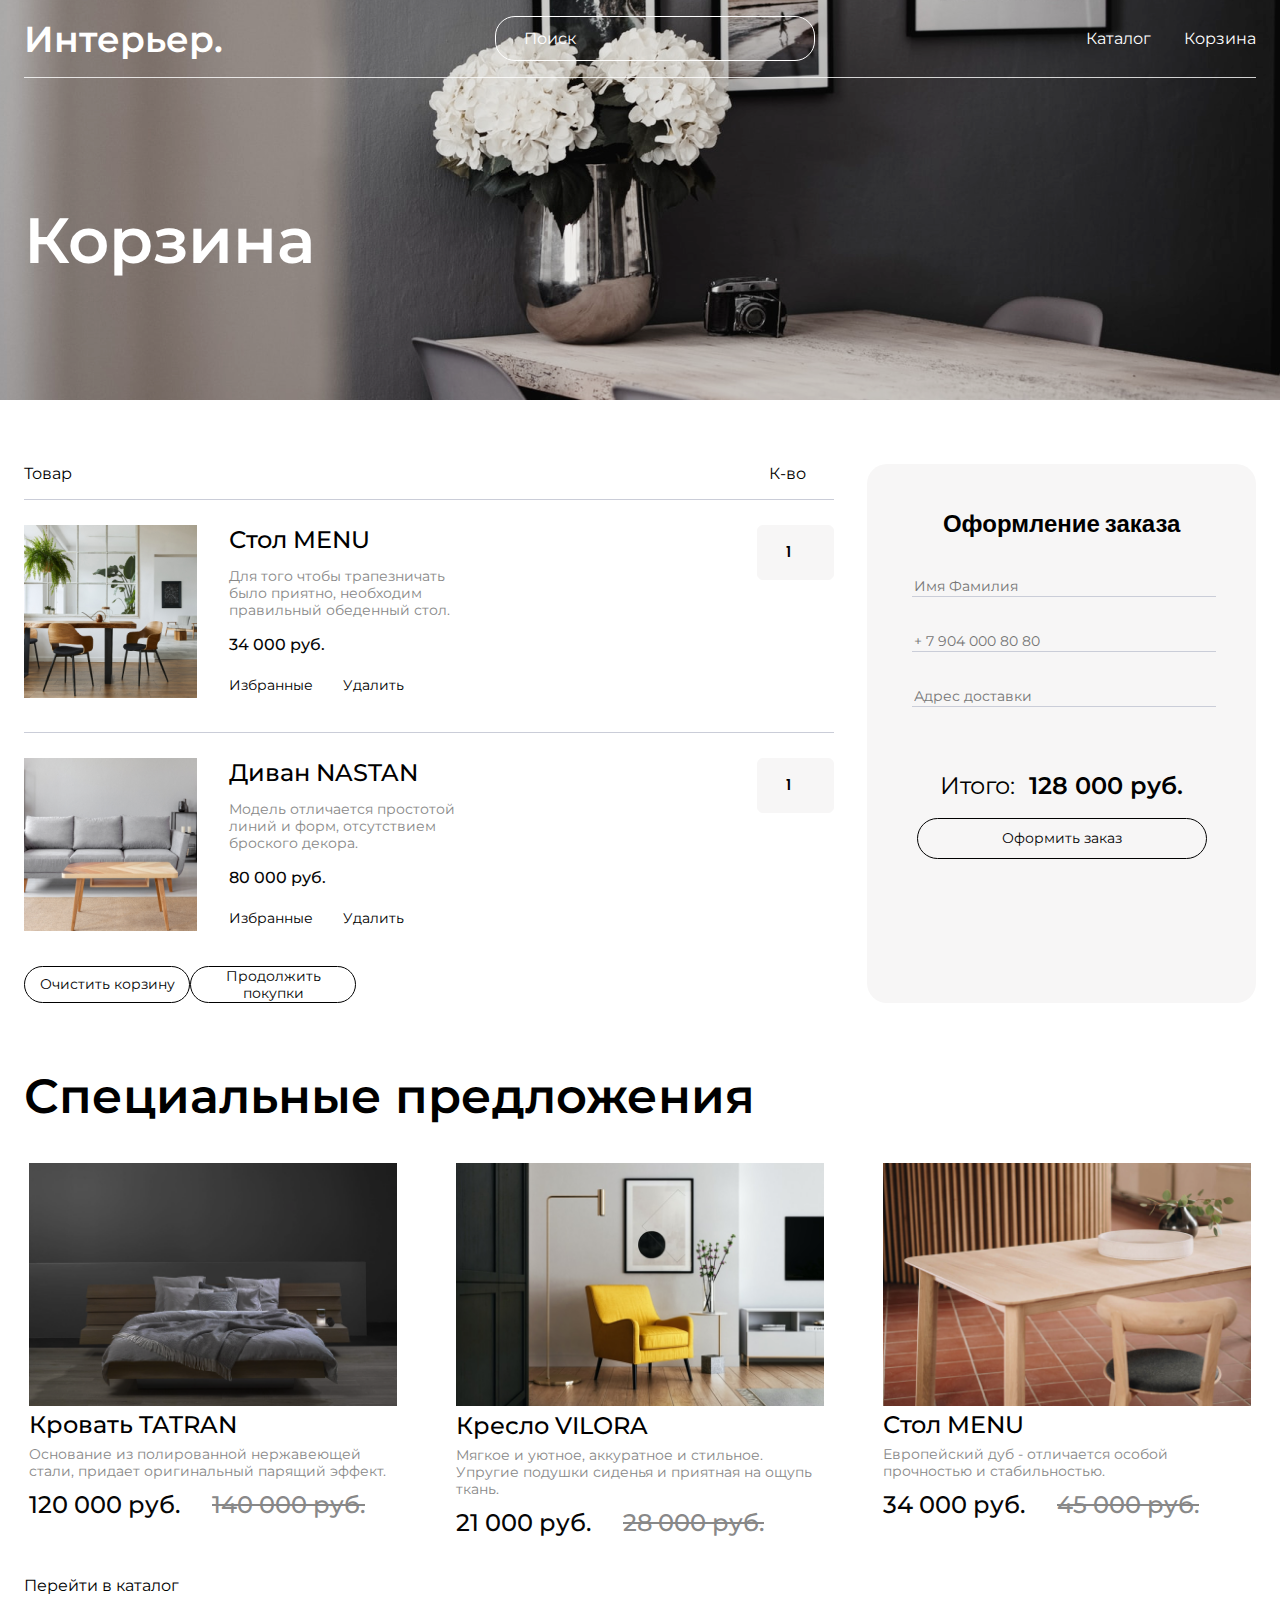
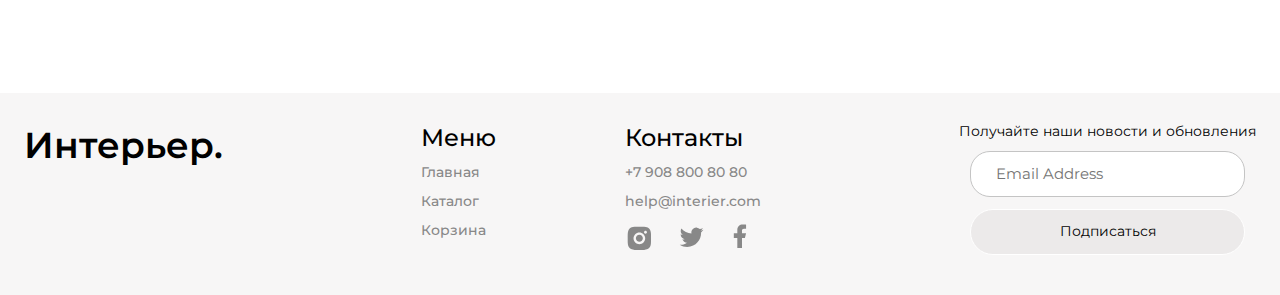
==== basket.html @ f6179c94 "first commit" ====
<!DOCTYPE html>
<html lang="ru">

<head>
    <meta charset="UTF-8">
    <meta http-equiv="X-UA-Compatible" content="IE=edge">
    <meta name="viewport" content="width=device-width, initial-scale=1.0">

    <link rel="preconnect" href="https://fonts.googleapis.com">
    <link rel="preconnect" href="https://fonts.gstatic.com" crossorigin>
    <link rel="preconnect" href="https://fonts.googleapis.com">
    <link rel="preconnect" href="https://fonts.gstatic.com" crossorigin>
    <link
        href="https://fonts.googleapis.com/css2?family=Montserrat:ital,wght@0,100;0,200;0,300;0,500;0,600;0,700;0,800;0,900;1,100;1,200;1,300;1,400;1,500;1,600;1,700;1,800;1,900&family=Poppins:ital,wght@0,100;0,200;0,300;0,400;0,500;0,600;0,700;0,800;0,900;1,100;1,200;1,300;1,400;1,500;1,600;1,700;1,800;1,900&display=swap"
        rel="stylesheet">
    <link href="https://fonts.googleapis.com/css2?family=Poppins:wght@600&display=swap" rel="stylesheet">

    <link rel="stylesheet" href="css/normilize.css">
    <link rel="stylesheet" href="./css/style.min.css">
    <title>Best Pashi site</title>
</head>

<body>
    <div class="wrapp wrapp_header center">
        <header class="header">
            <a href="./index.html" class="logo">Интерьер.</a>
            <input class="header__input" type="text" placeholder="Поиск">
            <nav class="header__menu">
                <a href="./catalog.html" class="header__link">Каталог</a>
                <a href="./catalog.html" class="header__link">Корзина</a>
            </nav>
            <nav class="header__menu-mobile">
                <a href="./catalog.html" class="header__menu-mobile-link"><svg width="20" height="19" viewBox="0 0 20 19"
                        fill="none" xmlns="http://www.w3.org/2000/svg">
                        <g clip-path="url(#clip0_310_614)">
                            <path
                                d="M5.7515 2.99141C4.59282 4.14838 3.91891 5.70363 3.86709 7.34023C3.81528 8.97682 4.38946 10.5716 5.47264 11.7995C6.55581 13.0275 8.06645 13.7962 9.69672 13.9491C11.2973 14.0991 12.8949 13.6444 14.1757 12.6766L17.5069 16.0085L17.5069 16.0085C17.5897 16.0914 17.6881 16.1571 17.7963 16.2019C17.9046 16.2468 18.0206 16.2698 18.1377 16.2698C18.2549 16.2698 18.3709 16.2468 18.4791 16.2019C18.5873 16.1571 18.6857 16.0914 18.7685 16.0085C18.8514 15.9257 18.9171 15.8274 18.9619 15.7191C19.0068 15.6109 19.0298 15.4949 19.0298 15.3777C19.0298 15.2606 19.0068 15.1446 18.9619 15.0363C18.9171 14.9281 18.8514 14.8298 18.7685 14.7469L18.7685 14.7469L15.4368 11.416C16.4021 10.135 16.8547 8.53846 16.7038 6.93943C16.5501 5.31054 15.7816 3.80139 14.5547 2.719C13.3277 1.63662 11.7345 1.06232 10.0992 1.11292C8.46381 1.16352 6.90917 1.83523 5.7515 2.99141ZM5.7515 2.99141L5.82216 3.06217L5.7515 2.99141ZM13.5895 4.25366C14.0271 4.68416 14.3751 5.19703 14.6135 5.76269C14.8518 6.32835 14.9758 6.93561 14.9783 7.54944C14.9808 8.16327 14.8618 8.77152 14.628 9.3391C14.3943 9.90669 14.0505 10.4224 13.6164 10.8564C13.1824 11.2905 12.6667 11.6343 12.0991 11.868C11.5315 12.1018 10.9233 12.2208 10.3094 12.2183C9.6956 12.2158 9.08834 12.0918 8.52268 11.8535C7.95702 11.6151 7.44415 11.2671 7.01365 10.8295C6.15334 9.95509 5.67341 8.77613 5.6784 7.54944C5.6834 6.32275 6.17291 5.14773 7.04032 4.28033C7.90772 3.41292 9.08274 2.92341 10.3094 2.91841C11.5361 2.91342 12.7151 3.39335 13.5895 4.25366Z"
                                fill="white" stroke="white" stroke-width="0.2" />
                        </g>
                        <defs>
                            <clipPath id="clip0_310_614">
                                <rect width="19" height="19" fill="white" transform="translate(0.800537)" />
                            </clipPath>
                        </defs>
                    </svg>
                </a>
                <a href="./catalog.html" class="header__menu-mobile-link"><svg width="20" height="21" viewBox="0 0 20 21"
                        fill="none" xmlns="http://www.w3.org/2000/svg">
                        <rect x="0.800537" y="0.900024" width="4.57143" height="4.57143" fill="white" />
                        <rect x="0.800537" y="8.21436" width="4.57143" height="4.57143" fill="white" />
                        <rect x="0.800537" y="15.5286" width="4.57143" height="4.57143" fill="white" />
                        <rect x="8.11401" y="8.21436" width="4.57143" height="4.57143" fill="white" />
                        <rect x="8.11401" y="15.5286" width="4.57143" height="4.57143" fill="white" />
                        <rect x="8.11401" y="0.900024" width="4.57143" height="4.57143" fill="white" />
                        <rect x="15.4285" y="8.21436" width="4.57143" height="4.57143" fill="white" />
                        <rect x="15.4285" y="15.5286" width="4.57143" height="4.57143" fill="white" />
                        <rect x="15.4285" y="0.900024" width="4.57143" height="4.57143" fill="white" />
                    </svg>
                </a>
                <a href="./basket.html" class="header__menu-mobile-link"><svg width="25" height="25" viewBox="0 0 25 25" fill="none"
                        xmlns="http://www.w3.org/2000/svg">
                        <path
                            d="M14.5834 20.8333C15.1359 20.8333 15.6658 20.6138 16.0566 20.2231C16.4473 19.8324 16.6667 19.3025 16.6667 18.75C16.6667 18.1974 16.4473 17.6675 16.0566 17.2768C15.6658 16.8861 15.1359 16.6666 14.5834 16.6666C14.0309 16.6666 13.501 16.8861 13.1103 17.2768C12.7196 17.6675 12.5001 18.1974 12.5001 18.75C12.5001 19.3025 12.7196 19.8324 13.1103 20.2231C13.501 20.6138 14.0309 20.8333 14.5834 20.8333ZM7.29174 20.8333C7.84428 20.8333 8.37418 20.6138 8.76488 20.2231C9.15558 19.8324 9.37508 19.3025 9.37508 18.75C9.37508 18.1974 9.15558 17.6675 8.76488 17.2768C8.37418 16.8861 7.84428 16.6666 7.29174 16.6666C6.73921 16.6666 6.20931 16.8861 5.81861 17.2768C5.4279 17.6675 5.20841 18.1974 5.20841 18.75C5.20841 19.3025 5.4279 19.8324 5.81861 20.2231C6.20931 20.6138 6.73921 20.8333 7.29174 20.8333ZM20.873 6.16975C21.133 6.16136 21.3796 6.05217 21.5606 5.86525C21.7416 5.67834 21.8428 5.42836 21.8428 5.16819C21.8428 4.90801 21.7416 4.65804 21.5606 4.47112C21.3796 4.28421 21.133 4.17501 20.873 4.16663H19.674C18.7345 4.16663 17.922 4.81871 17.7178 5.73538L16.4126 11.6125C16.2084 12.5291 15.3959 13.1812 14.4563 13.1812H6.63133L5.12924 7.17079H14.8636C15.1212 7.15904 15.3644 7.04844 15.5425 6.86199C15.7206 6.67555 15.82 6.42761 15.82 6.16975C15.82 5.91189 15.7206 5.66395 15.5425 5.47751C15.3644 5.29106 15.1212 5.18046 14.8636 5.16871H5.12924C4.82473 5.16862 4.5242 5.23796 4.25051 5.37145C3.97682 5.50495 3.73716 5.69909 3.54976 5.93911C3.36236 6.17913 3.23215 6.45872 3.16903 6.75662C3.10591 7.05452 3.11154 7.36289 3.1855 7.65829L4.68758 13.6666C4.79586 14.1002 5.046 14.485 5.39821 14.7601C5.75042 15.0351 6.18447 15.1844 6.63133 15.1843H14.4563C15.368 15.1845 16.2524 14.8736 16.9636 14.3032C17.6748 13.7327 18.1701 12.9368 18.3678 12.0468L19.674 6.16975H20.873Z"
                            fill="white" />
                    </svg>
                </a>
            </nav>
        </header>
        <section class="basket-promo">
            <h1 class="basket-promo__title">Корзина</h1>
        </section>
    </div>

    <article class="sales center ">
        <div class="wrapp wrapp_sales">
            <div class="sales__content">

                <div class="sales__nav">
                    <div class="sales__nav-item">Товар</div>
                    <div class="sales__nav-item">К-во</div>
                </div>

                <div class="sales__card">
                    <img src="./img/sales/card_img.png" alt="picture" class="sales__card-picture">
                    <div class="sales__wr-descr">
                        <div class="sales__info-product">
                            <a href="#" class="sales__card-name">Стол MENU</a>
                            <p class="sales__card-descr">Для того чтобы трапезничать было приятно, необходим правильный
                                обеденный стол.</p>
                            <p class="sales__card-price">34 000 руб.</p>
                            <div class="sales__flex-wr-links">
                                <a href="#" class="sales__card-link">Избранные</a>
                                <a href="#" class="sales__card-link">Удалить</a>
                            </div>
                        </div>
                        <input type="number" min="1" value="1" class="sales__card-input">
                    </div>

                </div>
                <div class="sales__card">
                    <img src="./img/sales/image_51.png" alt="picture" class="sales__card-picture">
                    <div class="sales__wr-descr">
                        <div class="sales__info-product">
                            <a href="#" class="sales__card-name">Диван NASTAN</a>
                            <p class="sales__card-descr">Модель отличается простотой линий и форм, отсутствием броского
                                декора.</p>
                            <p class="sales__card-price">80 000 руб.</p>
                            <div class="sales__flex-wr-links">
                                <a href="#" class="sales__card-link">Избранные</a>
                                <a href="#" class="sales__card-link">Удалить</a>
                            </div>
                        </div>
                        <input type="number" min="1" value="1" class="sales__card-input">
                    </div>

                </div>



                <div class="sales__wr-btn">
                    <button class="btn btn_catalog">Очистить корзину</button>
                    <button class="btn btn_catalog">Продолжить покупки</button>
                </div>
            </div>
            <form action="#" class="sales__form">
                <h2 class="sales__form-title">Оформление заказа</h2>
                <div class="sales__form-bar">
                    <input type="text" class="sales__text-input" placeholder="Имя Фамилия">
                    <input type="tel" class="sales__text-input" placeholder="+ 7 904 000 80 80">
                    <input type="text" class="sales__text-input" placeholder="Адрес доставки">
                </div>
                <p class="sales__sum-wrap">

                    <span class="sales__sum-count">Итого:</span>
                    <span class="sales__sum-count sales__sum-count_medium">128 000 руб.</span>

                </p>
                <button class="btn btn_bigger">Оформить заказ</button>
            </form>
        </div>
    </article>

    <section class="spec-content center">
        <h2 class="products-title">Специальные предложения</h2>


        <div class="wrapp wrapp_spec">
            <div class="product-card">
                <div class="product-card__wrap-img">
                    <img src="./img/catalog_ind/Rectangle_22.png" alt="picture" class="product-card__picture">
                    <img src="./img/cart_icons/heart.png" alt="picture" class="product-card__choice-one">
                    <img src="./img/cart_icons/cart.png" alt="picture" class="product-card__choice-two">
                </div>
                <a href="#" class="product-card__name">Кровать TATRAN</a>
                <p class="product-card__descr">Основание из полированной нержавеющей стали, придает оригинальный парящий
                    эффект.</p>
                <div class="product-card__flex-wrap">
                    <p class="product-card__price">120 000 руб.</p>
                    <p class="product-card__price product-card__price_line">140 000 руб.</p>
                </div>
            </div>
            <div class="product-card">
                <div class="product-card__wrap-img">
                    <img src="./img/catalog_ind/Rectangle_23.png" alt="picture" class="product-card__picture">
                    <img src="./img/cart_icons/heart.png" alt="picture" class="product-card__choice-one">
                    <img src="./img/cart_icons/cart.png" alt="picture" class="product-card__choice-two">
                </div>
                <a href="#" class="product-card__name">Кресло VILORA</a>
                <p class="product-card__descr">Мягкое и уютное, аккуратное и стильное. Упругие подушки сиденья и
                    приятная на ощупь ткань.</p>
                <div class="product-card__flex-wrap">
                    <p class="product-card__price">21 000 руб.</p>
                    <p class="product-card__price product-card__price_line">28 000 руб.</p>
                </div>
            </div>
            <div class="product-card">
                <div class="product-card__wrap-img">
                    <img src="./img/catalog_ind/Rectangle_24.png" alt="picture" class="product-card__picture">
                    <img src="./img/cart_icons/heart.png" alt="picture" class="product-card__choice-one">
                    <img src="./img/cart_icons/cart.png" alt="picture" class="product-card__choice-two">
                </div>
                <a href="#" class="product-card__name">Стол MENU</a>
                <p class="product-card__descr">Европейский дуб - отличается особой прочностью и стабильностью.</p>
                <div class="product-card__flex-wrap">
                    <p class="product-card__price">34 000 руб.</p>
                    <p class="product-card__price product-card__price_line">45 000 руб.</p>
                </div>
            </div>
        </div>
        <a href="./catalog.html" class="spec-content__link">Перейти в каталог</a>
    </section>

    <footer class="footer center">
        <div class="wrapp wrapp_footer">
            <div class="footer__wr-logo">
                <a href="./catalog.html" class="logo logo_black">Интерьер.</a>
            </div>
            <div class="footer__wrapdiv">
                <nav class="footer__men">
                    <h3 class="footer__menu-title">Меню</h3>
                    <a href="./index.html" class="footer__menu-link">Главная</a>
                    <a href="./catalog.html" class="footer__menu-link">Каталог</a>
                    <a href="./basket.html" class="footer__menu-link">Корзина</a>
                </nav>
                <div class="footer__cont">
                    <h3 class="footer__cont-title">Контакты</h3>
                    <a href="#" class="footer__cont-link">+7 908 800 80 80</a>
                    <a href="#" class="footer__cont-link">help@interier.com</a>
                    <div class="footer__cont-ico">
                        <link rel="stylesheet" href="#" class="footer__cont-ico-img footer__cont-ico-img-inst">
                        <link rel="stylesheet" href="#" class="footer__cont-ico-img footer__cont-ico-img-twit">
                        <link rel="stylesheet" href="#" class="footer__cont-ico-img footer__cont-ico-img-face">
                    </div>
                </div>
            </div>
            <form action="#" class="footer__forms">
                <p class="footer__forms-news">Получайте наши новости и обновления</p>
                <input type="email" class="footer__forms-mail" placeholder="Email Address">
                <button class="btn btn_gray">Подписаться</button>
            </form>
        </div>
    </footer>
</body>

</html>
---- css/normilize.css ----
/*! normalize.css v8.0.1 | MIT License | github.com/necolas/normalize.css */

/* Document
   ========================================================================== */

/**
 * 1. Correct the line height in all browsers.
 * 2. Prevent adjustments of font size after orientation changes in iOS.
 */

h1, h2, h3, h4, p {
    margin: 0;
}

html {
    line-height: 1.15;
    /* 1 */
    -webkit-text-size-adjust: 100%;
    /* 2 */
}

/* Sections
   ========================================================================== */

/**
 * Remove the margin in all browsers.
 */

body {
    margin: 0;
}

/**
 * Render the `main` element consistently in IE.
 */

main {
    display: block;
}

/**
 * Correct the font size and margin on `h1` elements within `section` and
 * `article` contexts in Chrome, Firefox, and Safari.
 */

/* h1 {
    font-size: 2em;
    margin: 0.67em 0;
} */

/* Grouping content
   ========================================================================== */

/**
 * 1. Add the correct box sizing in Firefox.
 * 2. Show the overflow in Edge and IE.
 */

hr {
    box-sizing: content-box;
    /* 1 */
    height: 0;
    /* 1 */
    overflow: visible;
    /* 2 */
}

/**
 * 1. Correct the inheritance and scaling of font size in all browsers.
 * 2. Correct the odd `em` font sizing in all browsers.
 */

pre {
    font-family: monospace, monospace;
    /* 1 */
    font-size: 1em;
    /* 2 */
}

/* Text-level semantics
   ========================================================================== */

/**
 * Remove the gray background on active links in IE 10.
 */

a {
    background-color: transparent;
    color: black;
    text-decoration: none;
}

/**
 * 1. Remove the bottom border in Chrome 57-
 * 2. Add the correct text decoration in Chrome, Edge, IE, Opera, and Safari.
 */

abbr[title] {
    border-bottom: none;
    /* 1 */
    text-decoration: underline;
    /* 2 */
    text-decoration: underline dotted;
    /* 2 */
}

/**
 * Add the correct font weight in Chrome, Edge, and Safari.
 */

b,
strong {
    font-weight: bolder;
}

/**
 * 1. Correct the inheritance and scaling of font size in all browsers.
 * 2. Correct the odd `em` font sizing in all browsers.
 */

code,
kbd,
samp {
    font-family: monospace, monospace;
    /* 1 */
    font-size: 1em;
    /* 2 */
}

/**
 * Add the correct font size in all browsers.
 */

small {
    font-size: 80%;
}

/**
 * Prevent `sub` and `sup` elements from affecting the line height in
 * all browsers.
 */

sub,
sup {
    font-size: 75%;
    line-height: 0;
    position: relative;
    vertical-align: baseline;
}

sub {
    bottom: -0.25em;
}

sup {
    top: -0.5em;
}

/* Embedded content
   ========================================================================== */

/**
 * Remove the border on images inside links in IE 10.
 */

img {
    border-style: none;
}

/* Forms
   ========================================================================== */

/**
 * 1. Change the font styles in all browsers.
 * 2. Remove the margin in Firefox and Safari.
 */

button,
input,
optgroup,
select,
textarea {
    font-family: inherit;
    /* 1 */
    font-size: 100%;
    /* 1 */
    line-height: 1.15;
    /* 1 */
    margin: 0;
    /* 2 */
}

/**
 * Show the overflow in IE.
 * 1. Show the overflow in Edge.
 */

button,
input {
    /* 1 */
    overflow: visible;
}

/**
 * Remove the inheritance of text transform in Edge, Firefox, and IE.
 * 1. Remove the inheritance of text transform in Firefox.
 */

button,
select {
    /* 1 */
    text-transform: none;
}

/**
 * Correct the inability to style clickable types in iOS and Safari.
 */

button,
[type="button"],
[type="reset"],
[type="submit"] {
    -webkit-appearance: button;
}

/**
 * Remove the inner border and padding in Firefox.
 */

button::-moz-focus-inner,
[type="button"]::-moz-focus-inner,
[type="reset"]::-moz-focus-inner,
[type="submit"]::-moz-focus-inner {
    border-style: none;
    padding: 0;
}

/**
 * Restore the focus styles unset by the previous rule.
 */

button:-moz-focusring,
[type="button"]:-moz-focusring,
[type="reset"]:-moz-focusring,
[type="submit"]:-moz-focusring {
    outline: 1px dotted ButtonText;
}

/**
 * Correct the padding in Firefox.
 */

fieldset {
    padding: 0.35em 0.75em 0.625em;
}

/**
 * 1. Correct the text wrapping in Edge and IE.
 * 2. Correct the color inheritance from `fieldset` elements in IE.
 * 3. Remove the padding so developers are not caught out when they zero out
 *    `fieldset` elements in all browsers.
 */

legend {
    box-sizing: border-box;
    /* 1 */
    color: inherit;
    /* 2 */
    display: table;
    /* 1 */
    max-width: 100%;
    /* 1 */
    padding: 0;
    /* 3 */
    white-space: normal;
    /* 1 */
}

/**
 * Add the correct vertical alignment in Chrome, Firefox, and Opera.
 */

progress {
    vertical-align: baseline;
}

/**
 * Remove the default vertical scrollbar in IE 10+.
 */

textarea {
    overflow: auto;
}

/**
 * 1. Add the correct box sizing in IE 10.
 * 2. Remove the padding in IE 10.
 */

[type="checkbox"],
[type="radio"] {
    box-sizing: border-box;
    /* 1 */
    padding: 0;
    /* 2 */
}

/**
 * Correct the cursor style of increment and decrement buttons in Chrome.
 */

[type="number"]::-webkit-inner-spin-button,
[type="number"]::-webkit-outer-spin-button {
    height: auto;
}

/**
 * 1. Correct the odd appearance in Chrome and Safari.
 * 2. Correct the outline style in Safari.
 */

[type="search"] {
    -webkit-appearance: textfield;
    /* 1 */
    outline-offset: -2px;
    /* 2 */
}

/**
 * Remove the inner padding in Chrome and Safari on macOS.
 */

[type="search"]::-webkit-search-decoration {
    -webkit-appearance: none;
}

/**
 * 1. Correct the inability to style clickable types in iOS and Safari.
 * 2. Change font properties to `inherit` in Safari.
 */

::-webkit-file-upload-button {
    -webkit-appearance: button;
    /* 1 */
    font: inherit;
    /* 2 */
}

/* Interactive
   ========================================================================== */

/*
 * Add the correct display in Edge, IE 10+, and Firefox.
 */

details {
    display: block;
}

/*
 * Add the correct display in all browsers.
 */

summary {
    display: list-item;
}

/* Misc
   ========================================================================== */

/**
 * Add the correct display in IE 10+.
 */

template {
    display: none;
}

/**
 * Add the correct display in IE 10.
 */

[hidden] {
    display: none;
}

input:focus, textarea:focus, select:focus {
    outline: none !important;
}
---- css/style.min.css ----
.center{padding-left:calc(50% - 600px);padding-right:calc(50% - 600px)}.btn{width:200px;height:37px;border:1px solid #000;border-radius:50px;background-color:#fff;font-family:"Montserrat";font-style:normal;font-weight:400;font-size:14px;line-height:17px;color:#020202;cursor:pointer;-webkit-transition:.3s;transition:.3s}.btn:hover{background-color:#000;cursor:pointer;color:#fff;-webkit-transition:.3s;transition:.3s}.btn_bigger{width:290px;height:41px;background-color:rgba(0,0,0,0)}.btn_gray{background:rgba(222,215,215,.41);border:1px solid #fff;width:275px;height:46px}.btn_catalog{width:166px}.logo{font-family:"Montserrat";font-style:normal;font-weight:600;font-size:36px;line-height:44px;color:#fff;text-decoration:none}.logo_black{color:#000}.wrapp_header{background-image:url(../img/bg/basket_bg.png);min-height:400px;background-size:cover;background-repeat:no-repeat;margin-top:0px;background-position:center}.wrapp_sales{display:grid;grid-template-columns:repeat(12, 1fr);-webkit-column-gap:33px;-moz-column-gap:33px;column-gap:33px}.wrapp_spec{display:-webkit-box;display:-ms-flexbox;display:flex;-webkit-box-pack:justify;-ms-flex-pack:justify;justify-content:space-between;margin-top:32px;-ms-flex-wrap:wrap;flex-wrap:wrap}.wrapp_footer{display:-webkit-box;display:-ms-flexbox;display:flex;-webkit-box-pack:justify;-ms-flex-pack:justify;justify-content:space-between}.header{display:-webkit-box;display:-ms-flexbox;display:flex;-webkit-box-pack:justify;-ms-flex-pack:justify;justify-content:space-between;min-height:77px;-webkit-box-align:center;-ms-flex-align:center;align-items:center;border-bottom:.5px solid rgba(255,255,255,.8)}.header__input{border:1px solid #fff;border-radius:20px;width:288px;height:41px;background:rgba(0,0,0,0);padding-left:28px;outline:none;font-family:"Montserrat";color:#fff;-webkit-transition:.5s;transition:.5s}.header__input::-webkit-input-placeholder{color:#fff}.header__input::-moz-placeholder{color:#fff}.header__input:-ms-input-placeholder{color:#fff}.header__input::-ms-input-placeholder{color:#fff}.header__input::placeholder{color:#fff}.header__input:focus{background-color:rgba(255,255,255,.8);border-color:#272727;color:#000;-webkit-transition:.5s;transition:.5s}.header__input:focus::-webkit-input-placeholder{color:#000}.header__input:focus::-moz-placeholder{color:#000}.header__input:focus:-ms-input-placeholder{color:#000}.header__input:focus::-ms-input-placeholder{color:#000}.header__input:focus::placeholder{color:#000}.header__menu{width:170px;display:-webkit-box;display:-ms-flexbox;display:flex;-webkit-box-pack:justify;-ms-flex-pack:justify;justify-content:space-between}.header__link{font-family:"Montserrat";font-style:normal;font-weight:400;font-size:16px;line-height:20px;text-decoration:none;color:#fff}.header__link:hover{text-decoration:underline}.header__menu-mobile{display:none}.product-card{width:378px;-webkit-box-sizing:border-box;box-sizing:border-box;-webkit-transition:.3s;transition:.3s;padding:5px}.product-card:hover{-webkit-box-shadow:0px 0px 10px 1px gray;box-shadow:0px 0px 10px 1px gray;-webkit-transform:scale(1.005);transform:scale(1.005)}.product-card__choice-one{display:none}.product-card__choice-two{display:none}.product-card__wrap-img{position:relative;cursor:-webkit-zoom-in;cursor:zoom-in}.product-card__wrap-img:hover .product-card__choice-one{display:block;position:absolute;right:4%;top:4%;cursor:pointer}.product-card__wrap-img:hover .product-card__choice-two{display:block;position:absolute;right:12.15%;top:3.3%;cursor:pointer}.product-card__picture{width:100%}.product-card__name{font-family:"Montserrat";font-style:normal;font-weight:500;font-size:24px;line-height:29px;color:#000;margin-top:10px}.product-card__descr{font-family:"Montserrat";font-style:normal;font-weight:400;font-size:14px;line-height:17px;color:#888;margin-top:7px}.product-card__flex-wrap{display:-webkit-box;display:-ms-flexbox;display:flex;gap:32px;margin-top:10px;margin-bottom:0px}.product-card__price{font-family:"Montserrat";font-style:normal;font-weight:500;font-size:24px;line-height:29px;color:#050505}.product-card__price_line{text-decoration-line:line-through;color:#888}.footer{margin-top:95px;background-color:#f7f6f6;padding-top:30px;padding-bottom:40px}.footer_home{margin-top:63px}.footer__men{display:-webkit-box;display:-ms-flexbox;display:flex;-webkit-box-orient:vertical;-webkit-box-direction:normal;-ms-flex-direction:column;flex-direction:column;gap:12px}.footer__cont{display:-webkit-box;display:-ms-flexbox;display:flex;-webkit-box-orient:vertical;-webkit-box-direction:normal;-ms-flex-direction:column;flex-direction:column;gap:12px}.footer__forms{display:-webkit-box;display:-ms-flexbox;display:flex;-webkit-box-orient:vertical;-webkit-box-direction:normal;-ms-flex-direction:column;flex-direction:column;-webkit-box-align:center;-ms-flex-align:center;align-items:center;gap:12px}.footer__menu-title{font-family:"Montserrat";font-style:normal;font-weight:500;font-size:24px;line-height:29px;color:#000}.footer__menu-link{display:block;font-family:"Montserrat";font-style:normal;font-weight:500;font-size:14px;line-height:17px;color:#888}.footer__cont-title{font-family:"Montserrat";font-style:normal;font-weight:500;font-size:24px;line-height:29px;color:#000}.footer__cont-link{display:block;font-family:"Montserrat";font-style:normal;font-weight:500;font-size:14px;line-height:17px;color:#888}.footer__cont-ico{display:-webkit-box;display:-ms-flexbox;display:flex;-webkit-box-pack:justify;-ms-flex-pack:justify;justify-content:space-between;-webkit-box-align:center;-ms-flex-align:center;align-items:center;width:100%}.footer__cont-ico-img{display:block;width:28px;min-height:28px;cursor:pointer}.footer__cont-ico-img-inst{background-image:url(../img/social_links/inst.svg);background-repeat:no-repeat}.footer__cont-ico-img-twit{background-image:url(../img/social_links/twitter.svg);background-repeat:no-repeat;margin-top:5px}.footer__wrapdiv{display:-webkit-box;display:-ms-flexbox;display:flex;-webkit-box-pack:justify;-ms-flex-pack:justify;justify-content:space-between;min-width:340px}.footer__cont-ico-img-face{background-image:url(../img/social_links/facebook.svg);background-repeat:no-repeat}.footer__forms-news{font-family:"Montserrat";font-style:normal;font-weight:400;font-size:14px;line-height:16px;color:#000}.footer__forms-mail{background:#fff;border:1px solid #c4c4c4;-webkit-box-sizing:border-box;box-sizing:border-box;border-radius:20px;font-style:normal;font-weight:normal;font-size:15px;line-height:18px;color:#000;height:46px;width:275px;padding-left:25px;font-family:"Montserrat"}.sales{padding-top:64px}.sales__content{grid-column:span 8}.sales__nav{display:-webkit-box;display:-ms-flexbox;display:flex;-webkit-box-pack:justify;-ms-flex-pack:justify;justify-content:space-between;-webkit-box-align:center;-ms-flex-align:center;align-items:center;grid-column:span 4;padding-bottom:15px;padding-right:28px}.sales__nav-item{font-family:"Montserrat";font-style:normal;font-weight:400;font-size:16px;line-height:20px;color:#000}.sales__card{display:-webkit-box;display:-ms-flexbox;display:flex;padding:25px 0 32px 0;-webkit-column-gap:32px;-moz-column-gap:32px;column-gap:32px;border-top:1px solid #cacdd8}.sales__wr-btn{display:-webkit-box;display:-ms-flexbox;display:flex;-ms-flex-line-pack:center;align-content:center}.sales__card-picture{grid-column:span 2;width:173px;height:173px}.sales__wr-descr{display:-webkit-box;display:-ms-flexbox;display:flex;-webkit-box-pack:justify;-ms-flex-pack:justify;justify-content:space-between;width:100%}.sales__info-product{display:-webkit-box;display:-ms-flexbox;display:flex;-webkit-box-orient:vertical;-webkit-box-direction:normal;-ms-flex-direction:column;flex-direction:column;width:235px}.sales__card-name{margin-bottom:14px;font-family:"Montserrat";font-style:normal;font-weight:500;font-size:24px;line-height:29px;color:#000}.sales__card-descr{margin-bottom:16px;font-family:"Montserrat";font-style:normal;font-weight:400;font-size:14px;line-height:17px;color:#888}.sales__card-price{font-family:"Montserrat";font-style:normal;font-weight:500;font-size:16px;line-height:20px;color:#050505;margin-bottom:16px}.sales__flex-wr-links{display:-webkit-box;display:-ms-flexbox;display:flex;-webkit-column-gap:30px;-moz-column-gap:30px;column-gap:30px}.sales__card-link{font-family:"Montserrat";font-style:normal;font-weight:400;font-size:14px;line-height:210%;color:#000}.sales__card-link:hover{text-decoration:underline}.sales__card-input{width:71px;height:51px;background-color:#f7f6f6;border:1px solid #f7f6f6;border-radius:6px;text-align:center;font-family:"Poppins";font-style:normal;font-weight:600;font-size:14px;line-height:210%;display:-webkit-box;display:-ms-flexbox;display:flex;-webkit-box-align:center;-ms-flex-align:center;align-items:center;text-align:center;color:#000}.sales__form{grid-column:span 4;display:-webkit-box;display:-ms-flexbox;display:flex;-webkit-box-orient:vertical;-webkit-box-direction:normal;-ms-flex-direction:column;flex-direction:column;-webkit-box-align:center;-ms-flex-align:center;align-items:center;background:#f7f6f6;border-radius:20px}.sales__form-bar{margin-top:35px;width:300px;text-align:center}.sales__form-title{margin-top:42px;font-family:"Poppins",sans-serif;font-style:normal;font-weight:700;font-size:24px;line-height:36px;color:#000}.sales__text-input{border:0;border-bottom:1px solid #cacdd8;background-color:rgba(0,0,0,0);font-family:"Montserrat";font-style:normal;font-weight:400;font-size:14px;line-height:17px;color:#000;width:100%}.sales__text-input:not(:first-child){margin-top:35px}.sales__text-input::-webkit-input-placeholder{background:rgba(0,0,0,0)}.sales__text-input::-moz-placeholder{background:rgba(0,0,0,0)}.sales__text-input:-ms-input-placeholder{background:rgba(0,0,0,0)}.sales__text-input::-ms-input-placeholder{background:rgba(0,0,0,0)}.sales__text-input::placeholder{background:rgba(0,0,0,0)}.sales__sum-wrap{margin:64px 0 18px 0}.sales__sum-count{font-family:"Montserrat";font-weight:400px;font-size:24px;line-height:29px;color:#000}.sales__sum-count_medium{font-weight:600;padding-left:10px}.spec-content__title{font-family:"Montserrat";font-style:normal;font-weight:600;font-size:48px;line-height:59px;color:#000;margin-top:64px}.spec-content__link{display:block;margin-top:32px;font-family:"Montserrat";font-style:normal;font-weight:400;font-size:16px;line-height:24px;text-decoration-line:none;color:#000;text-decoration:none}.basket-promo__title{font-family:"Montserrat";font-style:normal;font-weight:600;font-size:64px;line-height:70px;color:#fff;margin-top:127px;display:block}.top{background-image:url(../img/bg/header_bg.png);min-height:735px;background-size:cover;background-repeat:no-repeat;margin-top:0px;background-position:center}.special__wrap-product{display:-webkit-box;display:-ms-flexbox;display:flex;-ms-flex-wrap:wrap;flex-wrap:wrap;gap:32px}.catalog__wrap-product{display:-webkit-box;display:-ms-flexbox;display:flex;-ms-flex-wrap:wrap;flex-wrap:wrap;-webkit-column-gap:32px;-moz-column-gap:32px;column-gap:32px;row-gap:32px}.home__title{font-family:"Montserrat";font-style:normal;font-weight:600;font-size:64px;line-height:70px;color:#fff;margin-bottom:16px;margin-top:64px}.home__descr{font-family:"Montserrat";font-style:normal;font-weight:400;font-size:24px;line-height:32px;color:#fff;margin-bottom:16px}.content-link{font-family:"Montserrat";font-style:normal;font-weight:400;font-size:16px;line-height:24px;text-decoration:none;color:#fff;text-decoration:none}.content-link_black{color:#000}.furniture__grid-wrap{display:grid;grid-template-columns:repeat(12, 1fr);gap:32px}.furniture__item{display:grid;height:415px;grid-column:span 4;-webkit-transition:1s;transition:1s}.furniture__item:hover{-webkit-transform:scale(1.03);transform:scale(1.03);-webkit-transition:all .8s ease-out;transition:all .8s ease-out;-webkit-box-shadow:#000 1px 0 10px;box-shadow:#000 1px 0 10px}.furniture__item--6-colums{grid-column:span 6}.furniture__item--background-1{background-image:url(../img/furninure/Rectangle\ 17.png);background-position:center}.furniture__item--background-2{background-image:url(../img/furninure/Rectangle\ 18.png);background-position:center}.furniture__item--background-3{background-image:url(../img/furninure/Rectangle\ 19.png);background-position:center}.furniture__item--background-4{background-image:url(../img/furninure/Rectangle\ 20.png);background-position:center}.furniture__item--background-5{background-image:url(../img/furninure/Rectangle\ 21.png);background-position:center}.furniture__card-name{font-family:"Montserrat";font-weight:600;font-size:34px;line-height:41px;text-transform:uppercase;color:#fff;text-decoration:none;display:grid;-webkit-box-pack:center;-ms-flex-pack:center;justify-content:center;-webkit-box-align:center;-ms-flex-align:center;align-items:center}.header{margin-bottom:127px}.top--catalog{background-image:url(../img/bg/Rectangle\ 29\ \(1\).png);min-height:400px}.catalog-promo__title{font-family:"Montserrat";font-weight:600;font-size:64px;line-height:70px;color:#fff;margin-top:127px}.catalog-items__grid-wrap{display:-webkit-box;display:-ms-flexbox;display:flex;-ms-flex-wrap:wrap;flex-wrap:wrap;-webkit-column-gap:32px;-moz-column-gap:32px;column-gap:32px;row-gap:48px}.catalog-items__link{padding-top:32px}.catalog-items__link-to{font-family:"Montserrat";font-style:normal;font-weight:400;font-size:16px;line-height:24px;text-decoration:none;color:#000;text-decoration:underline}.catalog-items__menu-bar{padding-top:64px;padding-bottom:41px;display:-webkit-box;display:-ms-flexbox;display:flex;-webkit-box-pack:justify;-ms-flex-pack:justify;justify-content:space-between;-webkit-box-align:center;-ms-flex-align:center;align-items:center}.catalog-items__menu{display:-webkit-box;display:-ms-flexbox;display:flex;min-width:240px}.catalog-items__menu-link{display:block;margin-right:25px;position:relative;font-family:"Montserrat";font-style:normal;font-weight:400;font-size:16px;line-height:20px;text-decoration:none;color:#000}.catalog-items__menu-link::before{content:"";bottom:0;left:0;position:absolute;width:0%;height:2px;background-color:#888;-webkit-transition:all .5s ease-out;transition:all .5s ease-out}.catalog-items__menu-link:not(:last-child)::after{content:"/";position:absolute;display:block;font-weight:400;font-size:16px;right:-16px;top:2px;pointer-events:none}.catalog-items__menu-link:hover:before{width:100%}.standart-select{border:1px solid #c4c4c4;border-radius:20px;padding:11px 20px 10px 14px;outline:none;cursor:pointer;font-family:"Montserrat";font-style:normal;font-weight:400;font-size:16px;line-height:20px;color:#000;width:100%;height:41px}.select-wrapp{position:relative;width:288px}.select-wrapp::after{content:"";position:absolute;top:50%;left:87%;-webkit-transform:translateY(-50%);transform:translateY(-50%);display:block;width:20px;height:11px;background-image:url(../img/Polygon\ 1.svg);pointer-events:none;background-repeat:no-repeat;background-size:contain}select{-moz-appearance:none;-webkit-appearance:none;appearance:none}.catalog__link{margin-top:30px}.products-title{font-weight:600;font-size:48px;line-height:59px;color:#000;margin-bottom:8px;font-family:"Montserrat";margin-bottom:20px;margin:64px 0 32px 0}@media(max-width: 1280px){.center{padding-left:24px;padding-right:24px}}@media(min-width: 1024px)and (max-width: 1245px){.center{padding-left:calc(50% - 500px);padding-right:calc(50% - 500px)}.special__wrap-product{-webkit-column-gap:50px;-moz-column-gap:50px;column-gap:50px;-webkit-box-pack:center;-ms-flex-pack:center;justify-content:center}.products-title{text-align:center}.catalog__wrap-product{-webkit-column-gap:50px;-moz-column-gap:50px;column-gap:50px;-webkit-box-pack:center;-ms-flex-pack:center;justify-content:center;row-gap:32px}.furniture__item{height:300px}.product-card{width:400px}}@media(max-width: 1024px){.center{padding-left:calc(50% - 393px);padding-right:calc(50% - 393px)}.furniture__item{height:268px}.special__wrap-product{-webkit-column-gap:29px;-moz-column-gap:29px;column-gap:29px;-webkit-box-pack:left;-ms-flex-pack:left;justify-content:left}.catalog__wrap-product{-webkit-column-gap:29px;-moz-column-gap:29px;column-gap:29px;row-gap:29px}.footer__wr-logo{display:none}.footer__forms-news{font-size:12px}.footer__forms{width:268px}}@media(min-width: 768px)and (max-width: 833px){.center{padding-left:calc(50% - 360px);padding-right:calc(50% - 360px)}.product-card{width:345px}.catalog__wrap-product{-webkit-column-gap:29px;-moz-column-gap:29px;column-gap:29px}}@media(min-width: 1024px)and (max-width: 1245px){.catalog-items__grid-wrap{-webkit-column-gap:50px;-moz-column-gap:50px;column-gap:50px;-webkit-box-pack:center;-ms-flex-pack:center;justify-content:center;row-gap:29px}}@media(max-width: 1024px){.catalog-items__grid-wrap{-webkit-column-gap:29px;-moz-column-gap:29px;column-gap:29px;row-gap:29px}}@media(max-width: 1024px){.wrapp_sales{grid-template-columns:repeat(auto-fit, minmax(250px, 1fr));row-gap:64px}.wrapp_spec{gap:29px}.sales__form{width:376px;min-height:556px}.spec-content__title{font-size:47px}}@media(min-width: 1024px)and (max-width: 1245px){.wrapp_spec{-webkit-column-gap:50px;-moz-column-gap:50px;column-gap:50px;-webkit-box-pack:center;-ms-flex-pack:center;justify-content:center;row-gap:50px}.spec-content__title{text-align:center}.spec-content__link{display:block;text-align:center}}@media(min-width: 768px)and (max-width: 833px){.wrapp_spec{gap:29px}}@media(max-width: 767px){.center{padding-left:calc(50% - 172.5px);padding-right:calc(50% - 172.5px)}.header{margin-bottom:29px;padding-top:32px;min-height:57px;border-bottom:none}.header__input{display:none}.header__menu{display:none}.header__menu-mobile{display:-webkit-box;display:-ms-flexbox;display:flex;gap:32px;-ms-flex-line-pack:center;align-content:center}.header__menu-mobile-link{display:-webkit-box;display:-ms-flexbox;display:flex;-ms-flex-line-pack:center;align-content:center}.logo{font-size:18px;line-height:22px}.home__title{font-family:"Montserrat";font-style:normal;font-weight:600;font-size:48px;line-height:59px;text-align:center;margin-top:0;color:#fff}.home__descr{font-family:"Montserrat";font-style:normal;font-weight:400;font-size:16px;line-height:32px;text-align:center;color:#fff}.home__link{display:block;text-align:center}.content-link_right{text-align:left}.furniture__grid-wrap{grid-template-columns:repeat(auto-fit, minmax(250px, 343px))}.furniture__item{height:374px}.furniture__item--6-colums{grid-column:span 4;height:243px}.furniture__card-name{font-size:28px;line-height:34px}.products-title{font-size:24px;line-height:29px;margin-top:32px;margin-bottom:32px}.footer{margin-top:32px}.footer__wrapdiv{display:-webkit-box;display:-ms-flexbox;display:flex;-webkit-box-pack:justify;-ms-flex-pack:justify;justify-content:space-between;min-width:100%}.footer__forms{margin-top:32px}.product-card__name{font-size:18px;line-height:22px}.product-card__descr{font-size:14px;line-height:17px}.product-card__price{font-size:18px;line-height:22px}.wrapp_footer{-ms-flex-wrap:wrap;flex-wrap:wrap;-webkit-box-pack:center;-ms-flex-pack:center;justify-content:center}.catalog-promo__title{text-align:center;font-size:48px;line-height:59px}.catalog-items__menu-bar{-ms-flex-wrap:wrap;flex-wrap:wrap;gap:16px}.sales__card-picture{display:none}.sales__wr-descr{-webkit-box-pack:justify;-ms-flex-pack:justify;justify-content:space-between}.sales__content{grid-column:span 4}.sales__wr-btn{-webkit-box-pack:center;-ms-flex-pack:center;justify-content:center}.sales__form{width:342px}.spec-content__title{font-size:24px;line-height:29px;margin-top:42px}.basket-promo__title{font-size:48px;line-height:59px;text-align:center}}
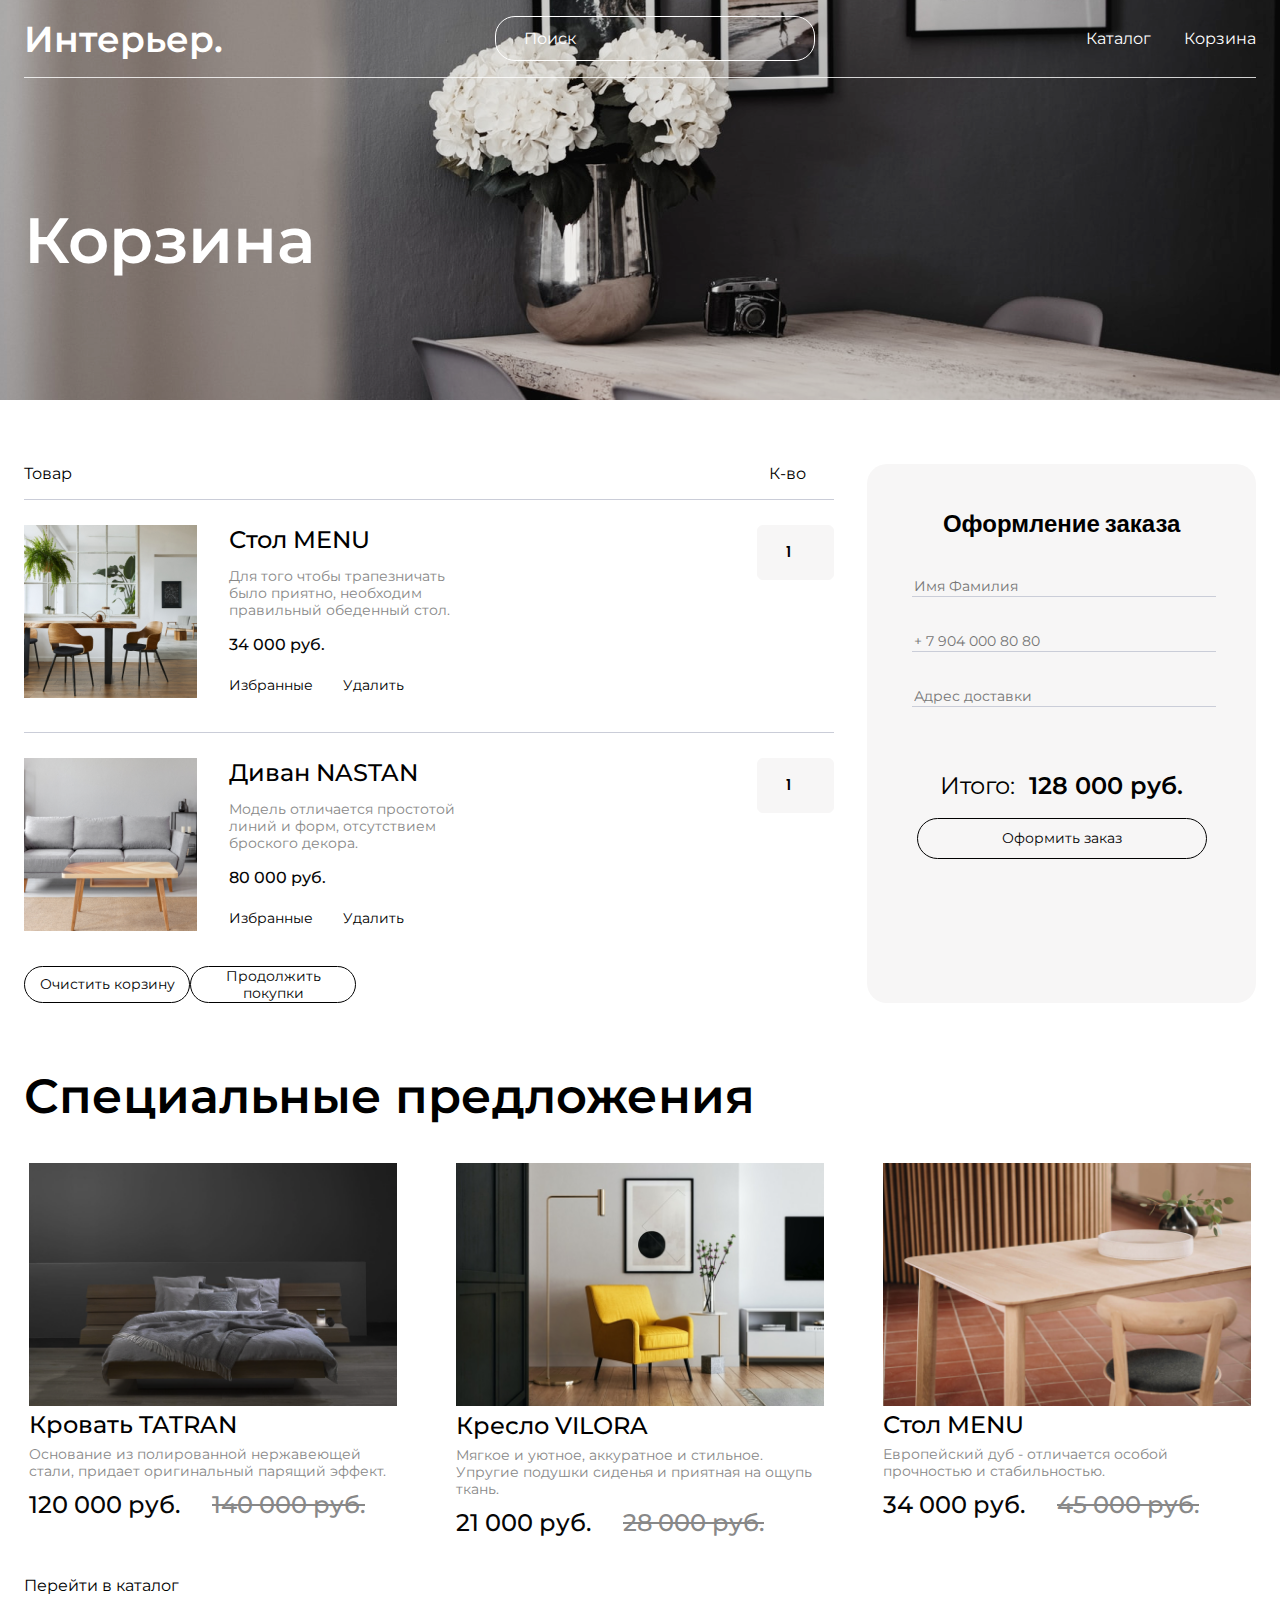
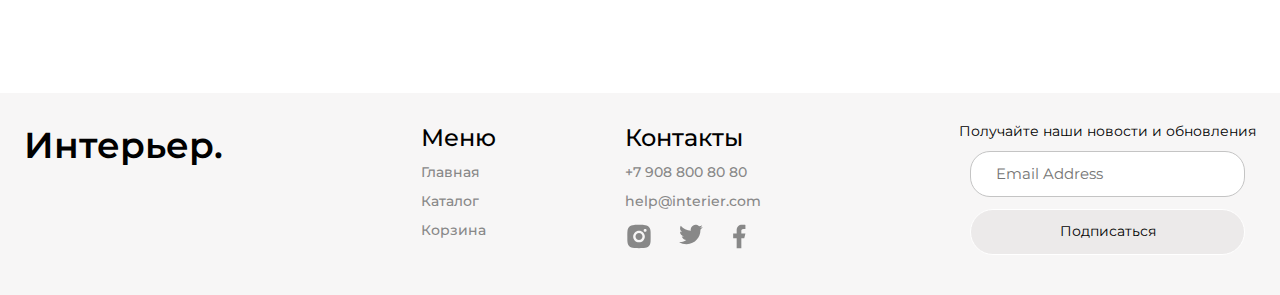
==== commit 31dce5f0: "added hover effects on links in header and footer:) Thanks Stas:)" ====
--- a/basket.html
+++ b/basket.html
@@ -30,38 +30,37 @@
                 <a href="./catalog.html" class="header__link">Корзина</a>
             </nav>
             <nav class="header__menu-mobile">
-                <a href="./catalog.html" class="header__menu-mobile-link"><svg width="20" height="19" viewBox="0 0 20 19"
-                        fill="none" xmlns="http://www.w3.org/2000/svg">
+                <a href="./catalog.html" class="header__menu-mobile-link"><svg class="header__menu-mobile-link-svg" width="20"
+                        height="19" viewBox="0 0 20 19" xmlns="http://www.w3.org/2000/svg">
                         <g clip-path="url(#clip0_310_614)">
                             <path
                                 d="M5.7515 2.99141C4.59282 4.14838 3.91891 5.70363 3.86709 7.34023C3.81528 8.97682 4.38946 10.5716 5.47264 11.7995C6.55581 13.0275 8.06645 13.7962 9.69672 13.9491C11.2973 14.0991 12.8949 13.6444 14.1757 12.6766L17.5069 16.0085L17.5069 16.0085C17.5897 16.0914 17.6881 16.1571 17.7963 16.2019C17.9046 16.2468 18.0206 16.2698 18.1377 16.2698C18.2549 16.2698 18.3709 16.2468 18.4791 16.2019C18.5873 16.1571 18.6857 16.0914 18.7685 16.0085C18.8514 15.9257 18.9171 15.8274 18.9619 15.7191C19.0068 15.6109 19.0298 15.4949 19.0298 15.3777C19.0298 15.2606 19.0068 15.1446 18.9619 15.0363C18.9171 14.9281 18.8514 14.8298 18.7685 14.7469L18.7685 14.7469L15.4368 11.416C16.4021 10.135 16.8547 8.53846 16.7038 6.93943C16.5501 5.31054 15.7816 3.80139 14.5547 2.719C13.3277 1.63662 11.7345 1.06232 10.0992 1.11292C8.46381 1.16352 6.90917 1.83523 5.7515 2.99141ZM5.7515 2.99141L5.82216 3.06217L5.7515 2.99141ZM13.5895 4.25366C14.0271 4.68416 14.3751 5.19703 14.6135 5.76269C14.8518 6.32835 14.9758 6.93561 14.9783 7.54944C14.9808 8.16327 14.8618 8.77152 14.628 9.3391C14.3943 9.90669 14.0505 10.4224 13.6164 10.8564C13.1824 11.2905 12.6667 11.6343 12.0991 11.868C11.5315 12.1018 10.9233 12.2208 10.3094 12.2183C9.6956 12.2158 9.08834 12.0918 8.52268 11.8535C7.95702 11.6151 7.44415 11.2671 7.01365 10.8295C6.15334 9.95509 5.67341 8.77613 5.6784 7.54944C5.6834 6.32275 6.17291 5.14773 7.04032 4.28033C7.90772 3.41292 9.08274 2.92341 10.3094 2.91841C11.5361 2.91342 12.7151 3.39335 13.5895 4.25366Z"
-                                fill="white" stroke="white" stroke-width="0.2" />
+                                stroke="white" stroke-width="0.1" />
                         </g>
                         <defs>
                             <clipPath id="clip0_310_614">
-                                <rect width="19" height="19" fill="white" transform="translate(0.800537)" />
+                                <rect width="19" height="19" transform="translate(0.800537)" />
                             </clipPath>
                         </defs>
                     </svg>
                 </a>
-                <a href="./catalog.html" class="header__menu-mobile-link"><svg width="20" height="21" viewBox="0 0 20 21"
-                        fill="none" xmlns="http://www.w3.org/2000/svg">
-                        <rect x="0.800537" y="0.900024" width="4.57143" height="4.57143" fill="white" />
-                        <rect x="0.800537" y="8.21436" width="4.57143" height="4.57143" fill="white" />
-                        <rect x="0.800537" y="15.5286" width="4.57143" height="4.57143" fill="white" />
-                        <rect x="8.11401" y="8.21436" width="4.57143" height="4.57143" fill="white" />
-                        <rect x="8.11401" y="15.5286" width="4.57143" height="4.57143" fill="white" />
-                        <rect x="8.11401" y="0.900024" width="4.57143" height="4.57143" fill="white" />
-                        <rect x="15.4285" y="8.21436" width="4.57143" height="4.57143" fill="white" />
-                        <rect x="15.4285" y="15.5286" width="4.57143" height="4.57143" fill="white" />
-                        <rect x="15.4285" y="0.900024" width="4.57143" height="4.57143" fill="white" />
+                <a href="./catalog.html" class="header__menu-mobile-link"><svg class="header__menu-mobile-link-svg" width="20"
+                        height="21" viewBox="0 0 20 21" xmlns="http://www.w3.org/2000/svg">
+                        <rect x="0.800537" y="0.900024" width="4.57143" height="4.57143" />
+                        <rect x="0.800537" y="8.21436" width="4.57143" height="4.57143" />
+                        <rect x="0.800537" y="15.5286" width="4.57143" height="4.57143" />
+                        <rect x="8.11401" y="8.21436" width="4.57143" height="4.57143" />
+                        <rect x="8.11401" y="15.5286" width="4.57143" height="4.57143" />
+                        <rect x="8.11401" y="0.900024" width="4.57143" height="4.57143" />
+                        <rect x="15.4285" y="8.21436" width="4.57143" height="4.57143" />
+                        <rect x="15.4285" y="15.5286" width="4.57143" height="4.57143" />
+                        <rect x="15.4285" y="0.900024" width="4.57143" height="4.57143" />
                     </svg>
                 </a>
-                <a href="./basket.html" class="header__menu-mobile-link"><svg width="25" height="25" viewBox="0 0 25 25" fill="none"
-                        xmlns="http://www.w3.org/2000/svg">
+                <a href="./basket.html" class="header__menu-mobile-link"><svg class="header__menu-mobile-link-svg" width="25"
+                        height="25" viewBox="0 0 25 25" xmlns="http://www.w3.org/2000/svg">
                         <path
-                            d="M14.5834 20.8333C15.1359 20.8333 15.6658 20.6138 16.0566 20.2231C16.4473 19.8324 16.6667 19.3025 16.6667 18.75C16.6667 18.1974 16.4473 17.6675 16.0566 17.2768C15.6658 16.8861 15.1359 16.6666 14.5834 16.6666C14.0309 16.6666 13.501 16.8861 13.1103 17.2768C12.7196 17.6675 12.5001 18.1974 12.5001 18.75C12.5001 19.3025 12.7196 19.8324 13.1103 20.2231C13.501 20.6138 14.0309 20.8333 14.5834 20.8333ZM7.29174 20.8333C7.84428 20.8333 8.37418 20.6138 8.76488 20.2231C9.15558 19.8324 9.37508 19.3025 9.37508 18.75C9.37508 18.1974 9.15558 17.6675 8.76488 17.2768C8.37418 16.8861 7.84428 16.6666 7.29174 16.6666C6.73921 16.6666 6.20931 16.8861 5.81861 17.2768C5.4279 17.6675 5.20841 18.1974 5.20841 18.75C5.20841 19.3025 5.4279 19.8324 5.81861 20.2231C6.20931 20.6138 6.73921 20.8333 7.29174 20.8333ZM20.873 6.16975C21.133 6.16136 21.3796 6.05217 21.5606 5.86525C21.7416 5.67834 21.8428 5.42836 21.8428 5.16819C21.8428 4.90801 21.7416 4.65804 21.5606 4.47112C21.3796 4.28421 21.133 4.17501 20.873 4.16663H19.674C18.7345 4.16663 17.922 4.81871 17.7178 5.73538L16.4126 11.6125C16.2084 12.5291 15.3959 13.1812 14.4563 13.1812H6.63133L5.12924 7.17079H14.8636C15.1212 7.15904 15.3644 7.04844 15.5425 6.86199C15.7206 6.67555 15.82 6.42761 15.82 6.16975C15.82 5.91189 15.7206 5.66395 15.5425 5.47751C15.3644 5.29106 15.1212 5.18046 14.8636 5.16871H5.12924C4.82473 5.16862 4.5242 5.23796 4.25051 5.37145C3.97682 5.50495 3.73716 5.69909 3.54976 5.93911C3.36236 6.17913 3.23215 6.45872 3.16903 6.75662C3.10591 7.05452 3.11154 7.36289 3.1855 7.65829L4.68758 13.6666C4.79586 14.1002 5.046 14.485 5.39821 14.7601C5.75042 15.0351 6.18447 15.1844 6.63133 15.1843H14.4563C15.368 15.1845 16.2524 14.8736 16.9636 14.3032C17.6748 13.7327 18.1701 12.9368 18.3678 12.0468L19.674 6.16975H20.873Z"
-                            fill="white" />
+                            d="M14.5834 20.8333C15.1359 20.8333 15.6658 20.6138 16.0566 20.2231C16.4473 19.8324 16.6667 19.3025 16.6667 18.75C16.6667 18.1974 16.4473 17.6675 16.0566 17.2768C15.6658 16.8861 15.1359 16.6666 14.5834 16.6666C14.0309 16.6666 13.501 16.8861 13.1103 17.2768C12.7196 17.6675 12.5001 18.1974 12.5001 18.75C12.5001 19.3025 12.7196 19.8324 13.1103 20.2231C13.501 20.6138 14.0309 20.8333 14.5834 20.8333ZM7.29174 20.8333C7.84428 20.8333 8.37418 20.6138 8.76488 20.2231C9.15558 19.8324 9.37508 19.3025 9.37508 18.75C9.37508 18.1974 9.15558 17.6675 8.76488 17.2768C8.37418 16.8861 7.84428 16.6666 7.29174 16.6666C6.73921 16.6666 6.20931 16.8861 5.81861 17.2768C5.4279 17.6675 5.20841 18.1974 5.20841 18.75C5.20841 19.3025 5.4279 19.8324 5.81861 20.2231C6.20931 20.6138 6.73921 20.8333 7.29174 20.8333ZM20.873 6.16975C21.133 6.16136 21.3796 6.05217 21.5606 5.86525C21.7416 5.67834 21.8428 5.42836 21.8428 5.16819C21.8428 4.90801 21.7416 4.65804 21.5606 4.47112C21.3796 4.28421 21.133 4.17501 20.873 4.16663H19.674C18.7345 4.16663 17.922 4.81871 17.7178 5.73538L16.4126 11.6125C16.2084 12.5291 15.3959 13.1812 14.4563 13.1812H6.63133L5.12924 7.17079H14.8636C15.1212 7.15904 15.3644 7.04844 15.5425 6.86199C15.7206 6.67555 15.82 6.42761 15.82 6.16975C15.82 5.91189 15.7206 5.66395 15.5425 5.47751C15.3644 5.29106 15.1212 5.18046 14.8636 5.16871H5.12924C4.82473 5.16862 4.5242 5.23796 4.25051 5.37145C3.97682 5.50495 3.73716 5.69909 3.54976 5.93911C3.36236 6.17913 3.23215 6.45872 3.16903 6.75662C3.10591 7.05452 3.11154 7.36289 3.1855 7.65829L4.68758 13.6666C4.79586 14.1002 5.046 14.485 5.39821 14.7601C5.75042 15.0351 6.18447 15.1844 6.63133 15.1843H14.4563C15.368 15.1845 16.2524 14.8736 16.9636 14.3032C17.6748 13.7327 18.1701 12.9368 18.3678 12.0468L19.674 6.16975H20.873Z" />
                     </svg>
                 </a>
             </nav>
@@ -207,9 +206,31 @@
                     <a href="#" class="footer__cont-link">+7 908 800 80 80</a>
                     <a href="#" class="footer__cont-link">help@interier.com</a>
                     <div class="footer__cont-ico">
-                        <link rel="stylesheet" href="#" class="footer__cont-ico-img footer__cont-ico-img-inst">
-                        <link rel="stylesheet" href="#" class="footer__cont-ico-img footer__cont-ico-img-twit">
-                        <link rel="stylesheet" href="#" class="footer__cont-ico-img footer__cont-ico-img-face">
+                        <a rel="stylesheet" href="#" class="footer__cont-ico-img"><svg class="footer__cont-ico-img-inst" width="28" height="29"
+                                viewBox="0 0 28 29" xmlns="http://www.w3.org/2000/svg">
+                                <g clip-path="url(#clip0_5139_60)">
+                                    <path
+                                        d="M14 2.83398C17.1698 2.83398 17.5653 2.84565 18.809 2.90398C20.0515 2.96232 20.8973 3.15715 21.6417 3.44648C22.4117 3.74282 23.0603 4.14415 23.709 4.79165C24.3022 5.37486 24.7613 6.08034 25.0542 6.85898C25.3423 7.60215 25.5383 8.44915 25.5967 9.69165C25.6515 10.9353 25.6667 11.3308 25.6667 14.5007C25.6667 17.6705 25.655 18.066 25.5967 19.3097C25.5383 20.5522 25.3423 21.398 25.0542 22.1423C24.7621 22.9214 24.303 23.627 23.709 24.2097C23.1256 24.8027 22.4202 25.2617 21.6417 25.5548C20.8985 25.843 20.0515 26.039 18.809 26.0973C17.5653 26.1522 17.1698 26.1673 14 26.1673C10.8302 26.1673 10.4347 26.1557 9.191 26.0973C7.9485 26.039 7.10267 25.843 6.35834 25.5548C5.57938 25.2625 4.87378 24.8034 4.291 24.2097C3.69764 23.6265 3.23859 22.921 2.94584 22.1423C2.6565 21.3992 2.46167 20.5522 2.40334 19.3097C2.3485 18.066 2.33334 17.6705 2.33334 14.5007C2.33334 11.3308 2.345 10.9353 2.40334 9.69165C2.46167 8.44798 2.6565 7.60332 2.94584 6.85898C3.23778 6.07986 3.69694 5.37419 4.291 4.79165C4.87395 4.19809 5.5795 3.739 6.35834 3.44648C7.10267 3.15715 7.94734 2.96232 9.191 2.90398C10.4347 2.84915 10.8302 2.83398 14 2.83398ZM14 8.66732C12.4529 8.66732 10.9692 9.2819 9.87521 10.3759C8.78125 11.4698 8.16667 12.9536 8.16667 14.5007C8.16667 16.0477 8.78125 17.5315 9.87521 18.6254C10.9692 19.7194 12.4529 20.334 14 20.334C15.5471 20.334 17.0308 19.7194 18.1248 18.6254C19.2188 17.5315 19.8333 16.0477 19.8333 14.5007C19.8333 12.9536 19.2188 11.4698 18.1248 10.3759C17.0308 9.2819 15.5471 8.66732 14 8.66732ZM21.5833 8.37565C21.5833 7.98888 21.4297 7.61794 21.1562 7.34445C20.8827 7.07096 20.5118 6.91732 20.125 6.91732C19.7382 6.91732 19.3673 7.07096 19.0938 7.34445C18.8203 7.61794 18.6667 7.98888 18.6667 8.37565C18.6667 8.76243 18.8203 9.13336 19.0938 9.40685C19.3673 9.68034 19.7382 9.83398 20.125 9.83398C20.5118 9.83398 20.8827 9.68034 21.1562 9.40685C21.4297 9.13336 21.5833 8.76243 21.5833 8.37565ZM14 11.0007C14.9283 11.0007 15.8185 11.3694 16.4749 12.0258C17.1313 12.6822 17.5 13.5724 17.5 14.5007C17.5 15.4289 17.1313 16.3191 16.4749 16.9755C15.8185 17.6319 14.9283 18.0007 14 18.0007C13.0717 18.0007 12.1815 17.6319 11.5251 16.9755C10.8688 16.3191 10.5 15.4289 10.5 14.5007C10.5 13.5724 10.8688 12.6822 11.5251 12.0258C12.1815 11.3694 13.0717 11.0007 14 11.0007Z" />
+                                </g>
+                                <defs>
+                                    <clipPath id="clip0_5139_60">
+                                        <rect width="28" height="28" transform="translate(0 0.50061)" />
+                                    </clipPath>
+                                </defs>
+                            </svg>
+                        </a>
+                        <a rel="stylesheet" href="#" class="footer__cont-ico-img"><svg class="footer__cont-ico-img-inst" width="24" height="21"
+                                viewBox="0 0 24 21" xmlns="http://www.w3.org/2000/svg">
+                                <path
+                                    d="M23.8557 3.09919C22.965 3.49317 22.0205 3.75191 21.0533 3.86686C22.0727 3.2572 22.8357 2.29771 23.2 1.16719C22.2433 1.73652 21.1945 2.13552 20.1013 2.35136C19.3671 1.5657 18.3938 1.04465 17.3328 0.869207C16.2718 0.693765 15.1826 0.873764 14.2345 1.38122C13.2864 1.88868 12.5325 2.69516 12.09 3.67528C11.6475 4.65541 11.5412 5.75427 11.7877 6.80103C9.84763 6.70379 7.94973 6.19964 6.21718 5.3213C4.48462 4.44296 2.95616 3.21008 1.73101 1.70269C1.29735 2.44755 1.06946 3.29429 1.07067 4.15619C1.07067 5.84786 1.93167 7.34236 3.24067 8.21736C2.46602 8.19297 1.70841 7.98377 1.03101 7.60719V7.66786C1.03124 8.79451 1.42111 9.88641 2.1345 10.7584C2.84789 11.6304 3.8409 12.2289 4.94517 12.4524C4.22606 12.6472 3.47203 12.676 2.74017 12.5364C3.05152 13.5061 3.65835 14.3543 4.4757 14.962C5.29305 15.5697 6.27999 15.9066 7.29834 15.9255C6.28624 16.7204 5.12738 17.308 3.88804 17.6547C2.64869 18.0014 1.35316 18.1005 0.0755081 17.9462C2.30582 19.3805 4.90212 20.142 7.55384 20.1395C16.529 20.1395 21.4372 12.7044 21.4372 6.25619C21.4372 6.04619 21.4313 5.83386 21.422 5.62619C22.3773 4.93572 23.2019 4.08038 23.8568 3.10036L23.8557 3.09919Z" />
+                            </svg>
+                        </a>
+                        <a rel="stylesheet" href="#" class="footer__cont-ico-img"><svg class="footer__cont-ico-img-inst" width="13" height="25"
+                                viewBox="0 0 13 25" xmlns="http://www.w3.org/2000/svg">
+                                <path
+                                    d="M8.33332 14.2218H11.25L12.4167 9.55518H8.33332V7.22184C8.33332 6.02018 8.33332 4.88851 10.6667 4.88851H12.4167V0.968509C12.0363 0.918343 10.6002 0.805176 9.08349 0.805176C5.91599 0.805176 3.66666 2.73834 3.66666 6.28851V9.55518H0.166656V14.2218H3.66666V24.1385H8.33332V14.2218Z" />
+                            </svg>
+                        </a>
                     </div>
                 </div>
             </div>
--- a/css/style.min.css
+++ b/css/style.min.css
@@ -1 +1 @@
-.center{padding-left:calc(50% - 600px);padding-right:calc(50% - 600px)}.btn{width:200px;height:37px;border:1px solid #000;border-radius:50px;background-color:#fff;font-family:"Montserrat";font-style:normal;font-weight:400;font-size:14px;line-height:17px;color:#020202;cursor:pointer;-webkit-transition:.3s;transition:.3s}.btn:hover{background-color:#000;cursor:pointer;color:#fff;-webkit-transition:.3s;transition:.3s}.btn_bigger{width:290px;height:41px;background-color:rgba(0,0,0,0)}.btn_gray{background:rgba(222,215,215,.41);border:1px solid #fff;width:275px;height:46px}.btn_catalog{width:166px}.logo{font-family:"Montserrat";font-style:normal;font-weight:600;font-size:36px;line-height:44px;color:#fff;text-decoration:none}.logo_black{color:#000}.wrapp_header{background-image:url(../img/bg/basket_bg.png);min-height:400px;background-size:cover;background-repeat:no-repeat;margin-top:0px;background-position:center}.wrapp_sales{display:grid;grid-template-columns:repeat(12, 1fr);-webkit-column-gap:33px;-moz-column-gap:33px;column-gap:33px}.wrapp_spec{display:-webkit-box;display:-ms-flexbox;display:flex;-webkit-box-pack:justify;-ms-flex-pack:justify;justify-content:space-between;margin-top:32px;-ms-flex-wrap:wrap;flex-wrap:wrap}.wrapp_footer{display:-webkit-box;display:-ms-flexbox;display:flex;-webkit-box-pack:justify;-ms-flex-pack:justify;justify-content:space-between}.header{display:-webkit-box;display:-ms-flexbox;display:flex;-webkit-box-pack:justify;-ms-flex-pack:justify;justify-content:space-between;min-height:77px;-webkit-box-align:center;-ms-flex-align:center;align-items:center;border-bottom:.5px solid rgba(255,255,255,.8)}.header__input{border:1px solid #fff;border-radius:20px;width:288px;height:41px;background:rgba(0,0,0,0);padding-left:28px;outline:none;font-family:"Montserrat";color:#fff;-webkit-transition:.5s;transition:.5s}.header__input::-webkit-input-placeholder{color:#fff}.header__input::-moz-placeholder{color:#fff}.header__input:-ms-input-placeholder{color:#fff}.header__input::-ms-input-placeholder{color:#fff}.header__input::placeholder{color:#fff}.header__input:focus{background-color:rgba(255,255,255,.8);border-color:#272727;color:#000;-webkit-transition:.5s;transition:.5s}.header__input:focus::-webkit-input-placeholder{color:#000}.header__input:focus::-moz-placeholder{color:#000}.header__input:focus:-ms-input-placeholder{color:#000}.header__input:focus::-ms-input-placeholder{color:#000}.header__input:focus::placeholder{color:#000}.header__menu{width:170px;display:-webkit-box;display:-ms-flexbox;display:flex;-webkit-box-pack:justify;-ms-flex-pack:justify;justify-content:space-between}.header__link{font-family:"Montserrat";font-style:normal;font-weight:400;font-size:16px;line-height:20px;text-decoration:none;color:#fff}.header__link:hover{text-decoration:underline}.header__menu-mobile{display:none}.product-card{width:378px;-webkit-box-sizing:border-box;box-sizing:border-box;-webkit-transition:.3s;transition:.3s;padding:5px}.product-card:hover{-webkit-box-shadow:0px 0px 10px 1px gray;box-shadow:0px 0px 10px 1px gray;-webkit-transform:scale(1.005);transform:scale(1.005)}.product-card__choice-one{display:none}.product-card__choice-two{display:none}.product-card__wrap-img{position:relative;cursor:-webkit-zoom-in;cursor:zoom-in}.product-card__wrap-img:hover .product-card__choice-one{display:block;position:absolute;right:4%;top:4%;cursor:pointer}.product-card__wrap-img:hover .product-card__choice-two{display:block;position:absolute;right:12.15%;top:3.3%;cursor:pointer}.product-card__picture{width:100%}.product-card__name{font-family:"Montserrat";font-style:normal;font-weight:500;font-size:24px;line-height:29px;color:#000;margin-top:10px}.product-card__descr{font-family:"Montserrat";font-style:normal;font-weight:400;font-size:14px;line-height:17px;color:#888;margin-top:7px}.product-card__flex-wrap{display:-webkit-box;display:-ms-flexbox;display:flex;gap:32px;margin-top:10px;margin-bottom:0px}.product-card__price{font-family:"Montserrat";font-style:normal;font-weight:500;font-size:24px;line-height:29px;color:#050505}.product-card__price_line{text-decoration-line:line-through;color:#888}.footer{margin-top:95px;background-color:#f7f6f6;padding-top:30px;padding-bottom:40px}.footer_home{margin-top:63px}.footer__men{display:-webkit-box;display:-ms-flexbox;display:flex;-webkit-box-orient:vertical;-webkit-box-direction:normal;-ms-flex-direction:column;flex-direction:column;gap:12px}.footer__cont{display:-webkit-box;display:-ms-flexbox;display:flex;-webkit-box-orient:vertical;-webkit-box-direction:normal;-ms-flex-direction:column;flex-direction:column;gap:12px}.footer__forms{display:-webkit-box;display:-ms-flexbox;display:flex;-webkit-box-orient:vertical;-webkit-box-direction:normal;-ms-flex-direction:column;flex-direction:column;-webkit-box-align:center;-ms-flex-align:center;align-items:center;gap:12px}.footer__menu-title{font-family:"Montserrat";font-style:normal;font-weight:500;font-size:24px;line-height:29px;color:#000}.footer__menu-link{display:block;font-family:"Montserrat";font-style:normal;font-weight:500;font-size:14px;line-height:17px;color:#888}.footer__cont-title{font-family:"Montserrat";font-style:normal;font-weight:500;font-size:24px;line-height:29px;color:#000}.footer__cont-link{display:block;font-family:"Montserrat";font-style:normal;font-weight:500;font-size:14px;line-height:17px;color:#888}.footer__cont-ico{display:-webkit-box;display:-ms-flexbox;display:flex;-webkit-box-pack:justify;-ms-flex-pack:justify;justify-content:space-between;-webkit-box-align:center;-ms-flex-align:center;align-items:center;width:100%}.footer__cont-ico-img{display:block;width:28px;min-height:28px;cursor:pointer}.footer__cont-ico-img-inst{background-image:url(../img/social_links/inst.svg);background-repeat:no-repeat}.footer__cont-ico-img-twit{background-image:url(../img/social_links/twitter.svg);background-repeat:no-repeat;margin-top:5px}.footer__wrapdiv{display:-webkit-box;display:-ms-flexbox;display:flex;-webkit-box-pack:justify;-ms-flex-pack:justify;justify-content:space-between;min-width:340px}.footer__cont-ico-img-face{background-image:url(../img/social_links/facebook.svg);background-repeat:no-repeat}.footer__forms-news{font-family:"Montserrat";font-style:normal;font-weight:400;font-size:14px;line-height:16px;color:#000}.footer__forms-mail{background:#fff;border:1px solid #c4c4c4;-webkit-box-sizing:border-box;box-sizing:border-box;border-radius:20px;font-style:normal;font-weight:normal;font-size:15px;line-height:18px;color:#000;height:46px;width:275px;padding-left:25px;font-family:"Montserrat"}.sales{padding-top:64px}.sales__content{grid-column:span 8}.sales__nav{display:-webkit-box;display:-ms-flexbox;display:flex;-webkit-box-pack:justify;-ms-flex-pack:justify;justify-content:space-between;-webkit-box-align:center;-ms-flex-align:center;align-items:center;grid-column:span 4;padding-bottom:15px;padding-right:28px}.sales__nav-item{font-family:"Montserrat";font-style:normal;font-weight:400;font-size:16px;line-height:20px;color:#000}.sales__card{display:-webkit-box;display:-ms-flexbox;display:flex;padding:25px 0 32px 0;-webkit-column-gap:32px;-moz-column-gap:32px;column-gap:32px;border-top:1px solid #cacdd8}.sales__wr-btn{display:-webkit-box;display:-ms-flexbox;display:flex;-ms-flex-line-pack:center;align-content:center}.sales__card-picture{grid-column:span 2;width:173px;height:173px}.sales__wr-descr{display:-webkit-box;display:-ms-flexbox;display:flex;-webkit-box-pack:justify;-ms-flex-pack:justify;justify-content:space-between;width:100%}.sales__info-product{display:-webkit-box;display:-ms-flexbox;display:flex;-webkit-box-orient:vertical;-webkit-box-direction:normal;-ms-flex-direction:column;flex-direction:column;width:235px}.sales__card-name{margin-bottom:14px;font-family:"Montserrat";font-style:normal;font-weight:500;font-size:24px;line-height:29px;color:#000}.sales__card-descr{margin-bottom:16px;font-family:"Montserrat";font-style:normal;font-weight:400;font-size:14px;line-height:17px;color:#888}.sales__card-price{font-family:"Montserrat";font-style:normal;font-weight:500;font-size:16px;line-height:20px;color:#050505;margin-bottom:16px}.sales__flex-wr-links{display:-webkit-box;display:-ms-flexbox;display:flex;-webkit-column-gap:30px;-moz-column-gap:30px;column-gap:30px}.sales__card-link{font-family:"Montserrat";font-style:normal;font-weight:400;font-size:14px;line-height:210%;color:#000}.sales__card-link:hover{text-decoration:underline}.sales__card-input{width:71px;height:51px;background-color:#f7f6f6;border:1px solid #f7f6f6;border-radius:6px;text-align:center;font-family:"Poppins";font-style:normal;font-weight:600;font-size:14px;line-height:210%;display:-webkit-box;display:-ms-flexbox;display:flex;-webkit-box-align:center;-ms-flex-align:center;align-items:center;text-align:center;color:#000}.sales__form{grid-column:span 4;display:-webkit-box;display:-ms-flexbox;display:flex;-webkit-box-orient:vertical;-webkit-box-direction:normal;-ms-flex-direction:column;flex-direction:column;-webkit-box-align:center;-ms-flex-align:center;align-items:center;background:#f7f6f6;border-radius:20px}.sales__form-bar{margin-top:35px;width:300px;text-align:center}.sales__form-title{margin-top:42px;font-family:"Poppins",sans-serif;font-style:normal;font-weight:700;font-size:24px;line-height:36px;color:#000}.sales__text-input{border:0;border-bottom:1px solid #cacdd8;background-color:rgba(0,0,0,0);font-family:"Montserrat";font-style:normal;font-weight:400;font-size:14px;line-height:17px;color:#000;width:100%}.sales__text-input:not(:first-child){margin-top:35px}.sales__text-input::-webkit-input-placeholder{background:rgba(0,0,0,0)}.sales__text-input::-moz-placeholder{background:rgba(0,0,0,0)}.sales__text-input:-ms-input-placeholder{background:rgba(0,0,0,0)}.sales__text-input::-ms-input-placeholder{background:rgba(0,0,0,0)}.sales__text-input::placeholder{background:rgba(0,0,0,0)}.sales__sum-wrap{margin:64px 0 18px 0}.sales__sum-count{font-family:"Montserrat";font-weight:400px;font-size:24px;line-height:29px;color:#000}.sales__sum-count_medium{font-weight:600;padding-left:10px}.spec-content__title{font-family:"Montserrat";font-style:normal;font-weight:600;font-size:48px;line-height:59px;color:#000;margin-top:64px}.spec-content__link{display:block;margin-top:32px;font-family:"Montserrat";font-style:normal;font-weight:400;font-size:16px;line-height:24px;text-decoration-line:none;color:#000;text-decoration:none}.basket-promo__title{font-family:"Montserrat";font-style:normal;font-weight:600;font-size:64px;line-height:70px;color:#fff;margin-top:127px;display:block}.top{background-image:url(../img/bg/header_bg.png);min-height:735px;background-size:cover;background-repeat:no-repeat;margin-top:0px;background-position:center}.special__wrap-product{display:-webkit-box;display:-ms-flexbox;display:flex;-ms-flex-wrap:wrap;flex-wrap:wrap;gap:32px}.catalog__wrap-product{display:-webkit-box;display:-ms-flexbox;display:flex;-ms-flex-wrap:wrap;flex-wrap:wrap;-webkit-column-gap:32px;-moz-column-gap:32px;column-gap:32px;row-gap:32px}.home__title{font-family:"Montserrat";font-style:normal;font-weight:600;font-size:64px;line-height:70px;color:#fff;margin-bottom:16px;margin-top:64px}.home__descr{font-family:"Montserrat";font-style:normal;font-weight:400;font-size:24px;line-height:32px;color:#fff;margin-bottom:16px}.content-link{font-family:"Montserrat";font-style:normal;font-weight:400;font-size:16px;line-height:24px;text-decoration:none;color:#fff;text-decoration:none}.content-link_black{color:#000}.furniture__grid-wrap{display:grid;grid-template-columns:repeat(12, 1fr);gap:32px}.furniture__item{display:grid;height:415px;grid-column:span 4;-webkit-transition:1s;transition:1s}.furniture__item:hover{-webkit-transform:scale(1.03);transform:scale(1.03);-webkit-transition:all .8s ease-out;transition:all .8s ease-out;-webkit-box-shadow:#000 1px 0 10px;box-shadow:#000 1px 0 10px}.furniture__item--6-colums{grid-column:span 6}.furniture__item--background-1{background-image:url(../img/furninure/Rectangle\ 17.png);background-position:center}.furniture__item--background-2{background-image:url(../img/furninure/Rectangle\ 18.png);background-position:center}.furniture__item--background-3{background-image:url(../img/furninure/Rectangle\ 19.png);background-position:center}.furniture__item--background-4{background-image:url(../img/furninure/Rectangle\ 20.png);background-position:center}.furniture__item--background-5{background-image:url(../img/furninure/Rectangle\ 21.png);background-position:center}.furniture__card-name{font-family:"Montserrat";font-weight:600;font-size:34px;line-height:41px;text-transform:uppercase;color:#fff;text-decoration:none;display:grid;-webkit-box-pack:center;-ms-flex-pack:center;justify-content:center;-webkit-box-align:center;-ms-flex-align:center;align-items:center}.header{margin-bottom:127px}.top--catalog{background-image:url(../img/bg/Rectangle\ 29\ \(1\).png);min-height:400px}.catalog-promo__title{font-family:"Montserrat";font-weight:600;font-size:64px;line-height:70px;color:#fff;margin-top:127px}.catalog-items__grid-wrap{display:-webkit-box;display:-ms-flexbox;display:flex;-ms-flex-wrap:wrap;flex-wrap:wrap;-webkit-column-gap:32px;-moz-column-gap:32px;column-gap:32px;row-gap:48px}.catalog-items__link{padding-top:32px}.catalog-items__link-to{font-family:"Montserrat";font-style:normal;font-weight:400;font-size:16px;line-height:24px;text-decoration:none;color:#000;text-decoration:underline}.catalog-items__menu-bar{padding-top:64px;padding-bottom:41px;display:-webkit-box;display:-ms-flexbox;display:flex;-webkit-box-pack:justify;-ms-flex-pack:justify;justify-content:space-between;-webkit-box-align:center;-ms-flex-align:center;align-items:center}.catalog-items__menu{display:-webkit-box;display:-ms-flexbox;display:flex;min-width:240px}.catalog-items__menu-link{display:block;margin-right:25px;position:relative;font-family:"Montserrat";font-style:normal;font-weight:400;font-size:16px;line-height:20px;text-decoration:none;color:#000}.catalog-items__menu-link::before{content:"";bottom:0;left:0;position:absolute;width:0%;height:2px;background-color:#888;-webkit-transition:all .5s ease-out;transition:all .5s ease-out}.catalog-items__menu-link:not(:last-child)::after{content:"/";position:absolute;display:block;font-weight:400;font-size:16px;right:-16px;top:2px;pointer-events:none}.catalog-items__menu-link:hover:before{width:100%}.standart-select{border:1px solid #c4c4c4;border-radius:20px;padding:11px 20px 10px 14px;outline:none;cursor:pointer;font-family:"Montserrat";font-style:normal;font-weight:400;font-size:16px;line-height:20px;color:#000;width:100%;height:41px}.select-wrapp{position:relative;width:288px}.select-wrapp::after{content:"";position:absolute;top:50%;left:87%;-webkit-transform:translateY(-50%);transform:translateY(-50%);display:block;width:20px;height:11px;background-image:url(../img/Polygon\ 1.svg);pointer-events:none;background-repeat:no-repeat;background-size:contain}select{-moz-appearance:none;-webkit-appearance:none;appearance:none}.catalog__link{margin-top:30px}.products-title{font-weight:600;font-size:48px;line-height:59px;color:#000;margin-bottom:8px;font-family:"Montserrat";margin-bottom:20px;margin:64px 0 32px 0}@media(max-width: 1280px){.center{padding-left:24px;padding-right:24px}}@media(min-width: 1024px)and (max-width: 1245px){.center{padding-left:calc(50% - 500px);padding-right:calc(50% - 500px)}.special__wrap-product{-webkit-column-gap:50px;-moz-column-gap:50px;column-gap:50px;-webkit-box-pack:center;-ms-flex-pack:center;justify-content:center}.products-title{text-align:center}.catalog__wrap-product{-webkit-column-gap:50px;-moz-column-gap:50px;column-gap:50px;-webkit-box-pack:center;-ms-flex-pack:center;justify-content:center;row-gap:32px}.furniture__item{height:300px}.product-card{width:400px}}@media(max-width: 1024px){.center{padding-left:calc(50% - 393px);padding-right:calc(50% - 393px)}.furniture__item{height:268px}.special__wrap-product{-webkit-column-gap:29px;-moz-column-gap:29px;column-gap:29px;-webkit-box-pack:left;-ms-flex-pack:left;justify-content:left}.catalog__wrap-product{-webkit-column-gap:29px;-moz-column-gap:29px;column-gap:29px;row-gap:29px}.footer__wr-logo{display:none}.footer__forms-news{font-size:12px}.footer__forms{width:268px}}@media(min-width: 768px)and (max-width: 833px){.center{padding-left:calc(50% - 360px);padding-right:calc(50% - 360px)}.product-card{width:345px}.catalog__wrap-product{-webkit-column-gap:29px;-moz-column-gap:29px;column-gap:29px}}@media(min-width: 1024px)and (max-width: 1245px){.catalog-items__grid-wrap{-webkit-column-gap:50px;-moz-column-gap:50px;column-gap:50px;-webkit-box-pack:center;-ms-flex-pack:center;justify-content:center;row-gap:29px}}@media(max-width: 1024px){.catalog-items__grid-wrap{-webkit-column-gap:29px;-moz-column-gap:29px;column-gap:29px;row-gap:29px}}@media(max-width: 1024px){.wrapp_sales{grid-template-columns:repeat(auto-fit, minmax(250px, 1fr));row-gap:64px}.wrapp_spec{gap:29px}.sales__form{width:376px;min-height:556px}.spec-content__title{font-size:47px}}@media(min-width: 1024px)and (max-width: 1245px){.wrapp_spec{-webkit-column-gap:50px;-moz-column-gap:50px;column-gap:50px;-webkit-box-pack:center;-ms-flex-pack:center;justify-content:center;row-gap:50px}.spec-content__title{text-align:center}.spec-content__link{display:block;text-align:center}}@media(min-width: 768px)and (max-width: 833px){.wrapp_spec{gap:29px}}@media(max-width: 767px){.center{padding-left:calc(50% - 172.5px);padding-right:calc(50% - 172.5px)}.header{margin-bottom:29px;padding-top:32px;min-height:57px;border-bottom:none}.header__input{display:none}.header__menu{display:none}.header__menu-mobile{display:-webkit-box;display:-ms-flexbox;display:flex;gap:32px;-ms-flex-line-pack:center;align-content:center}.header__menu-mobile-link{display:-webkit-box;display:-ms-flexbox;display:flex;-ms-flex-line-pack:center;align-content:center}.logo{font-size:18px;line-height:22px}.home__title{font-family:"Montserrat";font-style:normal;font-weight:600;font-size:48px;line-height:59px;text-align:center;margin-top:0;color:#fff}.home__descr{font-family:"Montserrat";font-style:normal;font-weight:400;font-size:16px;line-height:32px;text-align:center;color:#fff}.home__link{display:block;text-align:center}.content-link_right{text-align:left}.furniture__grid-wrap{grid-template-columns:repeat(auto-fit, minmax(250px, 343px))}.furniture__item{height:374px}.furniture__item--6-colums{grid-column:span 4;height:243px}.furniture__card-name{font-size:28px;line-height:34px}.products-title{font-size:24px;line-height:29px;margin-top:32px;margin-bottom:32px}.footer{margin-top:32px}.footer__wrapdiv{display:-webkit-box;display:-ms-flexbox;display:flex;-webkit-box-pack:justify;-ms-flex-pack:justify;justify-content:space-between;min-width:100%}.footer__forms{margin-top:32px}.product-card__name{font-size:18px;line-height:22px}.product-card__descr{font-size:14px;line-height:17px}.product-card__price{font-size:18px;line-height:22px}.wrapp_footer{-ms-flex-wrap:wrap;flex-wrap:wrap;-webkit-box-pack:center;-ms-flex-pack:center;justify-content:center}.catalog-promo__title{text-align:center;font-size:48px;line-height:59px}.catalog-items__menu-bar{-ms-flex-wrap:wrap;flex-wrap:wrap;gap:16px}.sales__card-picture{display:none}.sales__wr-descr{-webkit-box-pack:justify;-ms-flex-pack:justify;justify-content:space-between}.sales__content{grid-column:span 4}.sales__wr-btn{-webkit-box-pack:center;-ms-flex-pack:center;justify-content:center}.sales__form{width:342px}.spec-content__title{font-size:24px;line-height:29px;margin-top:42px}.basket-promo__title{font-size:48px;line-height:59px;text-align:center}}+.center{padding-left:calc(50% - 600px);padding-right:calc(50% - 600px)}.btn{width:200px;height:37px;border:1px solid #000;border-radius:50px;background-color:#fff;font-family:"Montserrat";font-style:normal;font-weight:400;font-size:14px;line-height:17px;color:#020202;cursor:pointer;-webkit-transition:.3s;transition:.3s}.btn:hover{background-color:#000;cursor:pointer;color:#fff;-webkit-transition:.3s;transition:.3s}.btn_bigger{width:290px;height:41px;background-color:rgba(0,0,0,0)}.btn_gray{background:rgba(222,215,215,.41);border:1px solid #fff;width:275px;height:46px}.btn_catalog{width:166px}.logo{font-family:"Montserrat";font-style:normal;font-weight:600;font-size:36px;line-height:44px;color:#fff;text-decoration:none}.logo_black{color:#000}.wrapp_header{background-image:url(../img/bg/basket_bg.png);min-height:400px;background-size:cover;background-repeat:no-repeat;margin-top:0px;background-position:center}.wrapp_sales{display:grid;grid-template-columns:repeat(12, 1fr);-webkit-column-gap:33px;-moz-column-gap:33px;column-gap:33px}.wrapp_spec{display:-webkit-box;display:-ms-flexbox;display:flex;-webkit-box-pack:justify;-ms-flex-pack:justify;justify-content:space-between;margin-top:32px;-ms-flex-wrap:wrap;flex-wrap:wrap}.wrapp_footer{display:-webkit-box;display:-ms-flexbox;display:flex;-webkit-box-pack:justify;-ms-flex-pack:justify;justify-content:space-between}.header{display:-webkit-box;display:-ms-flexbox;display:flex;-webkit-box-pack:justify;-ms-flex-pack:justify;justify-content:space-between;min-height:77px;-webkit-box-align:center;-ms-flex-align:center;align-items:center;border-bottom:.5px solid rgba(255,255,255,.8)}.header__input{border:1px solid #fff;border-radius:20px;width:288px;height:41px;background:rgba(0,0,0,0);padding-left:28px;outline:none;font-family:"Montserrat";color:#fff;-webkit-transition:.5s;transition:.5s}.header__input::-webkit-input-placeholder{color:#fff}.header__input::-moz-placeholder{color:#fff}.header__input:-ms-input-placeholder{color:#fff}.header__input::-ms-input-placeholder{color:#fff}.header__input::placeholder{color:#fff}.header__input:focus{background-color:rgba(255,255,255,.8);border-color:#272727;color:#000;-webkit-transition:.5s;transition:.5s}.header__input:focus::-webkit-input-placeholder{color:#000}.header__input:focus::-moz-placeholder{color:#000}.header__input:focus:-ms-input-placeholder{color:#000}.header__input:focus::-ms-input-placeholder{color:#000}.header__input:focus::placeholder{color:#000}.header__menu{width:170px;display:-webkit-box;display:-ms-flexbox;display:flex;-webkit-box-pack:justify;-ms-flex-pack:justify;justify-content:space-between}.header__link{font-family:"Montserrat";font-style:normal;font-weight:400;font-size:16px;line-height:20px;text-decoration:none;color:#fff}.header__link:hover{text-decoration:underline}.header__menu-mobile{display:none}.header__menu-mobile-link-svg{-webkit-transition:.4s;transition:.4s;fill:#fff}.header__menu-mobile-link-svg:hover{fill:#000}.product-card{width:378px;-webkit-box-sizing:border-box;box-sizing:border-box;-webkit-transition:.3s;transition:.3s;padding:5px}.product-card:hover{-webkit-box-shadow:0px 0px 10px 1px gray;box-shadow:0px 0px 10px 1px gray;-webkit-transform:scale(1.005);transform:scale(1.005)}.product-card__choice-one{display:none}.product-card__choice-two{display:none}.product-card__wrap-img{position:relative;cursor:-webkit-zoom-in;cursor:zoom-in}.product-card__wrap-img:hover .product-card__choice-one{display:block;position:absolute;right:4%;top:4%;cursor:pointer}.product-card__wrap-img:hover .product-card__choice-two{display:block;position:absolute;right:12.15%;top:3.3%;cursor:pointer}.product-card__picture{width:100%}.product-card__name{font-family:"Montserrat";font-style:normal;font-weight:500;font-size:24px;line-height:29px;color:#000;margin-top:10px}.product-card__descr{font-family:"Montserrat";font-style:normal;font-weight:400;font-size:14px;line-height:17px;color:#888;margin-top:7px}.product-card__flex-wrap{display:-webkit-box;display:-ms-flexbox;display:flex;gap:32px;margin-top:10px;margin-bottom:0px}.product-card__price{font-family:"Montserrat";font-style:normal;font-weight:500;font-size:24px;line-height:29px;color:#050505}.product-card__price_line{text-decoration-line:line-through;color:#888}.footer{margin-top:95px;background-color:#f7f6f6;padding-top:30px;padding-bottom:40px}.footer_home{margin-top:63px}.footer__men{display:-webkit-box;display:-ms-flexbox;display:flex;-webkit-box-orient:vertical;-webkit-box-direction:normal;-ms-flex-direction:column;flex-direction:column;gap:12px}.footer__cont{display:-webkit-box;display:-ms-flexbox;display:flex;-webkit-box-orient:vertical;-webkit-box-direction:normal;-ms-flex-direction:column;flex-direction:column;gap:12px}.footer__forms{display:-webkit-box;display:-ms-flexbox;display:flex;-webkit-box-orient:vertical;-webkit-box-direction:normal;-ms-flex-direction:column;flex-direction:column;-webkit-box-align:center;-ms-flex-align:center;align-items:center;gap:12px}.footer__menu-title{font-family:"Montserrat";font-style:normal;font-weight:500;font-size:24px;line-height:29px;color:#000}.footer__menu-link{display:block;font-family:"Montserrat";font-style:normal;font-weight:500;font-size:14px;line-height:17px;color:#888}.footer__cont-title{font-family:"Montserrat";font-style:normal;font-weight:500;font-size:24px;line-height:29px;color:#000}.footer__cont-link{display:block;font-family:"Montserrat";font-style:normal;font-weight:500;font-size:14px;line-height:17px;color:#888}.footer__cont-ico{display:-webkit-box;display:-ms-flexbox;display:flex;-webkit-box-pack:justify;-ms-flex-pack:justify;justify-content:space-between;-webkit-box-align:center;-ms-flex-align:center;align-items:center;width:100%}.footer__cont-ico-img{display:block;width:28px;min-height:28px;cursor:pointer}.footer__cont-ico-img-inst{fill:#888}.footer__cont-ico-img-inst:hover{-webkit-transition:.4s;transition:.4s;fill:#000}.footer__cont-ico-img-twit{fill:#888}.footer__cont-ico-img-twit:hover{-webkit-transition:.4s;transition:.4s;fill:#000}.footer__wrapdiv{display:-webkit-box;display:-ms-flexbox;display:flex;-webkit-box-pack:justify;-ms-flex-pack:justify;justify-content:space-between;min-width:340px}.footer__cont-ico-img-face{fill:#888}.footer__cont-ico-img-face:hover{-webkit-transition:.4s;transition:.4s;fill:#000}.footer__forms-news{font-family:"Montserrat";font-style:normal;font-weight:400;font-size:14px;line-height:16px;color:#000}.footer__forms-mail{background:#fff;border:1px solid #c4c4c4;-webkit-box-sizing:border-box;box-sizing:border-box;border-radius:20px;font-style:normal;font-weight:normal;font-size:15px;line-height:18px;color:#000;height:46px;width:275px;padding-left:25px;font-family:"Montserrat"}.sales{padding-top:64px}.sales__content{grid-column:span 8}.sales__nav{display:-webkit-box;display:-ms-flexbox;display:flex;-webkit-box-pack:justify;-ms-flex-pack:justify;justify-content:space-between;-webkit-box-align:center;-ms-flex-align:center;align-items:center;grid-column:span 4;padding-bottom:15px;padding-right:28px}.sales__nav-item{font-family:"Montserrat";font-style:normal;font-weight:400;font-size:16px;line-height:20px;color:#000}.sales__card{display:-webkit-box;display:-ms-flexbox;display:flex;padding:25px 0 32px 0;-webkit-column-gap:32px;-moz-column-gap:32px;column-gap:32px;border-top:1px solid #cacdd8}.sales__wr-btn{display:-webkit-box;display:-ms-flexbox;display:flex;-ms-flex-line-pack:center;align-content:center}.sales__card-picture{grid-column:span 2;width:173px;height:173px}.sales__wr-descr{display:-webkit-box;display:-ms-flexbox;display:flex;-webkit-box-pack:justify;-ms-flex-pack:justify;justify-content:space-between;width:100%}.sales__info-product{display:-webkit-box;display:-ms-flexbox;display:flex;-webkit-box-orient:vertical;-webkit-box-direction:normal;-ms-flex-direction:column;flex-direction:column;width:235px}.sales__card-name{margin-bottom:14px;font-family:"Montserrat";font-style:normal;font-weight:500;font-size:24px;line-height:29px;color:#000}.sales__card-descr{margin-bottom:16px;font-family:"Montserrat";font-style:normal;font-weight:400;font-size:14px;line-height:17px;color:#888}.sales__card-price{font-family:"Montserrat";font-style:normal;font-weight:500;font-size:16px;line-height:20px;color:#050505;margin-bottom:16px}.sales__flex-wr-links{display:-webkit-box;display:-ms-flexbox;display:flex;-webkit-column-gap:30px;-moz-column-gap:30px;column-gap:30px}.sales__card-link{font-family:"Montserrat";font-style:normal;font-weight:400;font-size:14px;line-height:210%;color:#000}.sales__card-link:hover{text-decoration:underline}.sales__card-input{width:71px;height:51px;background-color:#f7f6f6;border:1px solid #f7f6f6;border-radius:6px;text-align:center;font-family:"Poppins";font-style:normal;font-weight:600;font-size:14px;line-height:210%;display:-webkit-box;display:-ms-flexbox;display:flex;-webkit-box-align:center;-ms-flex-align:center;align-items:center;text-align:center;color:#000}.sales__form{grid-column:span 4;display:-webkit-box;display:-ms-flexbox;display:flex;-webkit-box-orient:vertical;-webkit-box-direction:normal;-ms-flex-direction:column;flex-direction:column;-webkit-box-align:center;-ms-flex-align:center;align-items:center;background:#f7f6f6;border-radius:20px}.sales__form-bar{margin-top:35px;width:300px;text-align:center}.sales__form-title{margin-top:42px;font-family:"Poppins",sans-serif;font-style:normal;font-weight:700;font-size:24px;line-height:36px;color:#000}.sales__text-input{border:0;border-bottom:1px solid #cacdd8;background-color:rgba(0,0,0,0);font-family:"Montserrat";font-style:normal;font-weight:400;font-size:14px;line-height:17px;color:#000;width:100%}.sales__text-input:not(:first-child){margin-top:35px}.sales__text-input::-webkit-input-placeholder{background:rgba(0,0,0,0)}.sales__text-input::-moz-placeholder{background:rgba(0,0,0,0)}.sales__text-input:-ms-input-placeholder{background:rgba(0,0,0,0)}.sales__text-input::-ms-input-placeholder{background:rgba(0,0,0,0)}.sales__text-input::placeholder{background:rgba(0,0,0,0)}.sales__sum-wrap{margin:64px 0 18px 0}.sales__sum-count{font-family:"Montserrat";font-weight:400px;font-size:24px;line-height:29px;color:#000}.sales__sum-count_medium{font-weight:600;padding-left:10px}.spec-content__title{font-family:"Montserrat";font-style:normal;font-weight:600;font-size:48px;line-height:59px;color:#000;margin-top:64px}.spec-content__link{display:block;margin-top:32px;font-family:"Montserrat";font-style:normal;font-weight:400;font-size:16px;line-height:24px;text-decoration-line:none;color:#000;text-decoration:none}.basket-promo__title{font-family:"Montserrat";font-style:normal;font-weight:600;font-size:64px;line-height:70px;color:#fff;margin-top:127px;display:block}.top{background-image:url(../img/bg/header_bg.png);min-height:735px;background-size:cover;background-repeat:no-repeat;margin-top:0px;background-position:center}.special__wrap-product{display:-webkit-box;display:-ms-flexbox;display:flex;-ms-flex-wrap:wrap;flex-wrap:wrap;gap:32px}.catalog__wrap-product{display:-webkit-box;display:-ms-flexbox;display:flex;-ms-flex-wrap:wrap;flex-wrap:wrap;-webkit-column-gap:32px;-moz-column-gap:32px;column-gap:32px;row-gap:32px}.home__title{font-family:"Montserrat";font-style:normal;font-weight:600;font-size:64px;line-height:70px;color:#fff;margin-bottom:16px;margin-top:64px}.home__descr{font-family:"Montserrat";font-style:normal;font-weight:400;font-size:24px;line-height:32px;color:#fff;margin-bottom:16px}.content-link{font-family:"Montserrat";font-style:normal;font-weight:400;font-size:16px;line-height:24px;text-decoration:none;color:#fff;text-decoration:none}.content-link_black{color:#000}.furniture__grid-wrap{display:grid;grid-template-columns:repeat(12, 1fr);gap:32px}.furniture__item{display:grid;height:415px;grid-column:span 4;-webkit-transition:1s;transition:1s}.furniture__item:hover{-webkit-transform:scale(1.03);transform:scale(1.03);-webkit-transition:all .8s ease-out;transition:all .8s ease-out;-webkit-box-shadow:#000 1px 0 10px;box-shadow:#000 1px 0 10px}.furniture__item--6-colums{grid-column:span 6}.furniture__item--background-1{background-image:url(../img/furninure/Rectangle\ 17.png);background-position:center}.furniture__item--background-2{background-image:url(../img/furninure/Rectangle\ 18.png);background-position:center}.furniture__item--background-3{background-image:url(../img/furninure/Rectangle\ 19.png);background-position:center}.furniture__item--background-4{background-image:url(../img/furninure/Rectangle\ 20.png);background-position:center}.furniture__item--background-5{background-image:url(../img/furninure/Rectangle\ 21.png);background-position:center}.furniture__card-name{font-family:"Montserrat";font-weight:600;font-size:34px;line-height:41px;text-transform:uppercase;color:#fff;text-decoration:none;display:grid;-webkit-box-pack:center;-ms-flex-pack:center;justify-content:center;-webkit-box-align:center;-ms-flex-align:center;align-items:center}.header{margin-bottom:127px}.top--catalog{background-image:url(../img/bg/Rectangle\ 29\ \(1\).png);min-height:400px}.catalog-promo__title{font-family:"Montserrat";font-weight:600;font-size:64px;line-height:70px;color:#fff;margin-top:127px}.catalog-items__grid-wrap{display:-webkit-box;display:-ms-flexbox;display:flex;-ms-flex-wrap:wrap;flex-wrap:wrap;-webkit-column-gap:32px;-moz-column-gap:32px;column-gap:32px;row-gap:48px}.catalog-items__link{padding-top:32px}.catalog-items__link-to{font-family:"Montserrat";font-style:normal;font-weight:400;font-size:16px;line-height:24px;text-decoration:none;color:#000;text-decoration:underline}.catalog-items__menu-bar{padding-top:64px;padding-bottom:41px;display:-webkit-box;display:-ms-flexbox;display:flex;-webkit-box-pack:justify;-ms-flex-pack:justify;justify-content:space-between;-webkit-box-align:center;-ms-flex-align:center;align-items:center}.catalog-items__menu{display:-webkit-box;display:-ms-flexbox;display:flex;min-width:240px}.catalog-items__menu-link{display:block;margin-right:25px;position:relative;font-family:"Montserrat";font-style:normal;font-weight:400;font-size:16px;line-height:20px;text-decoration:none;color:#000}.catalog-items__menu-link::before{content:"";bottom:0;left:0;position:absolute;width:0%;height:2px;background-color:#888;-webkit-transition:all .5s ease-out;transition:all .5s ease-out}.catalog-items__menu-link:not(:last-child)::after{content:"/";position:absolute;display:block;font-weight:400;font-size:16px;right:-16px;top:2px;pointer-events:none}.catalog-items__menu-link:hover:before{width:100%}.standart-select{border:1px solid #c4c4c4;border-radius:20px;padding:11px 20px 10px 14px;outline:none;cursor:pointer;font-family:"Montserrat";font-style:normal;font-weight:400;font-size:16px;line-height:20px;color:#000;width:100%;height:41px}.select-wrapp{position:relative;width:288px}.select-wrapp::after{content:"";position:absolute;top:50%;left:87%;-webkit-transform:translateY(-50%);transform:translateY(-50%);display:block;width:20px;height:11px;background-image:url(../img/Polygon\ 1.svg);pointer-events:none;background-repeat:no-repeat;background-size:contain}select{-moz-appearance:none;-webkit-appearance:none;appearance:none}.catalog__link{margin-top:30px}.products-title{font-weight:600;font-size:48px;line-height:59px;color:#000;margin-bottom:8px;font-family:"Montserrat";margin-bottom:20px;margin:64px 0 32px 0}@media(max-width: 1280px){.center{padding-left:24px;padding-right:24px}}@media(min-width: 1024px)and (max-width: 1245px){.center{padding-left:calc(50% - 500px);padding-right:calc(50% - 500px)}.special__wrap-product{-webkit-column-gap:50px;-moz-column-gap:50px;column-gap:50px;-webkit-box-pack:center;-ms-flex-pack:center;justify-content:center}.products-title{text-align:center}.catalog__wrap-product{-webkit-column-gap:50px;-moz-column-gap:50px;column-gap:50px;-webkit-box-pack:center;-ms-flex-pack:center;justify-content:center;row-gap:32px}.furniture__item{height:300px}.product-card{width:400px}}@media(max-width: 1024px){.center{padding-left:calc(50% - 393px);padding-right:calc(50% - 393px)}.furniture__item{height:268px}.special__wrap-product{-webkit-column-gap:29px;-moz-column-gap:29px;column-gap:29px;-webkit-box-pack:left;-ms-flex-pack:left;justify-content:left}.catalog__wrap-product{-webkit-column-gap:29px;-moz-column-gap:29px;column-gap:29px;row-gap:29px}.footer__wr-logo{display:none}.footer__forms-news{font-size:12px}.footer__forms{width:268px}}@media(min-width: 768px)and (max-width: 833px){.center{padding-left:calc(50% - 360px);padding-right:calc(50% - 360px)}.product-card{width:345px}.catalog__wrap-product{-webkit-column-gap:29px;-moz-column-gap:29px;column-gap:29px}}@media(min-width: 1024px)and (max-width: 1245px){.catalog-items__grid-wrap{-webkit-column-gap:50px;-moz-column-gap:50px;column-gap:50px;-webkit-box-pack:center;-ms-flex-pack:center;justify-content:center;row-gap:29px}}@media(max-width: 1024px){.catalog-items__grid-wrap{-webkit-column-gap:29px;-moz-column-gap:29px;column-gap:29px;row-gap:29px}}@media(max-width: 1024px){.wrapp_sales{grid-template-columns:repeat(auto-fit, minmax(250px, 1fr));row-gap:64px}.wrapp_spec{gap:29px}.sales__form{width:376px;min-height:556px}.spec-content__title{font-size:47px}}@media(min-width: 1024px)and (max-width: 1245px){.wrapp_spec{-webkit-column-gap:50px;-moz-column-gap:50px;column-gap:50px;-webkit-box-pack:center;-ms-flex-pack:center;justify-content:center;row-gap:50px}.spec-content__title{text-align:center}.spec-content__link{display:block;text-align:center}}@media(min-width: 768px)and (max-width: 833px){.wrapp_spec{gap:29px}}@media(max-width: 767px){.center{padding-left:calc(50% - 172.5px);padding-right:calc(50% - 172.5px)}.header{margin-bottom:29px;padding-top:32px;min-height:57px;border-bottom:none}.header__input{display:none}.header__menu{display:none}.header__menu-mobile{display:-webkit-box;display:-ms-flexbox;display:flex;gap:32px;-ms-flex-line-pack:center;align-content:center}.header__menu-mobile-link{display:-webkit-box;display:-ms-flexbox;display:flex;-ms-flex-line-pack:center;align-content:center}.logo{font-size:18px;line-height:22px}.home__title{font-family:"Montserrat";font-style:normal;font-weight:600;font-size:48px;line-height:59px;text-align:center;margin-top:0;color:#fff}.home__descr{font-family:"Montserrat";font-style:normal;font-weight:400;font-size:16px;line-height:32px;text-align:center;color:#fff}.home__link{display:block;text-align:center}.content-link{display:block}.content-link_right{text-align:left}.content-link_center{text-align:center}.furniture__grid-wrap{grid-template-columns:repeat(auto-fit, minmax(250px, 343px))}.furniture__item{height:374px}.furniture__item--6-colums{grid-column:span 4;height:243px}.furniture__card-name{font-size:28px;line-height:34px}.products-title{font-size:24px;line-height:29px;margin-top:32px;margin-bottom:32px}.footer{margin-top:32px}.footer__wrapdiv{display:-webkit-box;display:-ms-flexbox;display:flex;-webkit-box-pack:justify;-ms-flex-pack:justify;justify-content:space-between;min-width:100%}.footer__forms{margin-top:32px}.product-card__name{font-size:18px;line-height:22px}.product-card__descr{font-size:14px;line-height:17px}.product-card__price{font-size:18px;line-height:22px}.wrapp_footer{-ms-flex-wrap:wrap;flex-wrap:wrap;-webkit-box-pack:center;-ms-flex-pack:center;justify-content:center}.catalog-promo__title{text-align:center;font-size:48px;line-height:59px}.catalog-items__menu-bar{-ms-flex-wrap:wrap;flex-wrap:wrap;gap:16px}.sales__card-picture{display:none}.sales__wr-descr{-webkit-box-pack:justify;-ms-flex-pack:justify;justify-content:space-between}.sales__content{grid-column:span 4}.sales__wr-btn{-webkit-box-pack:center;-ms-flex-pack:center;justify-content:center}.sales__form{width:342px}.spec-content__title{font-size:24px;line-height:29px;margin-top:42px}.basket-promo__title{font-size:48px;line-height:59px;text-align:center}}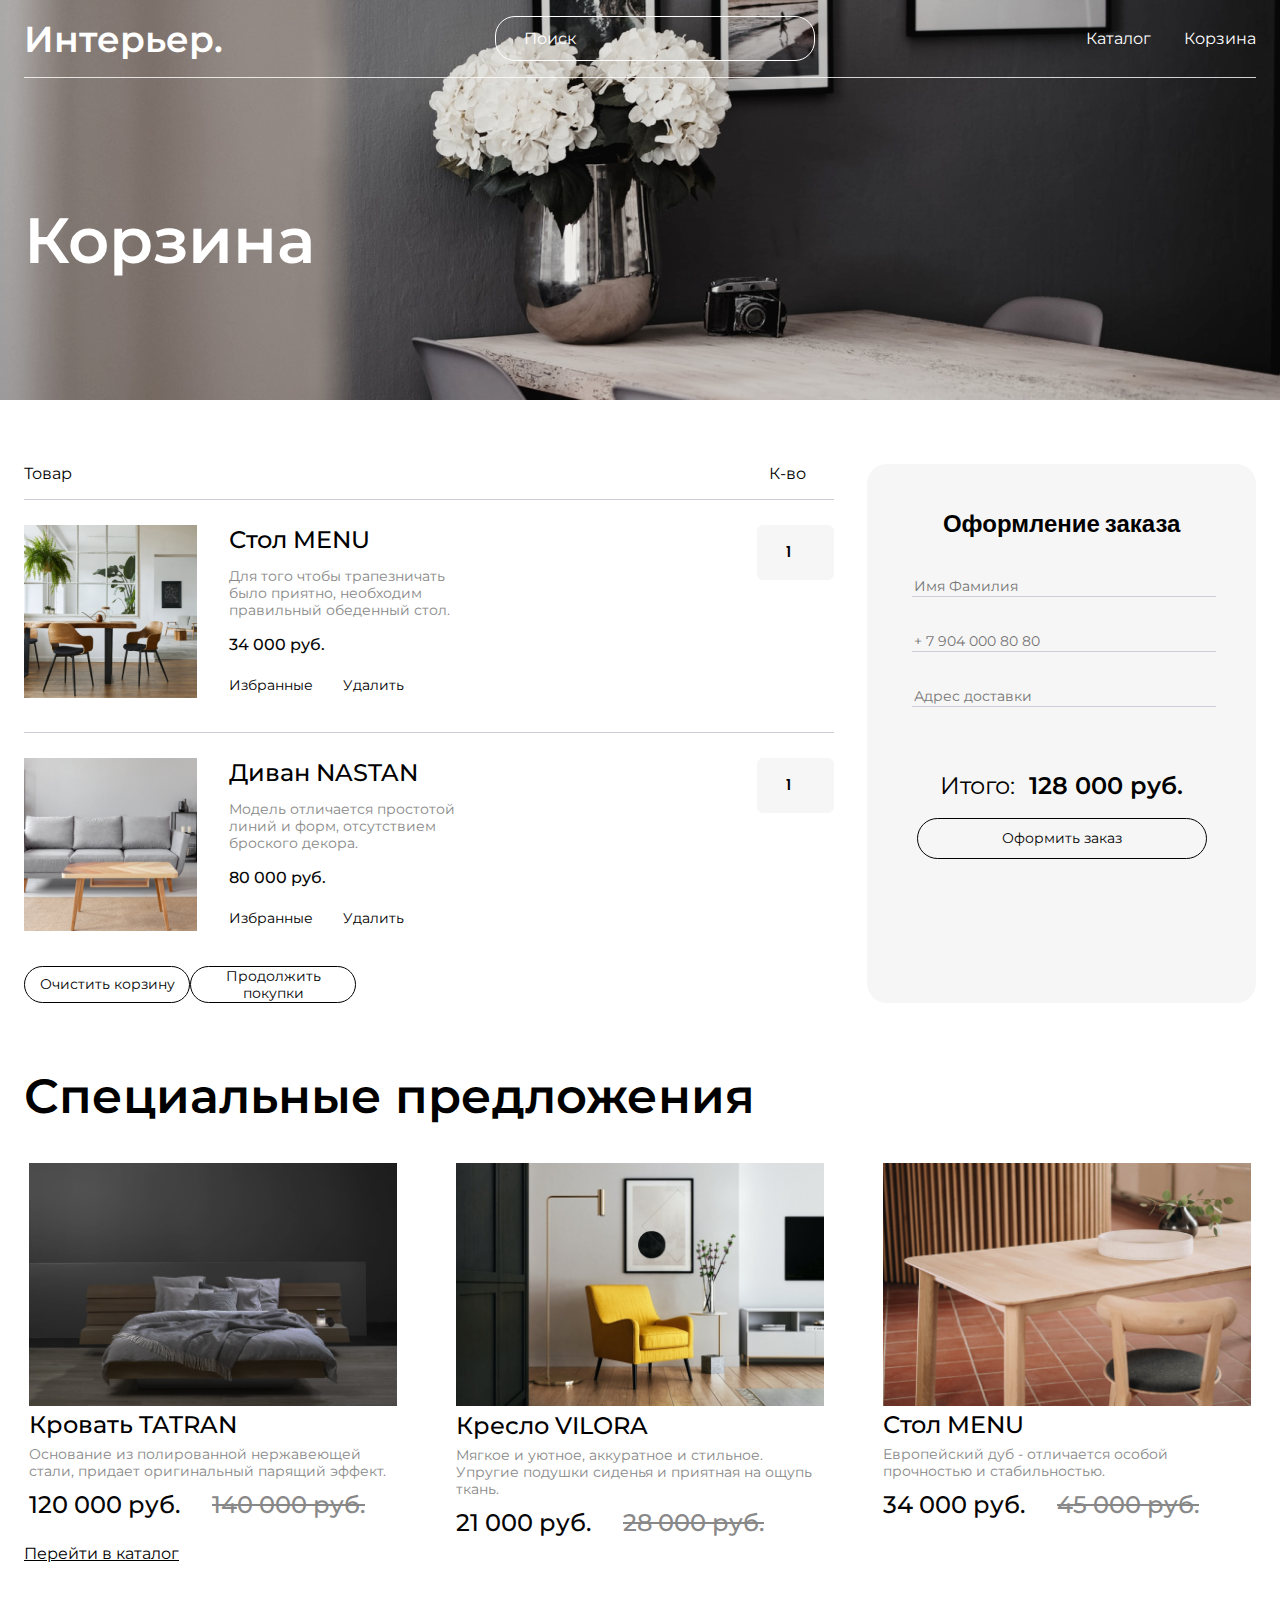
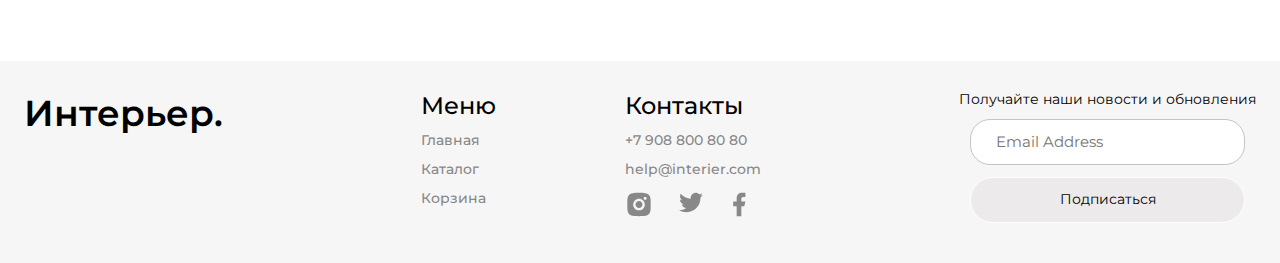
==== commit 4b2edb27: "added underline style for links and fix header in all pages" ====
--- a/basket.html
+++ b/basket.html
@@ -186,7 +186,7 @@
                 </div>
             </div>
         </div>
-        <a href="./catalog.html" class="spec-content__link">Перейти в каталог</a>
+        <a href="./catalog.html" class="content-link content-link_black ">Перейти в каталог</a>
     </section>
 
     <footer class="footer center">
--- a/css/style.min.css
+++ b/css/style.min.css
@@ -1 +1 @@
-.center{padding-left:calc(50% - 600px);padding-right:calc(50% - 600px)}.btn{width:200px;height:37px;border:1px solid #000;border-radius:50px;background-color:#fff;font-family:"Montserrat";font-style:normal;font-weight:400;font-size:14px;line-height:17px;color:#020202;cursor:pointer;-webkit-transition:.3s;transition:.3s}.btn:hover{background-color:#000;cursor:pointer;color:#fff;-webkit-transition:.3s;transition:.3s}.btn_bigger{width:290px;height:41px;background-color:rgba(0,0,0,0)}.btn_gray{background:rgba(222,215,215,.41);border:1px solid #fff;width:275px;height:46px}.btn_catalog{width:166px}.logo{font-family:"Montserrat";font-style:normal;font-weight:600;font-size:36px;line-height:44px;color:#fff;text-decoration:none}.logo_black{color:#000}.wrapp_header{background-image:url(../img/bg/basket_bg.png);min-height:400px;background-size:cover;background-repeat:no-repeat;margin-top:0px;background-position:center}.wrapp_sales{display:grid;grid-template-columns:repeat(12, 1fr);-webkit-column-gap:33px;-moz-column-gap:33px;column-gap:33px}.wrapp_spec{display:-webkit-box;display:-ms-flexbox;display:flex;-webkit-box-pack:justify;-ms-flex-pack:justify;justify-content:space-between;margin-top:32px;-ms-flex-wrap:wrap;flex-wrap:wrap}.wrapp_footer{display:-webkit-box;display:-ms-flexbox;display:flex;-webkit-box-pack:justify;-ms-flex-pack:justify;justify-content:space-between}.header{display:-webkit-box;display:-ms-flexbox;display:flex;-webkit-box-pack:justify;-ms-flex-pack:justify;justify-content:space-between;min-height:77px;-webkit-box-align:center;-ms-flex-align:center;align-items:center;border-bottom:.5px solid rgba(255,255,255,.8)}.header__input{border:1px solid #fff;border-radius:20px;width:288px;height:41px;background:rgba(0,0,0,0);padding-left:28px;outline:none;font-family:"Montserrat";color:#fff;-webkit-transition:.5s;transition:.5s}.header__input::-webkit-input-placeholder{color:#fff}.header__input::-moz-placeholder{color:#fff}.header__input:-ms-input-placeholder{color:#fff}.header__input::-ms-input-placeholder{color:#fff}.header__input::placeholder{color:#fff}.header__input:focus{background-color:rgba(255,255,255,.8);border-color:#272727;color:#000;-webkit-transition:.5s;transition:.5s}.header__input:focus::-webkit-input-placeholder{color:#000}.header__input:focus::-moz-placeholder{color:#000}.header__input:focus:-ms-input-placeholder{color:#000}.header__input:focus::-ms-input-placeholder{color:#000}.header__input:focus::placeholder{color:#000}.header__menu{width:170px;display:-webkit-box;display:-ms-flexbox;display:flex;-webkit-box-pack:justify;-ms-flex-pack:justify;justify-content:space-between}.header__link{font-family:"Montserrat";font-style:normal;font-weight:400;font-size:16px;line-height:20px;text-decoration:none;color:#fff}.header__link:hover{text-decoration:underline}.header__menu-mobile{display:none}.header__menu-mobile-link-svg{-webkit-transition:.4s;transition:.4s;fill:#fff}.header__menu-mobile-link-svg:hover{fill:#000}.product-card{width:378px;-webkit-box-sizing:border-box;box-sizing:border-box;-webkit-transition:.3s;transition:.3s;padding:5px}.product-card:hover{-webkit-box-shadow:0px 0px 10px 1px gray;box-shadow:0px 0px 10px 1px gray;-webkit-transform:scale(1.005);transform:scale(1.005)}.product-card__choice-one{display:none}.product-card__choice-two{display:none}.product-card__wrap-img{position:relative;cursor:-webkit-zoom-in;cursor:zoom-in}.product-card__wrap-img:hover .product-card__choice-one{display:block;position:absolute;right:4%;top:4%;cursor:pointer}.product-card__wrap-img:hover .product-card__choice-two{display:block;position:absolute;right:12.15%;top:3.3%;cursor:pointer}.product-card__picture{width:100%}.product-card__name{font-family:"Montserrat";font-style:normal;font-weight:500;font-size:24px;line-height:29px;color:#000;margin-top:10px}.product-card__descr{font-family:"Montserrat";font-style:normal;font-weight:400;font-size:14px;line-height:17px;color:#888;margin-top:7px}.product-card__flex-wrap{display:-webkit-box;display:-ms-flexbox;display:flex;gap:32px;margin-top:10px;margin-bottom:0px}.product-card__price{font-family:"Montserrat";font-style:normal;font-weight:500;font-size:24px;line-height:29px;color:#050505}.product-card__price_line{text-decoration-line:line-through;color:#888}.footer{margin-top:95px;background-color:#f7f6f6;padding-top:30px;padding-bottom:40px}.footer_home{margin-top:63px}.footer__men{display:-webkit-box;display:-ms-flexbox;display:flex;-webkit-box-orient:vertical;-webkit-box-direction:normal;-ms-flex-direction:column;flex-direction:column;gap:12px}.footer__cont{display:-webkit-box;display:-ms-flexbox;display:flex;-webkit-box-orient:vertical;-webkit-box-direction:normal;-ms-flex-direction:column;flex-direction:column;gap:12px}.footer__forms{display:-webkit-box;display:-ms-flexbox;display:flex;-webkit-box-orient:vertical;-webkit-box-direction:normal;-ms-flex-direction:column;flex-direction:column;-webkit-box-align:center;-ms-flex-align:center;align-items:center;gap:12px}.footer__menu-title{font-family:"Montserrat";font-style:normal;font-weight:500;font-size:24px;line-height:29px;color:#000}.footer__menu-link{display:block;font-family:"Montserrat";font-style:normal;font-weight:500;font-size:14px;line-height:17px;color:#888}.footer__cont-title{font-family:"Montserrat";font-style:normal;font-weight:500;font-size:24px;line-height:29px;color:#000}.footer__cont-link{display:block;font-family:"Montserrat";font-style:normal;font-weight:500;font-size:14px;line-height:17px;color:#888}.footer__cont-ico{display:-webkit-box;display:-ms-flexbox;display:flex;-webkit-box-pack:justify;-ms-flex-pack:justify;justify-content:space-between;-webkit-box-align:center;-ms-flex-align:center;align-items:center;width:100%}.footer__cont-ico-img{display:block;width:28px;min-height:28px;cursor:pointer}.footer__cont-ico-img-inst{fill:#888}.footer__cont-ico-img-inst:hover{-webkit-transition:.4s;transition:.4s;fill:#000}.footer__cont-ico-img-twit{fill:#888}.footer__cont-ico-img-twit:hover{-webkit-transition:.4s;transition:.4s;fill:#000}.footer__wrapdiv{display:-webkit-box;display:-ms-flexbox;display:flex;-webkit-box-pack:justify;-ms-flex-pack:justify;justify-content:space-between;min-width:340px}.footer__cont-ico-img-face{fill:#888}.footer__cont-ico-img-face:hover{-webkit-transition:.4s;transition:.4s;fill:#000}.footer__forms-news{font-family:"Montserrat";font-style:normal;font-weight:400;font-size:14px;line-height:16px;color:#000}.footer__forms-mail{background:#fff;border:1px solid #c4c4c4;-webkit-box-sizing:border-box;box-sizing:border-box;border-radius:20px;font-style:normal;font-weight:normal;font-size:15px;line-height:18px;color:#000;height:46px;width:275px;padding-left:25px;font-family:"Montserrat"}.sales{padding-top:64px}.sales__content{grid-column:span 8}.sales__nav{display:-webkit-box;display:-ms-flexbox;display:flex;-webkit-box-pack:justify;-ms-flex-pack:justify;justify-content:space-between;-webkit-box-align:center;-ms-flex-align:center;align-items:center;grid-column:span 4;padding-bottom:15px;padding-right:28px}.sales__nav-item{font-family:"Montserrat";font-style:normal;font-weight:400;font-size:16px;line-height:20px;color:#000}.sales__card{display:-webkit-box;display:-ms-flexbox;display:flex;padding:25px 0 32px 0;-webkit-column-gap:32px;-moz-column-gap:32px;column-gap:32px;border-top:1px solid #cacdd8}.sales__wr-btn{display:-webkit-box;display:-ms-flexbox;display:flex;-ms-flex-line-pack:center;align-content:center}.sales__card-picture{grid-column:span 2;width:173px;height:173px}.sales__wr-descr{display:-webkit-box;display:-ms-flexbox;display:flex;-webkit-box-pack:justify;-ms-flex-pack:justify;justify-content:space-between;width:100%}.sales__info-product{display:-webkit-box;display:-ms-flexbox;display:flex;-webkit-box-orient:vertical;-webkit-box-direction:normal;-ms-flex-direction:column;flex-direction:column;width:235px}.sales__card-name{margin-bottom:14px;font-family:"Montserrat";font-style:normal;font-weight:500;font-size:24px;line-height:29px;color:#000}.sales__card-descr{margin-bottom:16px;font-family:"Montserrat";font-style:normal;font-weight:400;font-size:14px;line-height:17px;color:#888}.sales__card-price{font-family:"Montserrat";font-style:normal;font-weight:500;font-size:16px;line-height:20px;color:#050505;margin-bottom:16px}.sales__flex-wr-links{display:-webkit-box;display:-ms-flexbox;display:flex;-webkit-column-gap:30px;-moz-column-gap:30px;column-gap:30px}.sales__card-link{font-family:"Montserrat";font-style:normal;font-weight:400;font-size:14px;line-height:210%;color:#000}.sales__card-link:hover{text-decoration:underline}.sales__card-input{width:71px;height:51px;background-color:#f7f6f6;border:1px solid #f7f6f6;border-radius:6px;text-align:center;font-family:"Poppins";font-style:normal;font-weight:600;font-size:14px;line-height:210%;display:-webkit-box;display:-ms-flexbox;display:flex;-webkit-box-align:center;-ms-flex-align:center;align-items:center;text-align:center;color:#000}.sales__form{grid-column:span 4;display:-webkit-box;display:-ms-flexbox;display:flex;-webkit-box-orient:vertical;-webkit-box-direction:normal;-ms-flex-direction:column;flex-direction:column;-webkit-box-align:center;-ms-flex-align:center;align-items:center;background:#f7f6f6;border-radius:20px}.sales__form-bar{margin-top:35px;width:300px;text-align:center}.sales__form-title{margin-top:42px;font-family:"Poppins",sans-serif;font-style:normal;font-weight:700;font-size:24px;line-height:36px;color:#000}.sales__text-input{border:0;border-bottom:1px solid #cacdd8;background-color:rgba(0,0,0,0);font-family:"Montserrat";font-style:normal;font-weight:400;font-size:14px;line-height:17px;color:#000;width:100%}.sales__text-input:not(:first-child){margin-top:35px}.sales__text-input::-webkit-input-placeholder{background:rgba(0,0,0,0)}.sales__text-input::-moz-placeholder{background:rgba(0,0,0,0)}.sales__text-input:-ms-input-placeholder{background:rgba(0,0,0,0)}.sales__text-input::-ms-input-placeholder{background:rgba(0,0,0,0)}.sales__text-input::placeholder{background:rgba(0,0,0,0)}.sales__sum-wrap{margin:64px 0 18px 0}.sales__sum-count{font-family:"Montserrat";font-weight:400px;font-size:24px;line-height:29px;color:#000}.sales__sum-count_medium{font-weight:600;padding-left:10px}.spec-content__title{font-family:"Montserrat";font-style:normal;font-weight:600;font-size:48px;line-height:59px;color:#000;margin-top:64px}.spec-content__link{display:block;margin-top:32px;font-family:"Montserrat";font-style:normal;font-weight:400;font-size:16px;line-height:24px;text-decoration-line:none;color:#000;text-decoration:none}.basket-promo__title{font-family:"Montserrat";font-style:normal;font-weight:600;font-size:64px;line-height:70px;color:#fff;margin-top:127px;display:block}.top{background-image:url(../img/bg/header_bg.png);min-height:735px;background-size:cover;background-repeat:no-repeat;margin-top:0px;background-position:center}.special__wrap-product{display:-webkit-box;display:-ms-flexbox;display:flex;-ms-flex-wrap:wrap;flex-wrap:wrap;gap:32px}.catalog__wrap-product{display:-webkit-box;display:-ms-flexbox;display:flex;-ms-flex-wrap:wrap;flex-wrap:wrap;-webkit-column-gap:32px;-moz-column-gap:32px;column-gap:32px;row-gap:32px}.home__title{font-family:"Montserrat";font-style:normal;font-weight:600;font-size:64px;line-height:70px;color:#fff;margin-bottom:16px;margin-top:64px}.home__descr{font-family:"Montserrat";font-style:normal;font-weight:400;font-size:24px;line-height:32px;color:#fff;margin-bottom:16px}.content-link{font-family:"Montserrat";font-style:normal;font-weight:400;font-size:16px;line-height:24px;text-decoration:none;color:#fff;text-decoration:none}.content-link_black{color:#000}.furniture__grid-wrap{display:grid;grid-template-columns:repeat(12, 1fr);gap:32px}.furniture__item{display:grid;height:415px;grid-column:span 4;-webkit-transition:1s;transition:1s}.furniture__item:hover{-webkit-transform:scale(1.03);transform:scale(1.03);-webkit-transition:all .8s ease-out;transition:all .8s ease-out;-webkit-box-shadow:#000 1px 0 10px;box-shadow:#000 1px 0 10px}.furniture__item--6-colums{grid-column:span 6}.furniture__item--background-1{background-image:url(../img/furninure/Rectangle\ 17.png);background-position:center}.furniture__item--background-2{background-image:url(../img/furninure/Rectangle\ 18.png);background-position:center}.furniture__item--background-3{background-image:url(../img/furninure/Rectangle\ 19.png);background-position:center}.furniture__item--background-4{background-image:url(../img/furninure/Rectangle\ 20.png);background-position:center}.furniture__item--background-5{background-image:url(../img/furninure/Rectangle\ 21.png);background-position:center}.furniture__card-name{font-family:"Montserrat";font-weight:600;font-size:34px;line-height:41px;text-transform:uppercase;color:#fff;text-decoration:none;display:grid;-webkit-box-pack:center;-ms-flex-pack:center;justify-content:center;-webkit-box-align:center;-ms-flex-align:center;align-items:center}.header{margin-bottom:127px}.top--catalog{background-image:url(../img/bg/Rectangle\ 29\ \(1\).png);min-height:400px}.catalog-promo__title{font-family:"Montserrat";font-weight:600;font-size:64px;line-height:70px;color:#fff;margin-top:127px}.catalog-items__grid-wrap{display:-webkit-box;display:-ms-flexbox;display:flex;-ms-flex-wrap:wrap;flex-wrap:wrap;-webkit-column-gap:32px;-moz-column-gap:32px;column-gap:32px;row-gap:48px}.catalog-items__link{padding-top:32px}.catalog-items__link-to{font-family:"Montserrat";font-style:normal;font-weight:400;font-size:16px;line-height:24px;text-decoration:none;color:#000;text-decoration:underline}.catalog-items__menu-bar{padding-top:64px;padding-bottom:41px;display:-webkit-box;display:-ms-flexbox;display:flex;-webkit-box-pack:justify;-ms-flex-pack:justify;justify-content:space-between;-webkit-box-align:center;-ms-flex-align:center;align-items:center}.catalog-items__menu{display:-webkit-box;display:-ms-flexbox;display:flex;min-width:240px}.catalog-items__menu-link{display:block;margin-right:25px;position:relative;font-family:"Montserrat";font-style:normal;font-weight:400;font-size:16px;line-height:20px;text-decoration:none;color:#000}.catalog-items__menu-link::before{content:"";bottom:0;left:0;position:absolute;width:0%;height:2px;background-color:#888;-webkit-transition:all .5s ease-out;transition:all .5s ease-out}.catalog-items__menu-link:not(:last-child)::after{content:"/";position:absolute;display:block;font-weight:400;font-size:16px;right:-16px;top:2px;pointer-events:none}.catalog-items__menu-link:hover:before{width:100%}.standart-select{border:1px solid #c4c4c4;border-radius:20px;padding:11px 20px 10px 14px;outline:none;cursor:pointer;font-family:"Montserrat";font-style:normal;font-weight:400;font-size:16px;line-height:20px;color:#000;width:100%;height:41px}.select-wrapp{position:relative;width:288px}.select-wrapp::after{content:"";position:absolute;top:50%;left:87%;-webkit-transform:translateY(-50%);transform:translateY(-50%);display:block;width:20px;height:11px;background-image:url(../img/Polygon\ 1.svg);pointer-events:none;background-repeat:no-repeat;background-size:contain}select{-moz-appearance:none;-webkit-appearance:none;appearance:none}.catalog__link{margin-top:30px}.products-title{font-weight:600;font-size:48px;line-height:59px;color:#000;margin-bottom:8px;font-family:"Montserrat";margin-bottom:20px;margin:64px 0 32px 0}@media(max-width: 1280px){.center{padding-left:24px;padding-right:24px}}@media(min-width: 1024px)and (max-width: 1245px){.center{padding-left:calc(50% - 500px);padding-right:calc(50% - 500px)}.special__wrap-product{-webkit-column-gap:50px;-moz-column-gap:50px;column-gap:50px;-webkit-box-pack:center;-ms-flex-pack:center;justify-content:center}.products-title{text-align:center}.catalog__wrap-product{-webkit-column-gap:50px;-moz-column-gap:50px;column-gap:50px;-webkit-box-pack:center;-ms-flex-pack:center;justify-content:center;row-gap:32px}.furniture__item{height:300px}.product-card{width:400px}}@media(max-width: 1024px){.center{padding-left:calc(50% - 393px);padding-right:calc(50% - 393px)}.furniture__item{height:268px}.special__wrap-product{-webkit-column-gap:29px;-moz-column-gap:29px;column-gap:29px;-webkit-box-pack:left;-ms-flex-pack:left;justify-content:left}.catalog__wrap-product{-webkit-column-gap:29px;-moz-column-gap:29px;column-gap:29px;row-gap:29px}.footer__wr-logo{display:none}.footer__forms-news{font-size:12px}.footer__forms{width:268px}}@media(min-width: 768px)and (max-width: 833px){.center{padding-left:calc(50% - 360px);padding-right:calc(50% - 360px)}.product-card{width:345px}.catalog__wrap-product{-webkit-column-gap:29px;-moz-column-gap:29px;column-gap:29px}}@media(min-width: 1024px)and (max-width: 1245px){.catalog-items__grid-wrap{-webkit-column-gap:50px;-moz-column-gap:50px;column-gap:50px;-webkit-box-pack:center;-ms-flex-pack:center;justify-content:center;row-gap:29px}}@media(max-width: 1024px){.catalog-items__grid-wrap{-webkit-column-gap:29px;-moz-column-gap:29px;column-gap:29px;row-gap:29px}}@media(max-width: 1024px){.wrapp_sales{grid-template-columns:repeat(auto-fit, minmax(250px, 1fr));row-gap:64px}.wrapp_spec{gap:29px}.sales__form{width:376px;min-height:556px}.spec-content__title{font-size:47px}}@media(min-width: 1024px)and (max-width: 1245px){.wrapp_spec{-webkit-column-gap:50px;-moz-column-gap:50px;column-gap:50px;-webkit-box-pack:center;-ms-flex-pack:center;justify-content:center;row-gap:50px}.spec-content__title{text-align:center}.spec-content__link{display:block;text-align:center}}@media(min-width: 768px)and (max-width: 833px){.wrapp_spec{gap:29px}}@media(max-width: 767px){.center{padding-left:calc(50% - 172.5px);padding-right:calc(50% - 172.5px)}.header{margin-bottom:29px;padding-top:32px;min-height:57px;border-bottom:none}.header__input{display:none}.header__menu{display:none}.header__menu-mobile{display:-webkit-box;display:-ms-flexbox;display:flex;gap:32px;-ms-flex-line-pack:center;align-content:center}.header__menu-mobile-link{display:-webkit-box;display:-ms-flexbox;display:flex;-ms-flex-line-pack:center;align-content:center}.logo{font-size:18px;line-height:22px}.home__title{font-family:"Montserrat";font-style:normal;font-weight:600;font-size:48px;line-height:59px;text-align:center;margin-top:0;color:#fff}.home__descr{font-family:"Montserrat";font-style:normal;font-weight:400;font-size:16px;line-height:32px;text-align:center;color:#fff}.home__link{display:block;text-align:center}.content-link{display:block}.content-link_right{text-align:left}.content-link_center{text-align:center}.furniture__grid-wrap{grid-template-columns:repeat(auto-fit, minmax(250px, 343px))}.furniture__item{height:374px}.furniture__item--6-colums{grid-column:span 4;height:243px}.furniture__card-name{font-size:28px;line-height:34px}.products-title{font-size:24px;line-height:29px;margin-top:32px;margin-bottom:32px}.footer{margin-top:32px}.footer__wrapdiv{display:-webkit-box;display:-ms-flexbox;display:flex;-webkit-box-pack:justify;-ms-flex-pack:justify;justify-content:space-between;min-width:100%}.footer__forms{margin-top:32px}.product-card__name{font-size:18px;line-height:22px}.product-card__descr{font-size:14px;line-height:17px}.product-card__price{font-size:18px;line-height:22px}.wrapp_footer{-ms-flex-wrap:wrap;flex-wrap:wrap;-webkit-box-pack:center;-ms-flex-pack:center;justify-content:center}.catalog-promo__title{text-align:center;font-size:48px;line-height:59px}.catalog-items__menu-bar{-ms-flex-wrap:wrap;flex-wrap:wrap;gap:16px}.sales__card-picture{display:none}.sales__wr-descr{-webkit-box-pack:justify;-ms-flex-pack:justify;justify-content:space-between}.sales__content{grid-column:span 4}.sales__wr-btn{-webkit-box-pack:center;-ms-flex-pack:center;justify-content:center}.sales__form{width:342px}.spec-content__title{font-size:24px;line-height:29px;margin-top:42px}.basket-promo__title{font-size:48px;line-height:59px;text-align:center}}+.center{padding-left:calc(50% - 600px);padding-right:calc(50% - 600px)}@-webkit-keyframes heartbeat{from{-webkit-transform:scale(1);transform:scale(1);-webkit-transform-origin:center center;transform-origin:center center;-webkit-animation-timing-function:ease-out;animation-timing-function:ease-out}10%{-webkit-transform:scale(0.91);transform:scale(0.91);-webkit-animation-timing-function:ease-in;animation-timing-function:ease-in}17%{-webkit-transform:scale(0.98);transform:scale(0.98);-webkit-animation-timing-function:ease-out;animation-timing-function:ease-out}33%{-webkit-transform:scale(0.87);transform:scale(0.87);-webkit-animation-timing-function:ease-in;animation-timing-function:ease-in}45%{-webkit-transform:scale(1);transform:scale(1);-webkit-animation-timing-function:ease-out;animation-timing-function:ease-out}}@keyframes heartbeat{from{-webkit-transform:scale(1);transform:scale(1);-webkit-transform-origin:center center;transform-origin:center center;-webkit-animation-timing-function:ease-out;animation-timing-function:ease-out}10%{-webkit-transform:scale(0.91);transform:scale(0.91);-webkit-animation-timing-function:ease-in;animation-timing-function:ease-in}17%{-webkit-transform:scale(0.98);transform:scale(0.98);-webkit-animation-timing-function:ease-out;animation-timing-function:ease-out}33%{-webkit-transform:scale(0.87);transform:scale(0.87);-webkit-animation-timing-function:ease-in;animation-timing-function:ease-in}45%{-webkit-transform:scale(1);transform:scale(1);-webkit-animation-timing-function:ease-out;animation-timing-function:ease-out}}.btn{width:200px;height:37px;border:1px solid #000;border-radius:50px;background-color:#fff;font-family:"Montserrat";font-style:normal;font-weight:400;font-size:14px;line-height:17px;color:#020202;cursor:pointer;-webkit-transition:.3s;transition:.3s}.btn:hover{background-color:#000;cursor:pointer;color:#fff;-webkit-transition:.3s;transition:.3s}.btn_bigger{width:290px;height:41px;background-color:rgba(0,0,0,0)}.btn_gray{background:rgba(222,215,215,.41);border:1px solid #fff;width:275px;height:46px;-webkit-animation:heartbeat 2000ms ease-in-out 3s infinite both;animation:heartbeat 2000ms ease-in-out 3s infinite both}.btn_catalog{width:166px}.logo{font-family:"Montserrat";font-style:normal;font-weight:600;font-size:36px;line-height:44px;color:#fff;text-decoration:none}.logo_black{color:#000}.wrapp_header{background-image:url(../img/bg/basket_bg.png);min-height:400px;background-size:cover;background-repeat:no-repeat;margin-top:0px;background-position:center}.wrapp_sales{display:grid;grid-template-columns:repeat(12, 1fr);-webkit-column-gap:33px;-moz-column-gap:33px;column-gap:33px}.wrapp_spec{display:-webkit-box;display:-ms-flexbox;display:flex;-webkit-box-pack:justify;-ms-flex-pack:justify;justify-content:space-between;margin-top:32px;-ms-flex-wrap:wrap;flex-wrap:wrap}.wrapp_footer{display:-webkit-box;display:-ms-flexbox;display:flex;-webkit-box-pack:justify;-ms-flex-pack:justify;justify-content:space-between}.header{display:-webkit-box;display:-ms-flexbox;display:flex;-webkit-box-pack:justify;-ms-flex-pack:justify;justify-content:space-between;min-height:77px;-webkit-box-align:center;-ms-flex-align:center;align-items:center;border-bottom:.5px solid rgba(255,255,255,.8)}.header__input{border:1px solid #fff;border-radius:20px;width:288px;height:41px;background:rgba(0,0,0,0);padding-left:28px;outline:none;font-family:"Montserrat";color:#fff;-webkit-transition:.5s;transition:.5s}.header__input::-webkit-input-placeholder{color:#fff}.header__input::-moz-placeholder{color:#fff}.header__input:-ms-input-placeholder{color:#fff}.header__input::-ms-input-placeholder{color:#fff}.header__input::placeholder{color:#fff}.header__input:focus{background-color:rgba(255,255,255,.8);border-color:#272727;color:#000;-webkit-transition:.5s;transition:.5s}.header__input:focus::-webkit-input-placeholder{color:#000}.header__input:focus::-moz-placeholder{color:#000}.header__input:focus:-ms-input-placeholder{color:#000}.header__input:focus::-ms-input-placeholder{color:#000}.header__input:focus::placeholder{color:#000}.header__menu{width:170px;display:-webkit-box;display:-ms-flexbox;display:flex;-webkit-box-pack:justify;-ms-flex-pack:justify;justify-content:space-between}.header__link{font-family:"Montserrat";font-style:normal;font-weight:400;font-size:16px;line-height:20px;text-decoration:none;color:#fff}.header__link:hover{text-decoration:underline}.header__menu-mobile{display:none}.header__menu-mobile-link-svg{-webkit-transition:.4s;transition:.4s;fill:#fff}.header__menu-mobile-link-svg:hover{fill:#000}.product-card{width:378px;-webkit-box-sizing:border-box;box-sizing:border-box;-webkit-transition:.3s;transition:.3s;padding:5px}.product-card:hover{-webkit-box-shadow:0px 0px 10px 1px gray;box-shadow:0px 0px 10px 1px gray;-webkit-transform:scale(1.005);transform:scale(1.005)}.product-card__choice-one{display:none}.product-card__choice-two{display:none}.product-card__wrap-img{position:relative;cursor:-webkit-zoom-in;cursor:zoom-in}.product-card__wrap-img:hover .product-card__choice-one{display:block;position:absolute;right:4%;top:4%;cursor:pointer}.product-card__wrap-img:hover .product-card__choice-two{display:block;position:absolute;right:12.15%;top:3.3%;cursor:pointer}.product-card__picture{width:100%}.product-card__name{font-family:"Montserrat";font-style:normal;font-weight:500;font-size:24px;line-height:29px;color:#000;margin-top:10px}.product-card__descr{font-family:"Montserrat";font-style:normal;font-weight:400;font-size:14px;line-height:17px;color:#888;margin-top:7px}.product-card__flex-wrap{display:-webkit-box;display:-ms-flexbox;display:flex;gap:32px;margin-top:10px;margin-bottom:0px}.product-card__price{font-family:"Montserrat";font-style:normal;font-weight:500;font-size:24px;line-height:29px;color:#050505}.product-card__price_line{text-decoration-line:line-through;color:#888}.footer{margin-top:95px;background-color:#f7f6f6;padding-top:30px;padding-bottom:40px}.footer_home{margin-top:63px}.footer__men{display:-webkit-box;display:-ms-flexbox;display:flex;-webkit-box-orient:vertical;-webkit-box-direction:normal;-ms-flex-direction:column;flex-direction:column;gap:12px}.footer__cont{display:-webkit-box;display:-ms-flexbox;display:flex;-webkit-box-orient:vertical;-webkit-box-direction:normal;-ms-flex-direction:column;flex-direction:column;gap:12px}.footer__forms{display:-webkit-box;display:-ms-flexbox;display:flex;-webkit-box-orient:vertical;-webkit-box-direction:normal;-ms-flex-direction:column;flex-direction:column;-webkit-box-align:center;-ms-flex-align:center;align-items:center;gap:12px}.footer__menu-title{font-family:"Montserrat";font-style:normal;font-weight:500;font-size:24px;line-height:29px;color:#000}.footer__menu-link{display:block;font-family:"Montserrat";font-style:normal;font-weight:500;font-size:14px;line-height:17px;color:#888}.footer__cont-title{font-family:"Montserrat";font-style:normal;font-weight:500;font-size:24px;line-height:29px;color:#000}.footer__cont-link{display:block;font-family:"Montserrat";font-style:normal;font-weight:500;font-size:14px;line-height:17px;color:#888}.footer__cont-ico{display:-webkit-box;display:-ms-flexbox;display:flex;-webkit-box-pack:justify;-ms-flex-pack:justify;justify-content:space-between;-webkit-box-align:center;-ms-flex-align:center;align-items:center;width:100%}.footer__cont-ico-img{display:block;width:28px;min-height:28px;cursor:pointer}.footer__cont-ico-img-inst{fill:#888}.footer__cont-ico-img-inst:hover{-webkit-transition:.4s;transition:.4s;fill:#000}.footer__cont-ico-img-twit{fill:#888}.footer__cont-ico-img-twit:hover{-webkit-transition:.4s;transition:.4s;fill:#000}.footer__wrapdiv{display:-webkit-box;display:-ms-flexbox;display:flex;-webkit-box-pack:justify;-ms-flex-pack:justify;justify-content:space-between;min-width:340px}.footer__cont-ico-img-face{fill:#888}.footer__cont-ico-img-face:hover{-webkit-transition:.4s;transition:.4s;fill:#000}.footer__forms-news{font-family:"Montserrat";font-style:normal;font-weight:400;font-size:14px;line-height:16px;color:#000}.footer__forms-mail{background:#fff;border:1px solid #c4c4c4;-webkit-box-sizing:border-box;box-sizing:border-box;border-radius:20px;font-style:normal;font-weight:normal;font-size:15px;line-height:18px;color:#000;height:46px;width:275px;padding-left:25px;font-family:"Montserrat"}.sales{padding-top:64px}.sales__content{grid-column:span 8}.sales__nav{display:-webkit-box;display:-ms-flexbox;display:flex;-webkit-box-pack:justify;-ms-flex-pack:justify;justify-content:space-between;-webkit-box-align:center;-ms-flex-align:center;align-items:center;grid-column:span 4;padding-bottom:15px;padding-right:28px}.sales__nav-item{font-family:"Montserrat";font-style:normal;font-weight:400;font-size:16px;line-height:20px;color:#000}.sales__card{display:-webkit-box;display:-ms-flexbox;display:flex;padding:25px 0 32px 0;-webkit-column-gap:32px;-moz-column-gap:32px;column-gap:32px;border-top:1px solid #cacdd8}.sales__wr-btn{display:-webkit-box;display:-ms-flexbox;display:flex;-ms-flex-line-pack:center;align-content:center}.sales__card-picture{grid-column:span 2;width:173px;height:173px}.sales__wr-descr{display:-webkit-box;display:-ms-flexbox;display:flex;-webkit-box-pack:justify;-ms-flex-pack:justify;justify-content:space-between;width:100%}.sales__info-product{display:-webkit-box;display:-ms-flexbox;display:flex;-webkit-box-orient:vertical;-webkit-box-direction:normal;-ms-flex-direction:column;flex-direction:column;width:235px}.sales__card-name{margin-bottom:14px;font-family:"Montserrat";font-style:normal;font-weight:500;font-size:24px;line-height:29px;color:#000}.sales__card-descr{margin-bottom:16px;font-family:"Montserrat";font-style:normal;font-weight:400;font-size:14px;line-height:17px;color:#888}.sales__card-price{font-family:"Montserrat";font-style:normal;font-weight:500;font-size:16px;line-height:20px;color:#050505;margin-bottom:16px}.sales__flex-wr-links{display:-webkit-box;display:-ms-flexbox;display:flex;-webkit-column-gap:30px;-moz-column-gap:30px;column-gap:30px}.sales__card-link{font-family:"Montserrat";font-style:normal;font-weight:400;font-size:14px;line-height:210%;color:#000}.sales__card-link:hover{text-decoration:underline}.sales__card-input{width:71px;height:51px;background-color:#f7f6f6;border:1px solid #f7f6f6;border-radius:6px;text-align:center;font-family:"Poppins";font-style:normal;font-weight:600;font-size:14px;line-height:210%;display:-webkit-box;display:-ms-flexbox;display:flex;-webkit-box-align:center;-ms-flex-align:center;align-items:center;text-align:center;color:#000}.sales__form{grid-column:span 4;display:-webkit-box;display:-ms-flexbox;display:flex;-webkit-box-orient:vertical;-webkit-box-direction:normal;-ms-flex-direction:column;flex-direction:column;-webkit-box-align:center;-ms-flex-align:center;align-items:center;background:#f7f6f6;border-radius:20px}.sales__form-bar{margin-top:35px;width:300px;text-align:center}.sales__form-title{margin-top:42px;font-family:"Poppins",sans-serif;font-style:normal;font-weight:700;font-size:24px;line-height:36px;color:#000}.sales__text-input{border:0;border-bottom:1px solid #cacdd8;background-color:rgba(0,0,0,0);font-family:"Montserrat";font-style:normal;font-weight:400;font-size:14px;line-height:17px;color:#000;width:100%}.sales__text-input:not(:first-child){margin-top:35px}.sales__text-input::-webkit-input-placeholder{background:rgba(0,0,0,0)}.sales__text-input::-moz-placeholder{background:rgba(0,0,0,0)}.sales__text-input:-ms-input-placeholder{background:rgba(0,0,0,0)}.sales__text-input::-ms-input-placeholder{background:rgba(0,0,0,0)}.sales__text-input::placeholder{background:rgba(0,0,0,0)}.sales__sum-wrap{margin:64px 0 18px 0}.sales__sum-count{font-family:"Montserrat";font-weight:400px;font-size:24px;line-height:29px;color:#000}.sales__sum-count_medium{font-weight:600;padding-left:10px}.spec-content__title{font-family:"Montserrat";font-style:normal;font-weight:600;font-size:48px;line-height:59px;color:#000;margin-top:64px}.spec-content__link{display:block;margin-top:32px;font-family:"Montserrat";font-style:normal;font-weight:400;font-size:16px;line-height:24px;text-decoration-line:none;color:#000;text-decoration:none}.basket-promo__title{font-family:"Montserrat";font-style:normal;font-weight:600;font-size:64px;line-height:70px;color:#fff;margin-top:127px;display:block}.top{background-image:url(../img/bg/header_bg.png);min-height:735px;background-size:cover;background-repeat:no-repeat;margin-top:0px;background-position:center}.special__wrap-product{display:-webkit-box;display:-ms-flexbox;display:flex;-ms-flex-wrap:wrap;flex-wrap:wrap;gap:32px}.catalog__wrap-product{display:-webkit-box;display:-ms-flexbox;display:flex;-ms-flex-wrap:wrap;flex-wrap:wrap;-webkit-column-gap:32px;-moz-column-gap:32px;column-gap:32px;row-gap:32px}.home__title{font-family:"Montserrat";font-style:normal;font-weight:600;font-size:64px;line-height:70px;color:#fff;margin-bottom:16px;margin-top:64px}.home__descr{font-family:"Montserrat";font-style:normal;font-weight:400;font-size:24px;line-height:32px;color:#fff;margin-bottom:16px}.content-link{font-family:"Montserrat";font-style:normal;font-weight:400;font-size:16px;line-height:24px;text-decoration:none;color:#fff;text-decoration:underline}.content-link_black{color:#000}.furniture__grid-wrap{display:grid;grid-template-columns:repeat(12, 1fr);gap:32px}.furniture__item{display:grid;height:415px;grid-column:span 4;-webkit-transition:1s;transition:1s}.furniture__item:hover{-webkit-transform:scale(1.03);transform:scale(1.03);-webkit-transition:all .8s ease-out;transition:all .8s ease-out;-webkit-box-shadow:#000 1px 0 10px;box-shadow:#000 1px 0 10px}.furniture__item--6-colums{grid-column:span 6}.furniture__item--background-1{background-image:url(../img/furninure/Rectangle\ 17.png);background-position:center}.furniture__item--background-2{background-image:url(../img/furninure/Rectangle\ 18.png);background-position:center}.furniture__item--background-3{background-image:url(../img/furninure/Rectangle\ 19.png);background-position:center}.furniture__item--background-4{background-image:url(../img/furninure/Rectangle\ 20.png);background-position:center}.furniture__item--background-5{background-image:url(../img/furninure/Rectangle\ 21.png);background-position:center}.furniture__card-name{font-family:"Montserrat";font-weight:600;font-size:34px;line-height:41px;text-transform:uppercase;color:#fff;text-decoration:none;display:grid;-webkit-box-pack:center;-ms-flex-pack:center;justify-content:center;-webkit-box-align:center;-ms-flex-align:center;align-items:center}.header{margin-bottom:85px}.top--catalog{background-image:url(../img/bg/Rectangle\ 29\ \(1\).png);min-height:400px}.catalog-promo__title{font-family:"Montserrat";font-weight:600;font-size:64px;line-height:70px;color:#fff;margin-top:127px}.catalog-items__grid-wrap{display:-webkit-box;display:-ms-flexbox;display:flex;-ms-flex-wrap:wrap;flex-wrap:wrap;-webkit-column-gap:32px;-moz-column-gap:32px;column-gap:32px;row-gap:48px}.catalog-items__link{padding-top:32px}.catalog-items__link-to{font-family:"Montserrat";font-style:normal;font-weight:400;font-size:16px;line-height:24px;text-decoration:none;color:#000;text-decoration:underline}.catalog-items__menu-bar{padding-top:64px;padding-bottom:41px;display:-webkit-box;display:-ms-flexbox;display:flex;-webkit-box-pack:justify;-ms-flex-pack:justify;justify-content:space-between;-webkit-box-align:center;-ms-flex-align:center;align-items:center}.catalog-items__menu{display:-webkit-box;display:-ms-flexbox;display:flex;min-width:240px}.catalog-items__menu-link{display:block;margin-right:25px;position:relative;font-family:"Montserrat";font-style:normal;font-weight:400;font-size:16px;line-height:20px;text-decoration:none;color:#000}.catalog-items__menu-link::before{content:"";bottom:0;left:0;position:absolute;width:0%;height:2px;background-color:#888;-webkit-transition:all .5s ease-out;transition:all .5s ease-out}.catalog-items__menu-link:not(:last-child)::after{content:"/";position:absolute;display:block;font-weight:400;font-size:16px;right:-16px;top:2px;pointer-events:none}.catalog-items__menu-link:hover:before{width:100%}.standart-select{border:1px solid #c4c4c4;border-radius:20px;padding:11px 20px 10px 14px;outline:none;cursor:pointer;font-family:"Montserrat";font-style:normal;font-weight:400;font-size:16px;line-height:20px;color:#000;width:100%;height:41px}.select-wrapp{position:relative;width:288px}.select-wrapp::after{content:"";position:absolute;top:50%;left:87%;-webkit-transform:translateY(-50%);transform:translateY(-50%);display:block;width:20px;height:11px;background-image:url(../img/Polygon\ 1.svg);pointer-events:none;background-repeat:no-repeat;background-size:contain}select{-moz-appearance:none;-webkit-appearance:none;appearance:none}.catalog__link{margin-top:30px}.products-title{font-weight:600;font-size:48px;line-height:59px;color:#000;margin-bottom:8px;font-family:"Montserrat";margin-bottom:20px;margin:64px 0 32px 0}@media(max-width: 1280px){.center{padding-left:24px;padding-right:24px}}@media(min-width: 1024px)and (max-width: 1245px){.center{padding-left:calc(50% - 500px);padding-right:calc(50% - 500px)}.special__wrap-product{-webkit-column-gap:50px;-moz-column-gap:50px;column-gap:50px;-webkit-box-pack:center;-ms-flex-pack:center;justify-content:center}.products-title{text-align:center}.catalog__wrap-product{-webkit-column-gap:50px;-moz-column-gap:50px;column-gap:50px;-webkit-box-pack:center;-ms-flex-pack:center;justify-content:center;row-gap:32px}.furniture__item{height:300px}.product-card{width:400px}}@media(max-width: 1024px){.center{padding-left:calc(50% - 393px);padding-right:calc(50% - 393px)}.furniture__item{height:268px}.special__wrap-product{-webkit-column-gap:29px;-moz-column-gap:29px;column-gap:29px;-webkit-box-pack:left;-ms-flex-pack:left;justify-content:left}.catalog__wrap-product{-webkit-column-gap:29px;-moz-column-gap:29px;column-gap:29px;row-gap:29px}.footer__wr-logo{display:none}.footer__forms-news{font-size:12px}.footer__forms{width:268px}}@media(min-width: 768px)and (max-width: 833px){.center{padding-left:calc(50% - 360px);padding-right:calc(50% - 360px)}.product-card{width:345px}.catalog__wrap-product{-webkit-column-gap:29px;-moz-column-gap:29px;column-gap:29px}}@media(min-width: 1024px)and (max-width: 1245px){.catalog-items__grid-wrap{-webkit-column-gap:50px;-moz-column-gap:50px;column-gap:50px;-webkit-box-pack:center;-ms-flex-pack:center;justify-content:center;row-gap:29px}}@media(max-width: 1024px){.catalog-items__grid-wrap{-webkit-column-gap:29px;-moz-column-gap:29px;column-gap:29px;row-gap:29px}}@media(max-width: 1024px){.wrapp_sales{grid-template-columns:repeat(auto-fit, minmax(250px, 1fr));row-gap:64px}.wrapp_spec{gap:29px}.sales__form{width:376px;min-height:556px}.spec-content__title{font-size:47px}}@media(min-width: 1024px)and (max-width: 1245px){.wrapp_spec{-webkit-column-gap:50px;-moz-column-gap:50px;column-gap:50px;-webkit-box-pack:center;-ms-flex-pack:center;justify-content:center;row-gap:50px}.spec-content__title{text-align:center}}@media(min-width: 768px)and (max-width: 833px){.wrapp_spec{gap:29px}}@media(max-width: 767px){.center{padding-left:calc(50% - 172.5px);padding-right:calc(50% - 172.5px)}.header{margin-bottom:29px;padding-top:32px;min-height:57px;border-bottom:none}.header__input{display:none}.header__menu{display:none}.header__menu-mobile{display:-webkit-box;display:-ms-flexbox;display:flex;gap:32px;-ms-flex-line-pack:center;align-content:center}.header__menu-mobile-link{display:-webkit-box;display:-ms-flexbox;display:flex;-ms-flex-line-pack:center;align-content:center}.logo{font-size:18px;line-height:22px}.home__title{font-family:"Montserrat";font-style:normal;font-weight:600;font-size:48px;line-height:59px;text-align:center;margin-top:0;color:#fff}.home__descr{font-family:"Montserrat";font-style:normal;font-weight:400;font-size:16px;line-height:32px;text-align:center;color:#fff}.home__link{display:block;text-align:center}.content-link{display:block}.content-link_right{text-align:left}.content-link_center{text-align:center}.furniture__grid-wrap{grid-template-columns:repeat(auto-fit, minmax(250px, 343px))}.furniture__item{height:374px}.furniture__item--6-colums{grid-column:span 4;height:243px}.furniture__card-name{font-size:28px;line-height:34px}.products-title{font-size:24px;line-height:29px;margin-top:32px;margin-bottom:32px}.footer{margin-top:32px}.footer__wrapdiv{display:-webkit-box;display:-ms-flexbox;display:flex;-webkit-box-pack:justify;-ms-flex-pack:justify;justify-content:space-between;min-width:100%}.footer__forms{margin-top:32px}.product-card__name{font-size:18px;line-height:22px}.product-card__descr{font-size:14px;line-height:17px}.product-card__price{font-size:18px;line-height:22px}.wrapp_footer{-ms-flex-wrap:wrap;flex-wrap:wrap;-webkit-box-pack:center;-ms-flex-pack:center;justify-content:center}.catalog-promo__title{text-align:center;font-size:48px;line-height:59px}.catalog-items__menu-bar{-ms-flex-wrap:wrap;flex-wrap:wrap;gap:16px}.sales__card-picture{display:none}.sales__wr-descr{-webkit-box-pack:justify;-ms-flex-pack:justify;justify-content:space-between}.sales__content{grid-column:span 4}.sales__wr-btn{-webkit-box-pack:center;-ms-flex-pack:center;justify-content:center}.sales__form{width:342px}.spec-content__title{font-size:24px;line-height:29px;margin-top:42px}.basket-promo__title{font-size:48px;line-height:59px;text-align:center}}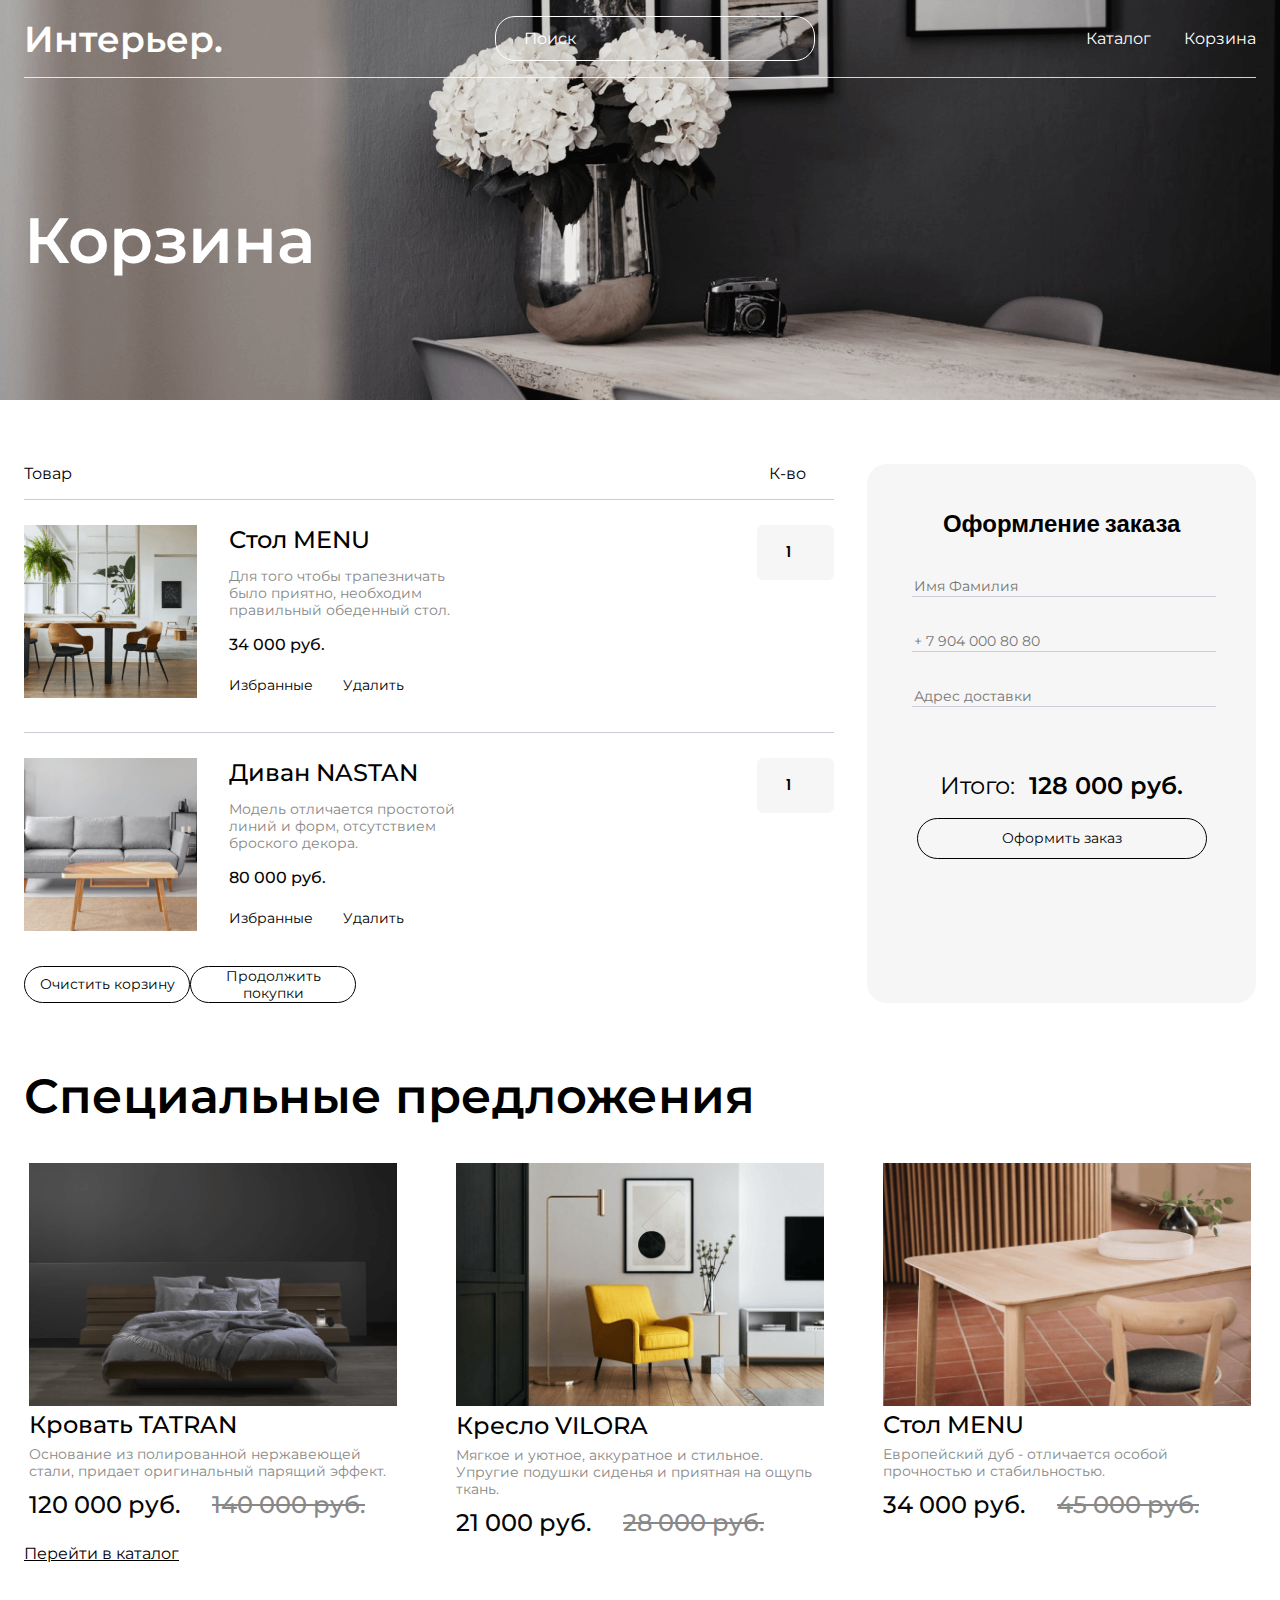
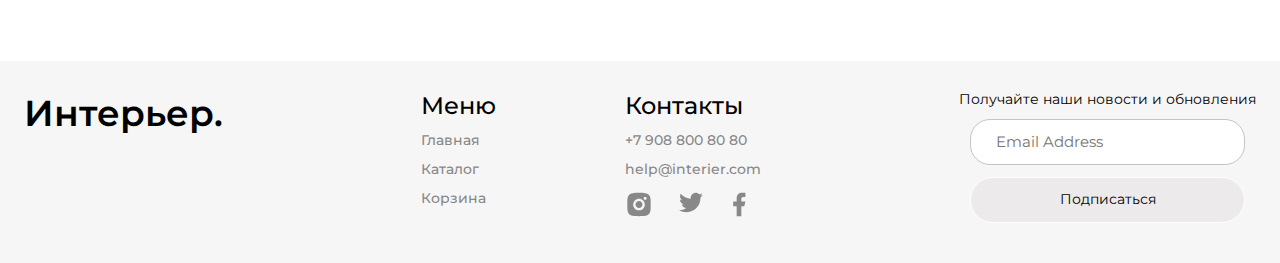
==== commit df504464: "replacment icons like and grouo in each cards on svg type" ====
--- a/basket.html
+++ b/basket.html
@@ -147,8 +147,25 @@
             <div class="product-card">
                 <div class="product-card__wrap-img">
                     <img src="./img/catalog_ind/Rectangle_22.png" alt="picture" class="product-card__picture">
-                    <img src="./img/cart_icons/heart.png" alt="picture" class="product-card__choice-one">
-                    <img src="./img/cart_icons/cart.png" alt="picture" class="product-card__choice-two">
+                    <div class="product-card__choice-one">
+                        <svg width="24" height="24" viewBox="0 0 24 24" xmlns="http://www.w3.org/2000/svg">
+                            <path
+                                d="M12 21C11.355 20.428 10.626 19.833 9.85499 19.2H9.84499C7.12999 16.98 4.05299 14.468 2.69399 11.458C2.24751 10.4997 2.0109 9.45713 1.99998 8.4C1.997 6.94949 2.57876 5.55899 3.6138 4.54277C4.64884 3.52655 6.04978 2.9704 7.49999 3C8.68062 3.00187 9.83583 3.34308 10.828 3.983C11.264 4.26597 11.6584 4.60826 12 5C12.3435 4.6098 12.738 4.26771 13.173 3.983C14.1647 3.34296 15.3197 3.00172 16.5 3C17.9502 2.9704 19.3511 3.52655 20.3862 4.54277C21.4212 5.55899 22.003 6.94949 22 8.4C21.9898 9.45882 21.7532 10.5032 21.306 11.463C19.947 14.473 16.871 16.984 14.156 19.2L14.146 19.208C13.374 19.837 12.646 20.432 12.001 21.008L12 21ZM7.49999 5C6.5685 4.98835 5.67006 5.34485 4.99999 5.992C4.35438 6.62617 3.99355 7.49505 3.99991 8.4C4.01132 9.1705 4.18582 9.92986 4.51199 10.628C5.1535 11.9267 6.0191 13.1021 7.06899 14.1C8.05999 15.1 9.19999 16.068 10.186 16.882C10.459 17.107 10.737 17.334 11.015 17.561L11.19 17.704C11.457 17.922 11.733 18.148 12 18.37L12.013 18.358L12.019 18.353H12.025L12.034 18.346H12.039H12.044L12.062 18.331L12.103 18.298L12.11 18.292L12.121 18.284H12.127L12.136 18.276L12.8 17.731L12.974 17.588C13.255 17.359 13.533 17.132 13.806 16.907C14.792 16.093 15.933 15.126 16.924 14.121C17.974 13.1236 18.8397 11.9485 19.481 10.65C19.8131 9.9458 19.9901 9.17851 20 8.4C20.0042 7.49784 19.6435 6.6323 19 6C18.3312 5.34992 17.4326 4.99049 16.5 5C15.3619 4.99033 14.2739 5.46737 13.51 6.311L12 8.051L10.49 6.311C9.72606 5.46737 8.63807 4.99033 7.49999 5Z" />
+                        </svg>
+                    </div>
+                    <div class="product-card__choice-two">
+                        <svg width="24" height="24" viewBox="0 0 24 24" xmlns="http://www.w3.org/2000/svg">
+                            <g clip-path="url(#clip0_196_498)">
+                                <path
+                                    d="M7 8V6C7 4.67916 7.07093 2.93397 8 2C8.92908 1.06603 10.6861 1 12 1C13.3139 1 15.0709 1.06603 16 2C16.9291 2.93397 17 4.67916 17 6V8H20C20.2628 8 20.8142 7.81321 21 8C21.1858 8.18679 21 8.73583 21 9V21C21 21.2642 21.1858 21.8132 21 22C20.8142 22.1868 20.2628 22 20 22H4C3.73722 22 3.18582 22.1868 3 22C2.81419 21.8132 3 21.2642 3 21V9C3 8.73583 2.81419 8.18679 3 8C3.18582 7.81321 3.73722 8 4 8H7ZM7 10H5V20H19V10H17V12H15V10H9V12H7V10ZM9 8H15V6C15 5.2075 14.5575 4.56038 14 4C13.4426 3.43962 12.7884 3 12 3C11.2117 3 10.5575 3.43962 10 4C9.44256 4.56038 9 5.2075 9 6V8Z" />
+                            </g>
+                            <defs>
+                                <clipPath id="clip0_196_498">
+                                    <rect width="24" height="24" />
+                                </clipPath>
+                            </defs>
+                        </svg>
+                    </div>
                 </div>
                 <a href="#" class="product-card__name">Кровать TATRAN</a>
                 <p class="product-card__descr">Основание из полированной нержавеющей стали, придает оригинальный парящий
@@ -161,8 +178,25 @@
             <div class="product-card">
                 <div class="product-card__wrap-img">
                     <img src="./img/catalog_ind/Rectangle_23.png" alt="picture" class="product-card__picture">
-                    <img src="./img/cart_icons/heart.png" alt="picture" class="product-card__choice-one">
-                    <img src="./img/cart_icons/cart.png" alt="picture" class="product-card__choice-two">
+                    <div class="product-card__choice-one">
+                        <svg width="24" height="24" viewBox="0 0 24 24" xmlns="http://www.w3.org/2000/svg">
+                            <path
+                                d="M12 21C11.355 20.428 10.626 19.833 9.85499 19.2H9.84499C7.12999 16.98 4.05299 14.468 2.69399 11.458C2.24751 10.4997 2.0109 9.45713 1.99998 8.4C1.997 6.94949 2.57876 5.55899 3.6138 4.54277C4.64884 3.52655 6.04978 2.9704 7.49999 3C8.68062 3.00187 9.83583 3.34308 10.828 3.983C11.264 4.26597 11.6584 4.60826 12 5C12.3435 4.6098 12.738 4.26771 13.173 3.983C14.1647 3.34296 15.3197 3.00172 16.5 3C17.9502 2.9704 19.3511 3.52655 20.3862 4.54277C21.4212 5.55899 22.003 6.94949 22 8.4C21.9898 9.45882 21.7532 10.5032 21.306 11.463C19.947 14.473 16.871 16.984 14.156 19.2L14.146 19.208C13.374 19.837 12.646 20.432 12.001 21.008L12 21ZM7.49999 5C6.5685 4.98835 5.67006 5.34485 4.99999 5.992C4.35438 6.62617 3.99355 7.49505 3.99991 8.4C4.01132 9.1705 4.18582 9.92986 4.51199 10.628C5.1535 11.9267 6.0191 13.1021 7.06899 14.1C8.05999 15.1 9.19999 16.068 10.186 16.882C10.459 17.107 10.737 17.334 11.015 17.561L11.19 17.704C11.457 17.922 11.733 18.148 12 18.37L12.013 18.358L12.019 18.353H12.025L12.034 18.346H12.039H12.044L12.062 18.331L12.103 18.298L12.11 18.292L12.121 18.284H12.127L12.136 18.276L12.8 17.731L12.974 17.588C13.255 17.359 13.533 17.132 13.806 16.907C14.792 16.093 15.933 15.126 16.924 14.121C17.974 13.1236 18.8397 11.9485 19.481 10.65C19.8131 9.9458 19.9901 9.17851 20 8.4C20.0042 7.49784 19.6435 6.6323 19 6C18.3312 5.34992 17.4326 4.99049 16.5 5C15.3619 4.99033 14.2739 5.46737 13.51 6.311L12 8.051L10.49 6.311C9.72606 5.46737 8.63807 4.99033 7.49999 5Z" />
+                        </svg>
+                    </div>
+                    <div class="product-card__choice-two">
+                        <svg width="24" height="24" viewBox="0 0 24 24" xmlns="http://www.w3.org/2000/svg">
+                            <g clip-path="url(#clip0_196_498)">
+                                <path
+                                    d="M7 8V6C7 4.67916 7.07093 2.93397 8 2C8.92908 1.06603 10.6861 1 12 1C13.3139 1 15.0709 1.06603 16 2C16.9291 2.93397 17 4.67916 17 6V8H20C20.2628 8 20.8142 7.81321 21 8C21.1858 8.18679 21 8.73583 21 9V21C21 21.2642 21.1858 21.8132 21 22C20.8142 22.1868 20.2628 22 20 22H4C3.73722 22 3.18582 22.1868 3 22C2.81419 21.8132 3 21.2642 3 21V9C3 8.73583 2.81419 8.18679 3 8C3.18582 7.81321 3.73722 8 4 8H7ZM7 10H5V20H19V10H17V12H15V10H9V12H7V10ZM9 8H15V6C15 5.2075 14.5575 4.56038 14 4C13.4426 3.43962 12.7884 3 12 3C11.2117 3 10.5575 3.43962 10 4C9.44256 4.56038 9 5.2075 9 6V8Z" />
+                            </g>
+                            <defs>
+                                <clipPath id="clip0_196_498">
+                                    <rect width="24" height="24" />
+                                </clipPath>
+                            </defs>
+                        </svg>
+                    </div>
                 </div>
                 <a href="#" class="product-card__name">Кресло VILORA</a>
                 <p class="product-card__descr">Мягкое и уютное, аккуратное и стильное. Упругие подушки сиденья и
@@ -175,8 +209,25 @@
             <div class="product-card">
                 <div class="product-card__wrap-img">
                     <img src="./img/catalog_ind/Rectangle_24.png" alt="picture" class="product-card__picture">
-                    <img src="./img/cart_icons/heart.png" alt="picture" class="product-card__choice-one">
-                    <img src="./img/cart_icons/cart.png" alt="picture" class="product-card__choice-two">
+                    <div class="product-card__choice-one">
+                        <svg width="24" height="24" viewBox="0 0 24 24" xmlns="http://www.w3.org/2000/svg">
+                            <path
+                                d="M12 21C11.355 20.428 10.626 19.833 9.85499 19.2H9.84499C7.12999 16.98 4.05299 14.468 2.69399 11.458C2.24751 10.4997 2.0109 9.45713 1.99998 8.4C1.997 6.94949 2.57876 5.55899 3.6138 4.54277C4.64884 3.52655 6.04978 2.9704 7.49999 3C8.68062 3.00187 9.83583 3.34308 10.828 3.983C11.264 4.26597 11.6584 4.60826 12 5C12.3435 4.6098 12.738 4.26771 13.173 3.983C14.1647 3.34296 15.3197 3.00172 16.5 3C17.9502 2.9704 19.3511 3.52655 20.3862 4.54277C21.4212 5.55899 22.003 6.94949 22 8.4C21.9898 9.45882 21.7532 10.5032 21.306 11.463C19.947 14.473 16.871 16.984 14.156 19.2L14.146 19.208C13.374 19.837 12.646 20.432 12.001 21.008L12 21ZM7.49999 5C6.5685 4.98835 5.67006 5.34485 4.99999 5.992C4.35438 6.62617 3.99355 7.49505 3.99991 8.4C4.01132 9.1705 4.18582 9.92986 4.51199 10.628C5.1535 11.9267 6.0191 13.1021 7.06899 14.1C8.05999 15.1 9.19999 16.068 10.186 16.882C10.459 17.107 10.737 17.334 11.015 17.561L11.19 17.704C11.457 17.922 11.733 18.148 12 18.37L12.013 18.358L12.019 18.353H12.025L12.034 18.346H12.039H12.044L12.062 18.331L12.103 18.298L12.11 18.292L12.121 18.284H12.127L12.136 18.276L12.8 17.731L12.974 17.588C13.255 17.359 13.533 17.132 13.806 16.907C14.792 16.093 15.933 15.126 16.924 14.121C17.974 13.1236 18.8397 11.9485 19.481 10.65C19.8131 9.9458 19.9901 9.17851 20 8.4C20.0042 7.49784 19.6435 6.6323 19 6C18.3312 5.34992 17.4326 4.99049 16.5 5C15.3619 4.99033 14.2739 5.46737 13.51 6.311L12 8.051L10.49 6.311C9.72606 5.46737 8.63807 4.99033 7.49999 5Z" />
+                        </svg>
+                    </div>
+                    <div class="product-card__choice-two">
+                        <svg width="24" height="24" viewBox="0 0 24 24" xmlns="http://www.w3.org/2000/svg">
+                            <g clip-path="url(#clip0_196_498)">
+                                <path
+                                    d="M7 8V6C7 4.67916 7.07093 2.93397 8 2C8.92908 1.06603 10.6861 1 12 1C13.3139 1 15.0709 1.06603 16 2C16.9291 2.93397 17 4.67916 17 6V8H20C20.2628 8 20.8142 7.81321 21 8C21.1858 8.18679 21 8.73583 21 9V21C21 21.2642 21.1858 21.8132 21 22C20.8142 22.1868 20.2628 22 20 22H4C3.73722 22 3.18582 22.1868 3 22C2.81419 21.8132 3 21.2642 3 21V9C3 8.73583 2.81419 8.18679 3 8C3.18582 7.81321 3.73722 8 4 8H7ZM7 10H5V20H19V10H17V12H15V10H9V12H7V10ZM9 8H15V6C15 5.2075 14.5575 4.56038 14 4C13.4426 3.43962 12.7884 3 12 3C11.2117 3 10.5575 3.43962 10 4C9.44256 4.56038 9 5.2075 9 6V8Z" />
+                            </g>
+                            <defs>
+                                <clipPath id="clip0_196_498">
+                                    <rect width="24" height="24" />
+                                </clipPath>
+                            </defs>
+                        </svg>
+                    </div>
                 </div>
                 <a href="#" class="product-card__name">Стол MENU</a>
                 <p class="product-card__descr">Европейский дуб - отличается особой прочностью и стабильностью.</p>
--- a/css/style.min.css
+++ b/css/style.min.css
@@ -1 +1 @@
-.center{padding-left:calc(50% - 600px);padding-right:calc(50% - 600px)}@-webkit-keyframes heartbeat{from{-webkit-transform:scale(1);transform:scale(1);-webkit-transform-origin:center center;transform-origin:center center;-webkit-animation-timing-function:ease-out;animation-timing-function:ease-out}10%{-webkit-transform:scale(0.91);transform:scale(0.91);-webkit-animation-timing-function:ease-in;animation-timing-function:ease-in}17%{-webkit-transform:scale(0.98);transform:scale(0.98);-webkit-animation-timing-function:ease-out;animation-timing-function:ease-out}33%{-webkit-transform:scale(0.87);transform:scale(0.87);-webkit-animation-timing-function:ease-in;animation-timing-function:ease-in}45%{-webkit-transform:scale(1);transform:scale(1);-webkit-animation-timing-function:ease-out;animation-timing-function:ease-out}}@keyframes heartbeat{from{-webkit-transform:scale(1);transform:scale(1);-webkit-transform-origin:center center;transform-origin:center center;-webkit-animation-timing-function:ease-out;animation-timing-function:ease-out}10%{-webkit-transform:scale(0.91);transform:scale(0.91);-webkit-animation-timing-function:ease-in;animation-timing-function:ease-in}17%{-webkit-transform:scale(0.98);transform:scale(0.98);-webkit-animation-timing-function:ease-out;animation-timing-function:ease-out}33%{-webkit-transform:scale(0.87);transform:scale(0.87);-webkit-animation-timing-function:ease-in;animation-timing-function:ease-in}45%{-webkit-transform:scale(1);transform:scale(1);-webkit-animation-timing-function:ease-out;animation-timing-function:ease-out}}.btn{width:200px;height:37px;border:1px solid #000;border-radius:50px;background-color:#fff;font-family:"Montserrat";font-style:normal;font-weight:400;font-size:14px;line-height:17px;color:#020202;cursor:pointer;-webkit-transition:.3s;transition:.3s}.btn:hover{background-color:#000;cursor:pointer;color:#fff;-webkit-transition:.3s;transition:.3s}.btn_bigger{width:290px;height:41px;background-color:rgba(0,0,0,0)}.btn_gray{background:rgba(222,215,215,.41);border:1px solid #fff;width:275px;height:46px;-webkit-animation:heartbeat 2000ms ease-in-out 3s infinite both;animation:heartbeat 2000ms ease-in-out 3s infinite both}.btn_catalog{width:166px}.logo{font-family:"Montserrat";font-style:normal;font-weight:600;font-size:36px;line-height:44px;color:#fff;text-decoration:none}.logo_black{color:#000}.wrapp_header{background-image:url(../img/bg/basket_bg.png);min-height:400px;background-size:cover;background-repeat:no-repeat;margin-top:0px;background-position:center}.wrapp_sales{display:grid;grid-template-columns:repeat(12, 1fr);-webkit-column-gap:33px;-moz-column-gap:33px;column-gap:33px}.wrapp_spec{display:-webkit-box;display:-ms-flexbox;display:flex;-webkit-box-pack:justify;-ms-flex-pack:justify;justify-content:space-between;margin-top:32px;-ms-flex-wrap:wrap;flex-wrap:wrap}.wrapp_footer{display:-webkit-box;display:-ms-flexbox;display:flex;-webkit-box-pack:justify;-ms-flex-pack:justify;justify-content:space-between}.header{display:-webkit-box;display:-ms-flexbox;display:flex;-webkit-box-pack:justify;-ms-flex-pack:justify;justify-content:space-between;min-height:77px;-webkit-box-align:center;-ms-flex-align:center;align-items:center;border-bottom:.5px solid rgba(255,255,255,.8)}.header__input{border:1px solid #fff;border-radius:20px;width:288px;height:41px;background:rgba(0,0,0,0);padding-left:28px;outline:none;font-family:"Montserrat";color:#fff;-webkit-transition:.5s;transition:.5s}.header__input::-webkit-input-placeholder{color:#fff}.header__input::-moz-placeholder{color:#fff}.header__input:-ms-input-placeholder{color:#fff}.header__input::-ms-input-placeholder{color:#fff}.header__input::placeholder{color:#fff}.header__input:focus{background-color:rgba(255,255,255,.8);border-color:#272727;color:#000;-webkit-transition:.5s;transition:.5s}.header__input:focus::-webkit-input-placeholder{color:#000}.header__input:focus::-moz-placeholder{color:#000}.header__input:focus:-ms-input-placeholder{color:#000}.header__input:focus::-ms-input-placeholder{color:#000}.header__input:focus::placeholder{color:#000}.header__menu{width:170px;display:-webkit-box;display:-ms-flexbox;display:flex;-webkit-box-pack:justify;-ms-flex-pack:justify;justify-content:space-between}.header__link{font-family:"Montserrat";font-style:normal;font-weight:400;font-size:16px;line-height:20px;text-decoration:none;color:#fff}.header__link:hover{text-decoration:underline}.header__menu-mobile{display:none}.header__menu-mobile-link-svg{-webkit-transition:.4s;transition:.4s;fill:#fff}.header__menu-mobile-link-svg:hover{fill:#000}.product-card{width:378px;-webkit-box-sizing:border-box;box-sizing:border-box;-webkit-transition:.3s;transition:.3s;padding:5px}.product-card:hover{-webkit-box-shadow:0px 0px 10px 1px gray;box-shadow:0px 0px 10px 1px gray;-webkit-transform:scale(1.005);transform:scale(1.005)}.product-card__choice-one{display:none}.product-card__choice-two{display:none}.product-card__wrap-img{position:relative;cursor:-webkit-zoom-in;cursor:zoom-in}.product-card__wrap-img:hover .product-card__choice-one{display:block;position:absolute;right:4%;top:4%;cursor:pointer}.product-card__wrap-img:hover .product-card__choice-two{display:block;position:absolute;right:12.15%;top:3.3%;cursor:pointer}.product-card__picture{width:100%}.product-card__name{font-family:"Montserrat";font-style:normal;font-weight:500;font-size:24px;line-height:29px;color:#000;margin-top:10px}.product-card__descr{font-family:"Montserrat";font-style:normal;font-weight:400;font-size:14px;line-height:17px;color:#888;margin-top:7px}.product-card__flex-wrap{display:-webkit-box;display:-ms-flexbox;display:flex;gap:32px;margin-top:10px;margin-bottom:0px}.product-card__price{font-family:"Montserrat";font-style:normal;font-weight:500;font-size:24px;line-height:29px;color:#050505}.product-card__price_line{text-decoration-line:line-through;color:#888}.footer{margin-top:95px;background-color:#f7f6f6;padding-top:30px;padding-bottom:40px}.footer_home{margin-top:63px}.footer__men{display:-webkit-box;display:-ms-flexbox;display:flex;-webkit-box-orient:vertical;-webkit-box-direction:normal;-ms-flex-direction:column;flex-direction:column;gap:12px}.footer__cont{display:-webkit-box;display:-ms-flexbox;display:flex;-webkit-box-orient:vertical;-webkit-box-direction:normal;-ms-flex-direction:column;flex-direction:column;gap:12px}.footer__forms{display:-webkit-box;display:-ms-flexbox;display:flex;-webkit-box-orient:vertical;-webkit-box-direction:normal;-ms-flex-direction:column;flex-direction:column;-webkit-box-align:center;-ms-flex-align:center;align-items:center;gap:12px}.footer__menu-title{font-family:"Montserrat";font-style:normal;font-weight:500;font-size:24px;line-height:29px;color:#000}.footer__menu-link{display:block;font-family:"Montserrat";font-style:normal;font-weight:500;font-size:14px;line-height:17px;color:#888}.footer__cont-title{font-family:"Montserrat";font-style:normal;font-weight:500;font-size:24px;line-height:29px;color:#000}.footer__cont-link{display:block;font-family:"Montserrat";font-style:normal;font-weight:500;font-size:14px;line-height:17px;color:#888}.footer__cont-ico{display:-webkit-box;display:-ms-flexbox;display:flex;-webkit-box-pack:justify;-ms-flex-pack:justify;justify-content:space-between;-webkit-box-align:center;-ms-flex-align:center;align-items:center;width:100%}.footer__cont-ico-img{display:block;width:28px;min-height:28px;cursor:pointer}.footer__cont-ico-img-inst{fill:#888}.footer__cont-ico-img-inst:hover{-webkit-transition:.4s;transition:.4s;fill:#000}.footer__cont-ico-img-twit{fill:#888}.footer__cont-ico-img-twit:hover{-webkit-transition:.4s;transition:.4s;fill:#000}.footer__wrapdiv{display:-webkit-box;display:-ms-flexbox;display:flex;-webkit-box-pack:justify;-ms-flex-pack:justify;justify-content:space-between;min-width:340px}.footer__cont-ico-img-face{fill:#888}.footer__cont-ico-img-face:hover{-webkit-transition:.4s;transition:.4s;fill:#000}.footer__forms-news{font-family:"Montserrat";font-style:normal;font-weight:400;font-size:14px;line-height:16px;color:#000}.footer__forms-mail{background:#fff;border:1px solid #c4c4c4;-webkit-box-sizing:border-box;box-sizing:border-box;border-radius:20px;font-style:normal;font-weight:normal;font-size:15px;line-height:18px;color:#000;height:46px;width:275px;padding-left:25px;font-family:"Montserrat"}.sales{padding-top:64px}.sales__content{grid-column:span 8}.sales__nav{display:-webkit-box;display:-ms-flexbox;display:flex;-webkit-box-pack:justify;-ms-flex-pack:justify;justify-content:space-between;-webkit-box-align:center;-ms-flex-align:center;align-items:center;grid-column:span 4;padding-bottom:15px;padding-right:28px}.sales__nav-item{font-family:"Montserrat";font-style:normal;font-weight:400;font-size:16px;line-height:20px;color:#000}.sales__card{display:-webkit-box;display:-ms-flexbox;display:flex;padding:25px 0 32px 0;-webkit-column-gap:32px;-moz-column-gap:32px;column-gap:32px;border-top:1px solid #cacdd8}.sales__wr-btn{display:-webkit-box;display:-ms-flexbox;display:flex;-ms-flex-line-pack:center;align-content:center}.sales__card-picture{grid-column:span 2;width:173px;height:173px}.sales__wr-descr{display:-webkit-box;display:-ms-flexbox;display:flex;-webkit-box-pack:justify;-ms-flex-pack:justify;justify-content:space-between;width:100%}.sales__info-product{display:-webkit-box;display:-ms-flexbox;display:flex;-webkit-box-orient:vertical;-webkit-box-direction:normal;-ms-flex-direction:column;flex-direction:column;width:235px}.sales__card-name{margin-bottom:14px;font-family:"Montserrat";font-style:normal;font-weight:500;font-size:24px;line-height:29px;color:#000}.sales__card-descr{margin-bottom:16px;font-family:"Montserrat";font-style:normal;font-weight:400;font-size:14px;line-height:17px;color:#888}.sales__card-price{font-family:"Montserrat";font-style:normal;font-weight:500;font-size:16px;line-height:20px;color:#050505;margin-bottom:16px}.sales__flex-wr-links{display:-webkit-box;display:-ms-flexbox;display:flex;-webkit-column-gap:30px;-moz-column-gap:30px;column-gap:30px}.sales__card-link{font-family:"Montserrat";font-style:normal;font-weight:400;font-size:14px;line-height:210%;color:#000}.sales__card-link:hover{text-decoration:underline}.sales__card-input{width:71px;height:51px;background-color:#f7f6f6;border:1px solid #f7f6f6;border-radius:6px;text-align:center;font-family:"Poppins";font-style:normal;font-weight:600;font-size:14px;line-height:210%;display:-webkit-box;display:-ms-flexbox;display:flex;-webkit-box-align:center;-ms-flex-align:center;align-items:center;text-align:center;color:#000}.sales__form{grid-column:span 4;display:-webkit-box;display:-ms-flexbox;display:flex;-webkit-box-orient:vertical;-webkit-box-direction:normal;-ms-flex-direction:column;flex-direction:column;-webkit-box-align:center;-ms-flex-align:center;align-items:center;background:#f7f6f6;border-radius:20px}.sales__form-bar{margin-top:35px;width:300px;text-align:center}.sales__form-title{margin-top:42px;font-family:"Poppins",sans-serif;font-style:normal;font-weight:700;font-size:24px;line-height:36px;color:#000}.sales__text-input{border:0;border-bottom:1px solid #cacdd8;background-color:rgba(0,0,0,0);font-family:"Montserrat";font-style:normal;font-weight:400;font-size:14px;line-height:17px;color:#000;width:100%}.sales__text-input:not(:first-child){margin-top:35px}.sales__text-input::-webkit-input-placeholder{background:rgba(0,0,0,0)}.sales__text-input::-moz-placeholder{background:rgba(0,0,0,0)}.sales__text-input:-ms-input-placeholder{background:rgba(0,0,0,0)}.sales__text-input::-ms-input-placeholder{background:rgba(0,0,0,0)}.sales__text-input::placeholder{background:rgba(0,0,0,0)}.sales__sum-wrap{margin:64px 0 18px 0}.sales__sum-count{font-family:"Montserrat";font-weight:400px;font-size:24px;line-height:29px;color:#000}.sales__sum-count_medium{font-weight:600;padding-left:10px}.spec-content__title{font-family:"Montserrat";font-style:normal;font-weight:600;font-size:48px;line-height:59px;color:#000;margin-top:64px}.spec-content__link{display:block;margin-top:32px;font-family:"Montserrat";font-style:normal;font-weight:400;font-size:16px;line-height:24px;text-decoration-line:none;color:#000;text-decoration:none}.basket-promo__title{font-family:"Montserrat";font-style:normal;font-weight:600;font-size:64px;line-height:70px;color:#fff;margin-top:127px;display:block}.top{background-image:url(../img/bg/header_bg.png);min-height:735px;background-size:cover;background-repeat:no-repeat;margin-top:0px;background-position:center}.special__wrap-product{display:-webkit-box;display:-ms-flexbox;display:flex;-ms-flex-wrap:wrap;flex-wrap:wrap;gap:32px}.catalog__wrap-product{display:-webkit-box;display:-ms-flexbox;display:flex;-ms-flex-wrap:wrap;flex-wrap:wrap;-webkit-column-gap:32px;-moz-column-gap:32px;column-gap:32px;row-gap:32px}.home__title{font-family:"Montserrat";font-style:normal;font-weight:600;font-size:64px;line-height:70px;color:#fff;margin-bottom:16px;margin-top:64px}.home__descr{font-family:"Montserrat";font-style:normal;font-weight:400;font-size:24px;line-height:32px;color:#fff;margin-bottom:16px}.content-link{font-family:"Montserrat";font-style:normal;font-weight:400;font-size:16px;line-height:24px;text-decoration:none;color:#fff;text-decoration:underline}.content-link_black{color:#000}.furniture__grid-wrap{display:grid;grid-template-columns:repeat(12, 1fr);gap:32px}.furniture__item{display:grid;height:415px;grid-column:span 4;-webkit-transition:1s;transition:1s}.furniture__item:hover{-webkit-transform:scale(1.03);transform:scale(1.03);-webkit-transition:all .8s ease-out;transition:all .8s ease-out;-webkit-box-shadow:#000 1px 0 10px;box-shadow:#000 1px 0 10px}.furniture__item--6-colums{grid-column:span 6}.furniture__item--background-1{background-image:url(../img/furninure/Rectangle\ 17.png);background-position:center}.furniture__item--background-2{background-image:url(../img/furninure/Rectangle\ 18.png);background-position:center}.furniture__item--background-3{background-image:url(../img/furninure/Rectangle\ 19.png);background-position:center}.furniture__item--background-4{background-image:url(../img/furninure/Rectangle\ 20.png);background-position:center}.furniture__item--background-5{background-image:url(../img/furninure/Rectangle\ 21.png);background-position:center}.furniture__card-name{font-family:"Montserrat";font-weight:600;font-size:34px;line-height:41px;text-transform:uppercase;color:#fff;text-decoration:none;display:grid;-webkit-box-pack:center;-ms-flex-pack:center;justify-content:center;-webkit-box-align:center;-ms-flex-align:center;align-items:center}.header{margin-bottom:85px}.top--catalog{background-image:url(../img/bg/Rectangle\ 29\ \(1\).png);min-height:400px}.catalog-promo__title{font-family:"Montserrat";font-weight:600;font-size:64px;line-height:70px;color:#fff;margin-top:127px}.catalog-items__grid-wrap{display:-webkit-box;display:-ms-flexbox;display:flex;-ms-flex-wrap:wrap;flex-wrap:wrap;-webkit-column-gap:32px;-moz-column-gap:32px;column-gap:32px;row-gap:48px}.catalog-items__link{padding-top:32px}.catalog-items__link-to{font-family:"Montserrat";font-style:normal;font-weight:400;font-size:16px;line-height:24px;text-decoration:none;color:#000;text-decoration:underline}.catalog-items__menu-bar{padding-top:64px;padding-bottom:41px;display:-webkit-box;display:-ms-flexbox;display:flex;-webkit-box-pack:justify;-ms-flex-pack:justify;justify-content:space-between;-webkit-box-align:center;-ms-flex-align:center;align-items:center}.catalog-items__menu{display:-webkit-box;display:-ms-flexbox;display:flex;min-width:240px}.catalog-items__menu-link{display:block;margin-right:25px;position:relative;font-family:"Montserrat";font-style:normal;font-weight:400;font-size:16px;line-height:20px;text-decoration:none;color:#000}.catalog-items__menu-link::before{content:"";bottom:0;left:0;position:absolute;width:0%;height:2px;background-color:#888;-webkit-transition:all .5s ease-out;transition:all .5s ease-out}.catalog-items__menu-link:not(:last-child)::after{content:"/";position:absolute;display:block;font-weight:400;font-size:16px;right:-16px;top:2px;pointer-events:none}.catalog-items__menu-link:hover:before{width:100%}.standart-select{border:1px solid #c4c4c4;border-radius:20px;padding:11px 20px 10px 14px;outline:none;cursor:pointer;font-family:"Montserrat";font-style:normal;font-weight:400;font-size:16px;line-height:20px;color:#000;width:100%;height:41px}.select-wrapp{position:relative;width:288px}.select-wrapp::after{content:"";position:absolute;top:50%;left:87%;-webkit-transform:translateY(-50%);transform:translateY(-50%);display:block;width:20px;height:11px;background-image:url(../img/Polygon\ 1.svg);pointer-events:none;background-repeat:no-repeat;background-size:contain}select{-moz-appearance:none;-webkit-appearance:none;appearance:none}.catalog__link{margin-top:30px}.products-title{font-weight:600;font-size:48px;line-height:59px;color:#000;margin-bottom:8px;font-family:"Montserrat";margin-bottom:20px;margin:64px 0 32px 0}@media(max-width: 1280px){.center{padding-left:24px;padding-right:24px}}@media(min-width: 1024px)and (max-width: 1245px){.center{padding-left:calc(50% - 500px);padding-right:calc(50% - 500px)}.special__wrap-product{-webkit-column-gap:50px;-moz-column-gap:50px;column-gap:50px;-webkit-box-pack:center;-ms-flex-pack:center;justify-content:center}.products-title{text-align:center}.catalog__wrap-product{-webkit-column-gap:50px;-moz-column-gap:50px;column-gap:50px;-webkit-box-pack:center;-ms-flex-pack:center;justify-content:center;row-gap:32px}.furniture__item{height:300px}.product-card{width:400px}}@media(max-width: 1024px){.center{padding-left:calc(50% - 393px);padding-right:calc(50% - 393px)}.furniture__item{height:268px}.special__wrap-product{-webkit-column-gap:29px;-moz-column-gap:29px;column-gap:29px;-webkit-box-pack:left;-ms-flex-pack:left;justify-content:left}.catalog__wrap-product{-webkit-column-gap:29px;-moz-column-gap:29px;column-gap:29px;row-gap:29px}.footer__wr-logo{display:none}.footer__forms-news{font-size:12px}.footer__forms{width:268px}}@media(min-width: 768px)and (max-width: 833px){.center{padding-left:calc(50% - 360px);padding-right:calc(50% - 360px)}.product-card{width:345px}.catalog__wrap-product{-webkit-column-gap:29px;-moz-column-gap:29px;column-gap:29px}}@media(min-width: 1024px)and (max-width: 1245px){.catalog-items__grid-wrap{-webkit-column-gap:50px;-moz-column-gap:50px;column-gap:50px;-webkit-box-pack:center;-ms-flex-pack:center;justify-content:center;row-gap:29px}}@media(max-width: 1024px){.catalog-items__grid-wrap{-webkit-column-gap:29px;-moz-column-gap:29px;column-gap:29px;row-gap:29px}}@media(max-width: 1024px){.wrapp_sales{grid-template-columns:repeat(auto-fit, minmax(250px, 1fr));row-gap:64px}.wrapp_spec{gap:29px}.sales__form{width:376px;min-height:556px}.spec-content__title{font-size:47px}}@media(min-width: 1024px)and (max-width: 1245px){.wrapp_spec{-webkit-column-gap:50px;-moz-column-gap:50px;column-gap:50px;-webkit-box-pack:center;-ms-flex-pack:center;justify-content:center;row-gap:50px}.spec-content__title{text-align:center}}@media(min-width: 768px)and (max-width: 833px){.wrapp_spec{gap:29px}}@media(max-width: 767px){.center{padding-left:calc(50% - 172.5px);padding-right:calc(50% - 172.5px)}.header{margin-bottom:29px;padding-top:32px;min-height:57px;border-bottom:none}.header__input{display:none}.header__menu{display:none}.header__menu-mobile{display:-webkit-box;display:-ms-flexbox;display:flex;gap:32px;-ms-flex-line-pack:center;align-content:center}.header__menu-mobile-link{display:-webkit-box;display:-ms-flexbox;display:flex;-ms-flex-line-pack:center;align-content:center}.logo{font-size:18px;line-height:22px}.home__title{font-family:"Montserrat";font-style:normal;font-weight:600;font-size:48px;line-height:59px;text-align:center;margin-top:0;color:#fff}.home__descr{font-family:"Montserrat";font-style:normal;font-weight:400;font-size:16px;line-height:32px;text-align:center;color:#fff}.home__link{display:block;text-align:center}.content-link{display:block}.content-link_right{text-align:left}.content-link_center{text-align:center}.furniture__grid-wrap{grid-template-columns:repeat(auto-fit, minmax(250px, 343px))}.furniture__item{height:374px}.furniture__item--6-colums{grid-column:span 4;height:243px}.furniture__card-name{font-size:28px;line-height:34px}.products-title{font-size:24px;line-height:29px;margin-top:32px;margin-bottom:32px}.footer{margin-top:32px}.footer__wrapdiv{display:-webkit-box;display:-ms-flexbox;display:flex;-webkit-box-pack:justify;-ms-flex-pack:justify;justify-content:space-between;min-width:100%}.footer__forms{margin-top:32px}.product-card__name{font-size:18px;line-height:22px}.product-card__descr{font-size:14px;line-height:17px}.product-card__price{font-size:18px;line-height:22px}.wrapp_footer{-ms-flex-wrap:wrap;flex-wrap:wrap;-webkit-box-pack:center;-ms-flex-pack:center;justify-content:center}.catalog-promo__title{text-align:center;font-size:48px;line-height:59px}.catalog-items__menu-bar{-ms-flex-wrap:wrap;flex-wrap:wrap;gap:16px}.sales__card-picture{display:none}.sales__wr-descr{-webkit-box-pack:justify;-ms-flex-pack:justify;justify-content:space-between}.sales__content{grid-column:span 4}.sales__wr-btn{-webkit-box-pack:center;-ms-flex-pack:center;justify-content:center}.sales__form{width:342px}.spec-content__title{font-size:24px;line-height:29px;margin-top:42px}.basket-promo__title{font-size:48px;line-height:59px;text-align:center}}+.center{padding-left:calc(50% - 600px);padding-right:calc(50% - 600px)}@-webkit-keyframes heartbeat{from{-webkit-transform:scale(1);transform:scale(1);-webkit-transform-origin:center center;transform-origin:center center;-webkit-animation-timing-function:ease-out;animation-timing-function:ease-out}10%{-webkit-transform:scale(0.91);transform:scale(0.91);-webkit-animation-timing-function:ease-in;animation-timing-function:ease-in}17%{-webkit-transform:scale(0.98);transform:scale(0.98);-webkit-animation-timing-function:ease-out;animation-timing-function:ease-out}33%{-webkit-transform:scale(0.87);transform:scale(0.87);-webkit-animation-timing-function:ease-in;animation-timing-function:ease-in}45%{-webkit-transform:scale(1);transform:scale(1);-webkit-animation-timing-function:ease-out;animation-timing-function:ease-out}}@keyframes heartbeat{from{-webkit-transform:scale(1);transform:scale(1);-webkit-transform-origin:center center;transform-origin:center center;-webkit-animation-timing-function:ease-out;animation-timing-function:ease-out}10%{-webkit-transform:scale(0.91);transform:scale(0.91);-webkit-animation-timing-function:ease-in;animation-timing-function:ease-in}17%{-webkit-transform:scale(0.98);transform:scale(0.98);-webkit-animation-timing-function:ease-out;animation-timing-function:ease-out}33%{-webkit-transform:scale(0.87);transform:scale(0.87);-webkit-animation-timing-function:ease-in;animation-timing-function:ease-in}45%{-webkit-transform:scale(1);transform:scale(1);-webkit-animation-timing-function:ease-out;animation-timing-function:ease-out}}.btn{width:200px;height:37px;border:1px solid #000;border-radius:50px;background-color:#fff;font-family:"Montserrat";font-style:normal;font-weight:400;font-size:14px;line-height:17px;color:#020202;cursor:pointer;-webkit-transition:.3s;transition:.3s}.btn:hover{background-color:#000;cursor:pointer;color:#fff;-webkit-transition:.3s;transition:.3s}.btn_bigger{width:290px;height:41px;background-color:rgba(0,0,0,0)}.btn_gray{background:rgba(222,215,215,.41);border:1px solid #fff;width:275px;height:46px;-webkit-animation:heartbeat 2000ms ease-in-out 3s infinite both;animation:heartbeat 2000ms ease-in-out 3s infinite both}.btn_catalog{width:166px}.logo{font-family:"Montserrat";font-style:normal;font-weight:600;font-size:36px;line-height:44px;color:#fff;text-decoration:none}.logo_black{color:#000}.wrapp_header{background-image:url(../img/bg/basket_bg.png);min-height:400px;background-size:cover;background-repeat:no-repeat;margin-top:0px;background-position:center}.wrapp_sales{display:grid;grid-template-columns:repeat(12, 1fr);-webkit-column-gap:33px;-moz-column-gap:33px;column-gap:33px}.wrapp_spec{display:-webkit-box;display:-ms-flexbox;display:flex;-webkit-box-pack:justify;-ms-flex-pack:justify;justify-content:space-between;margin-top:32px;-ms-flex-wrap:wrap;flex-wrap:wrap}.wrapp_footer{display:-webkit-box;display:-ms-flexbox;display:flex;-webkit-box-pack:justify;-ms-flex-pack:justify;justify-content:space-between}.header{display:-webkit-box;display:-ms-flexbox;display:flex;-webkit-box-pack:justify;-ms-flex-pack:justify;justify-content:space-between;min-height:77px;-webkit-box-align:center;-ms-flex-align:center;align-items:center;border-bottom:.5px solid rgba(255,255,255,.8)}.header__input{border:1px solid #fff;border-radius:20px;width:288px;height:41px;background:rgba(0,0,0,0);padding-left:28px;outline:none;font-family:"Montserrat";color:#fff;-webkit-transition:.5s;transition:.5s}.header__input::-webkit-input-placeholder{color:#fff}.header__input::-moz-placeholder{color:#fff}.header__input:-ms-input-placeholder{color:#fff}.header__input::-ms-input-placeholder{color:#fff}.header__input::placeholder{color:#fff}.header__input:focus{background-color:rgba(255,255,255,.8);border-color:#272727;color:#000;-webkit-transition:.5s;transition:.5s}.header__input:focus::-webkit-input-placeholder{color:#000}.header__input:focus::-moz-placeholder{color:#000}.header__input:focus:-ms-input-placeholder{color:#000}.header__input:focus::-ms-input-placeholder{color:#000}.header__input:focus::placeholder{color:#000}.header__menu{width:170px;display:-webkit-box;display:-ms-flexbox;display:flex;-webkit-box-pack:justify;-ms-flex-pack:justify;justify-content:space-between}.header__link{font-family:"Montserrat";font-style:normal;font-weight:400;font-size:16px;line-height:20px;text-decoration:none;color:#fff}.header__link:hover{text-decoration:underline}.header__menu-mobile{display:none}.header__menu-mobile-link-svg{-webkit-transition:.4s;transition:.4s;fill:#fff}.header__menu-mobile-link-svg:hover{fill:#000}.product-card{width:378px;-webkit-box-sizing:border-box;box-sizing:border-box;-webkit-transition:.3s;transition:.3s;padding:5px}.product-card:hover{-webkit-box-shadow:0px 0px 10px 1px gray;box-shadow:0px 0px 10px 1px gray;-webkit-transform:scale(1.005);transform:scale(1.005)}.product-card__choice-one{display:none}.product-card__choice-two{display:none}.product-card__wrap-img{position:relative;cursor:-webkit-zoom-in;cursor:zoom-in}.product-card__wrap-img:hover .product-card__choice-one{display:block;position:absolute;right:4%;top:4%;cursor:pointer;fill:#fff}.product-card__wrap-img:hover .product-card__choice-one:hover{fill:#f48484}.product-card__wrap-img:hover .product-card__choice-two{display:block;position:absolute;right:12.15%;top:3.3%;cursor:pointer;fill:#fff}.product-card__wrap-img:hover .product-card__choice-two:hover{fill:#f48484}.product-card__picture{width:100%}.product-card__name{font-family:"Montserrat";font-style:normal;font-weight:500;font-size:24px;line-height:29px;color:#000;margin-top:10px}.product-card__descr{font-family:"Montserrat";font-style:normal;font-weight:400;font-size:14px;line-height:17px;color:#888;margin-top:7px}.product-card__flex-wrap{display:-webkit-box;display:-ms-flexbox;display:flex;gap:32px;margin-top:10px;margin-bottom:0px}.product-card__price{font-family:"Montserrat";font-style:normal;font-weight:500;font-size:24px;line-height:29px;color:#050505}.product-card__price_line{text-decoration-line:line-through;color:#888}.footer{margin-top:95px;background-color:#f7f6f6;padding-top:30px;padding-bottom:40px}.footer_home{margin-top:63px}.footer__men{display:-webkit-box;display:-ms-flexbox;display:flex;-webkit-box-orient:vertical;-webkit-box-direction:normal;-ms-flex-direction:column;flex-direction:column;gap:12px}.footer__cont{display:-webkit-box;display:-ms-flexbox;display:flex;-webkit-box-orient:vertical;-webkit-box-direction:normal;-ms-flex-direction:column;flex-direction:column;gap:12px}.footer__forms{display:-webkit-box;display:-ms-flexbox;display:flex;-webkit-box-orient:vertical;-webkit-box-direction:normal;-ms-flex-direction:column;flex-direction:column;-webkit-box-align:center;-ms-flex-align:center;align-items:center;gap:12px}.footer__menu-title{font-family:"Montserrat";font-style:normal;font-weight:500;font-size:24px;line-height:29px;color:#000}.footer__menu-link{display:block;font-family:"Montserrat";font-style:normal;font-weight:500;font-size:14px;line-height:17px;color:#888}.footer__cont-title{font-family:"Montserrat";font-style:normal;font-weight:500;font-size:24px;line-height:29px;color:#000}.footer__cont-link{display:block;font-family:"Montserrat";font-style:normal;font-weight:500;font-size:14px;line-height:17px;color:#888}.footer__cont-ico{display:-webkit-box;display:-ms-flexbox;display:flex;-webkit-box-pack:justify;-ms-flex-pack:justify;justify-content:space-between;-webkit-box-align:center;-ms-flex-align:center;align-items:center;width:100%}.footer__cont-ico-img{display:block;width:28px;min-height:28px;cursor:pointer}.footer__cont-ico-img-inst{fill:#888}.footer__cont-ico-img-inst:hover{-webkit-transition:.4s;transition:.4s;fill:#000}.footer__cont-ico-img-twit{fill:#888}.footer__cont-ico-img-twit:hover{-webkit-transition:.4s;transition:.4s;fill:#000}.footer__wrapdiv{display:-webkit-box;display:-ms-flexbox;display:flex;-webkit-box-pack:justify;-ms-flex-pack:justify;justify-content:space-between;min-width:340px}.footer__cont-ico-img-face{fill:#888}.footer__cont-ico-img-face:hover{-webkit-transition:.4s;transition:.4s;fill:#000}.footer__forms-news{font-family:"Montserrat";font-style:normal;font-weight:400;font-size:14px;line-height:16px;color:#000}.footer__forms-mail{background:#fff;border:1px solid #c4c4c4;-webkit-box-sizing:border-box;box-sizing:border-box;border-radius:20px;font-style:normal;font-weight:normal;font-size:15px;line-height:18px;color:#000;height:46px;width:275px;padding-left:25px;font-family:"Montserrat"}.sales{padding-top:64px}.sales__content{grid-column:span 8}.sales__nav{display:-webkit-box;display:-ms-flexbox;display:flex;-webkit-box-pack:justify;-ms-flex-pack:justify;justify-content:space-between;-webkit-box-align:center;-ms-flex-align:center;align-items:center;grid-column:span 4;padding-bottom:15px;padding-right:28px}.sales__nav-item{font-family:"Montserrat";font-style:normal;font-weight:400;font-size:16px;line-height:20px;color:#000}.sales__card{display:-webkit-box;display:-ms-flexbox;display:flex;padding:25px 0 32px 0;-webkit-column-gap:32px;-moz-column-gap:32px;column-gap:32px;border-top:1px solid #cacdd8}.sales__wr-btn{display:-webkit-box;display:-ms-flexbox;display:flex;-ms-flex-line-pack:center;align-content:center}.sales__card-picture{grid-column:span 2;width:173px;height:173px}.sales__wr-descr{display:-webkit-box;display:-ms-flexbox;display:flex;-webkit-box-pack:justify;-ms-flex-pack:justify;justify-content:space-between;width:100%}.sales__info-product{display:-webkit-box;display:-ms-flexbox;display:flex;-webkit-box-orient:vertical;-webkit-box-direction:normal;-ms-flex-direction:column;flex-direction:column;width:235px}.sales__card-name{margin-bottom:14px;font-family:"Montserrat";font-style:normal;font-weight:500;font-size:24px;line-height:29px;color:#000}.sales__card-descr{margin-bottom:16px;font-family:"Montserrat";font-style:normal;font-weight:400;font-size:14px;line-height:17px;color:#888}.sales__card-price{font-family:"Montserrat";font-style:normal;font-weight:500;font-size:16px;line-height:20px;color:#050505;margin-bottom:16px}.sales__flex-wr-links{display:-webkit-box;display:-ms-flexbox;display:flex;-webkit-column-gap:30px;-moz-column-gap:30px;column-gap:30px}.sales__card-link{font-family:"Montserrat";font-style:normal;font-weight:400;font-size:14px;line-height:210%;color:#000}.sales__card-link:hover{text-decoration:underline}.sales__card-input{width:71px;height:51px;background-color:#f7f6f6;border:1px solid #f7f6f6;border-radius:6px;text-align:center;font-family:"Poppins";font-style:normal;font-weight:600;font-size:14px;line-height:210%;display:-webkit-box;display:-ms-flexbox;display:flex;-webkit-box-align:center;-ms-flex-align:center;align-items:center;text-align:center;color:#000}.sales__form{grid-column:span 4;display:-webkit-box;display:-ms-flexbox;display:flex;-webkit-box-orient:vertical;-webkit-box-direction:normal;-ms-flex-direction:column;flex-direction:column;-webkit-box-align:center;-ms-flex-align:center;align-items:center;background:#f7f6f6;border-radius:20px}.sales__form-bar{margin-top:35px;width:300px;text-align:center}.sales__form-title{margin-top:42px;font-family:"Poppins",sans-serif;font-style:normal;font-weight:700;font-size:24px;line-height:36px;color:#000}.sales__text-input{border:0;border-bottom:1px solid #cacdd8;background-color:rgba(0,0,0,0);font-family:"Montserrat";font-style:normal;font-weight:400;font-size:14px;line-height:17px;color:#000;width:100%}.sales__text-input:not(:first-child){margin-top:35px}.sales__text-input::-webkit-input-placeholder{background:rgba(0,0,0,0)}.sales__text-input::-moz-placeholder{background:rgba(0,0,0,0)}.sales__text-input:-ms-input-placeholder{background:rgba(0,0,0,0)}.sales__text-input::-ms-input-placeholder{background:rgba(0,0,0,0)}.sales__text-input::placeholder{background:rgba(0,0,0,0)}.sales__sum-wrap{margin:64px 0 18px 0}.sales__sum-count{font-family:"Montserrat";font-weight:400px;font-size:24px;line-height:29px;color:#000}.sales__sum-count_medium{font-weight:600;padding-left:10px}.spec-content__title{font-family:"Montserrat";font-style:normal;font-weight:600;font-size:48px;line-height:59px;color:#000;margin-top:64px}.spec-content__link{display:block;margin-top:32px;font-family:"Montserrat";font-style:normal;font-weight:400;font-size:16px;line-height:24px;text-decoration-line:none;color:#000;text-decoration:none}.basket-promo__title{font-family:"Montserrat";font-style:normal;font-weight:600;font-size:64px;line-height:70px;color:#fff;margin-top:127px;display:block}.top{background-image:url(../img/bg/header_bg.png);min-height:735px;background-size:cover;background-repeat:no-repeat;margin-top:0px;background-position:center}.special__wrap-product{display:-webkit-box;display:-ms-flexbox;display:flex;-ms-flex-wrap:wrap;flex-wrap:wrap;gap:32px}.catalog__wrap-product{display:-webkit-box;display:-ms-flexbox;display:flex;-ms-flex-wrap:wrap;flex-wrap:wrap;-webkit-column-gap:32px;-moz-column-gap:32px;column-gap:32px;row-gap:32px}.home__title{font-family:"Montserrat";font-style:normal;font-weight:600;font-size:64px;line-height:70px;color:#fff;margin-bottom:16px;margin-top:64px}.home__descr{font-family:"Montserrat";font-style:normal;font-weight:400;font-size:24px;line-height:32px;color:#fff;margin-bottom:16px}.content-link{font-family:"Montserrat";font-style:normal;font-weight:400;font-size:16px;line-height:24px;text-decoration:none;color:#fff;text-decoration:underline}.content-link_black{color:#000}.furniture__grid-wrap{display:grid;grid-template-columns:repeat(12, 1fr);gap:32px}.furniture__item{display:grid;height:415px;grid-column:span 4;-webkit-transition:1s;transition:1s}.furniture__item:hover{-webkit-transform:scale(1.03);transform:scale(1.03);-webkit-transition:all .8s ease-out;transition:all .8s ease-out;-webkit-box-shadow:#000 1px 0 10px;box-shadow:#000 1px 0 10px}.furniture__item--6-colums{grid-column:span 6}.furniture__item--background-1{background-image:url(../img/furninure/Rectangle\ 17.png);background-position:center}.furniture__item--background-2{background-image:url(../img/furninure/Rectangle\ 18.png);background-position:center}.furniture__item--background-3{background-image:url(../img/furninure/Rectangle\ 19.png);background-position:center}.furniture__item--background-4{background-image:url(../img/furninure/Rectangle\ 20.png);background-position:center}.furniture__item--background-5{background-image:url(../img/furninure/Rectangle\ 21.png);background-position:center}.furniture__card-name{font-family:"Montserrat";font-weight:600;font-size:34px;line-height:41px;text-transform:uppercase;color:#fff;text-decoration:none;display:grid;-webkit-box-pack:center;-ms-flex-pack:center;justify-content:center;-webkit-box-align:center;-ms-flex-align:center;align-items:center}.header{margin-bottom:85px}.top--catalog{background-image:url(../img/bg/Rectangle\ 29\ \(1\).png);min-height:400px}.catalog-promo__title{font-family:"Montserrat";font-weight:600;font-size:64px;line-height:70px;color:#fff;margin-top:127px}.catalog-items__grid-wrap{display:-webkit-box;display:-ms-flexbox;display:flex;-ms-flex-wrap:wrap;flex-wrap:wrap;-webkit-column-gap:32px;-moz-column-gap:32px;column-gap:32px;row-gap:48px}.catalog-items__link{padding-top:32px}.catalog-items__link-to{font-family:"Montserrat";font-style:normal;font-weight:400;font-size:16px;line-height:24px;text-decoration:none;color:#000;text-decoration:underline}.catalog-items__menu-bar{padding-top:64px;padding-bottom:41px;display:-webkit-box;display:-ms-flexbox;display:flex;-webkit-box-pack:justify;-ms-flex-pack:justify;justify-content:space-between;-webkit-box-align:center;-ms-flex-align:center;align-items:center}.catalog-items__menu{display:-webkit-box;display:-ms-flexbox;display:flex;min-width:240px}.catalog-items__menu-link{display:block;margin-right:25px;position:relative;font-family:"Montserrat";font-style:normal;font-weight:400;font-size:16px;line-height:20px;text-decoration:none;color:#000}.catalog-items__menu-link::before{content:"";bottom:0;left:0;position:absolute;width:0%;height:2px;background-color:#888;-webkit-transition:all .5s ease-out;transition:all .5s ease-out}.catalog-items__menu-link:not(:last-child)::after{content:"/";position:absolute;display:block;font-weight:400;font-size:16px;right:-16px;top:2px;pointer-events:none}.catalog-items__menu-link:hover:before{width:100%}.standart-select{border:1px solid #c4c4c4;border-radius:20px;padding:11px 20px 10px 14px;outline:none;cursor:pointer;font-family:"Montserrat";font-style:normal;font-weight:400;font-size:16px;line-height:20px;color:#000;width:100%;height:41px}.select-wrapp{position:relative;width:288px}.select-wrapp::after{content:"";position:absolute;top:50%;left:87%;-webkit-transform:translateY(-50%);transform:translateY(-50%);display:block;width:20px;height:11px;background-image:url(../img/Polygon\ 1.svg);pointer-events:none;background-repeat:no-repeat;background-size:contain}select{-moz-appearance:none;-webkit-appearance:none;appearance:none}.catalog__link{margin-top:30px}.products-title{font-weight:600;font-size:48px;line-height:59px;color:#000;margin-bottom:8px;font-family:"Montserrat";margin-bottom:20px;margin:64px 0 32px 0}@media(max-width: 1280px){.center{padding-left:24px;padding-right:24px}}@media(min-width: 1024px)and (max-width: 1245px){.center{padding-left:calc(50% - 500px);padding-right:calc(50% - 500px)}.special__wrap-product{-webkit-column-gap:50px;-moz-column-gap:50px;column-gap:50px;-webkit-box-pack:center;-ms-flex-pack:center;justify-content:center}.products-title{text-align:center}.catalog__wrap-product{-webkit-column-gap:50px;-moz-column-gap:50px;column-gap:50px;-webkit-box-pack:center;-ms-flex-pack:center;justify-content:center;row-gap:32px}.furniture__item{height:300px}.product-card{width:400px}}@media(max-width: 1024px){.center{padding-left:calc(50% - 393px);padding-right:calc(50% - 393px)}.furniture__item{height:268px}.special__wrap-product{-webkit-column-gap:29px;-moz-column-gap:29px;column-gap:29px;-webkit-box-pack:left;-ms-flex-pack:left;justify-content:left}.catalog__wrap-product{-webkit-column-gap:29px;-moz-column-gap:29px;column-gap:29px;row-gap:29px}.footer__wr-logo{display:none}.footer__forms-news{font-size:12px}.footer__forms{width:268px}}@media(min-width: 768px)and (max-width: 833px){.center{padding-left:calc(50% - 360px);padding-right:calc(50% - 360px)}.product-card{width:345px}.catalog__wrap-product{-webkit-column-gap:29px;-moz-column-gap:29px;column-gap:29px}}@media(min-width: 1024px)and (max-width: 1245px){.catalog-items__grid-wrap{-webkit-column-gap:50px;-moz-column-gap:50px;column-gap:50px;-webkit-box-pack:center;-ms-flex-pack:center;justify-content:center;row-gap:29px}}@media(max-width: 1024px){.catalog-items__grid-wrap{-webkit-column-gap:29px;-moz-column-gap:29px;column-gap:29px;row-gap:29px}}@media(max-width: 1024px){.wrapp_sales{grid-template-columns:repeat(auto-fit, minmax(250px, 1fr));row-gap:64px}.wrapp_spec{gap:29px}.sales__form{width:376px;min-height:556px}.spec-content__title{font-size:47px}}@media(min-width: 1024px)and (max-width: 1245px){.wrapp_spec{-webkit-column-gap:50px;-moz-column-gap:50px;column-gap:50px;-webkit-box-pack:center;-ms-flex-pack:center;justify-content:center;row-gap:50px}.spec-content__title{text-align:center}}@media(min-width: 768px)and (max-width: 833px){.wrapp_spec{gap:29px}}@media(max-width: 767px){.center{padding-left:calc(50% - 172.5px);padding-right:calc(50% - 172.5px)}.header{margin-bottom:29px;padding-top:32px;min-height:57px;border-bottom:none}.header__input{display:none}.header__menu{display:none}.header__menu-mobile{display:-webkit-box;display:-ms-flexbox;display:flex;gap:32px;-ms-flex-line-pack:center;align-content:center}.header__menu-mobile-link{display:-webkit-box;display:-ms-flexbox;display:flex;-ms-flex-line-pack:center;align-content:center}.logo{font-size:18px;line-height:22px}.home__title{font-family:"Montserrat";font-style:normal;font-weight:600;font-size:48px;line-height:59px;text-align:center;margin-top:0;color:#fff}.home__descr{font-family:"Montserrat";font-style:normal;font-weight:400;font-size:16px;line-height:32px;text-align:center;color:#fff}.home__link{display:block;text-align:center}.content-link{display:block}.content-link_right{text-align:left}.content-link_center{text-align:center}.furniture__grid-wrap{grid-template-columns:repeat(auto-fit, minmax(250px, 343px))}.furniture__item{height:374px}.furniture__item--6-colums{grid-column:span 4;height:243px}.furniture__card-name{font-size:28px;line-height:34px}.products-title{font-size:24px;line-height:29px;margin-top:32px;margin-bottom:32px}.footer{margin-top:32px}.footer__wrapdiv{display:-webkit-box;display:-ms-flexbox;display:flex;-webkit-box-pack:justify;-ms-flex-pack:justify;justify-content:space-between;min-width:100%}.footer__forms{margin-top:32px}.product-card__name{font-size:18px;line-height:22px}.product-card__descr{font-size:14px;line-height:17px}.product-card__price{font-size:18px;line-height:22px}.wrapp_footer{-ms-flex-wrap:wrap;flex-wrap:wrap;-webkit-box-pack:center;-ms-flex-pack:center;justify-content:center}.catalog-promo__title{text-align:center;font-size:48px;line-height:59px}.catalog-items__menu-bar{-ms-flex-wrap:wrap;flex-wrap:wrap;gap:16px}.sales__card-picture{display:none}.sales__wr-descr{-webkit-box-pack:justify;-ms-flex-pack:justify;justify-content:space-between}.sales__content{grid-column:span 4}.sales__wr-btn{-webkit-box-pack:center;-ms-flex-pack:center;justify-content:center}.sales__form{width:342px}.spec-content__title{font-size:24px;line-height:29px;margin-top:42px}.basket-promo__title{font-size:48px;line-height:59px;text-align:center}}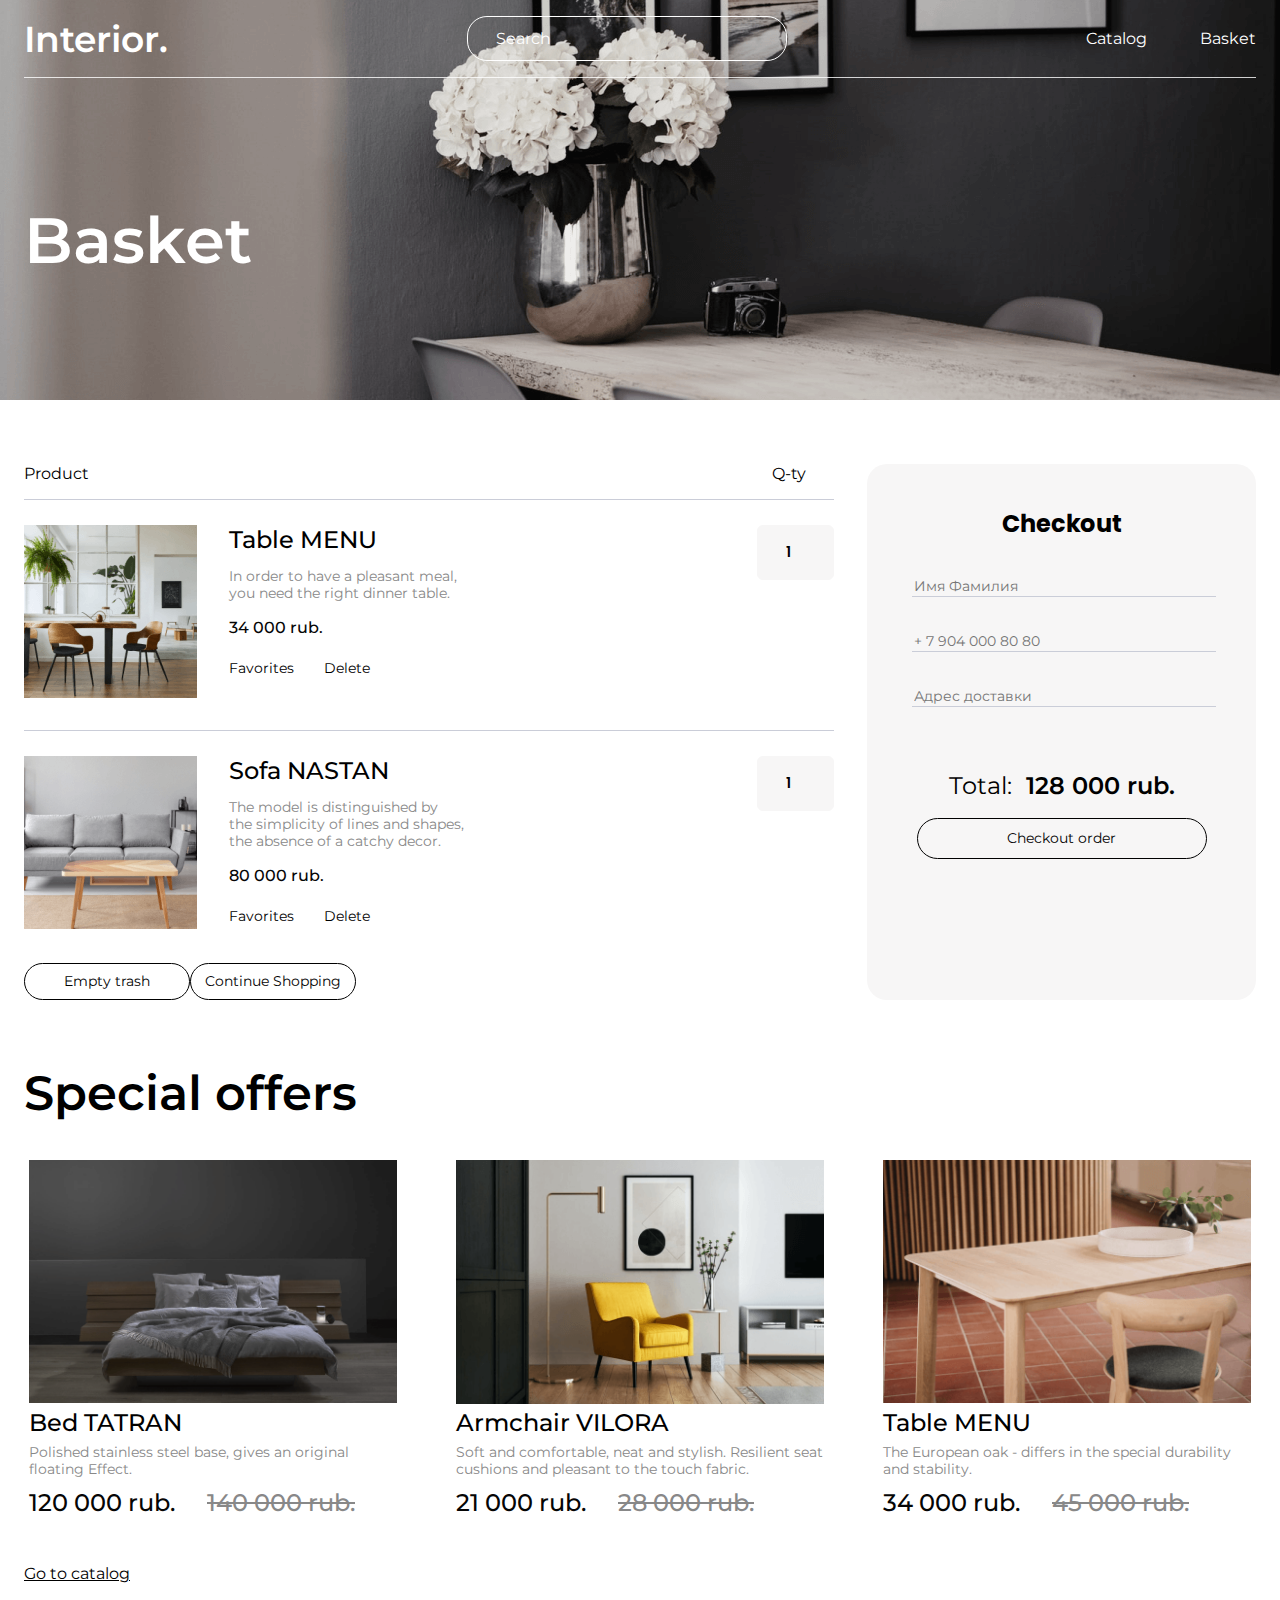
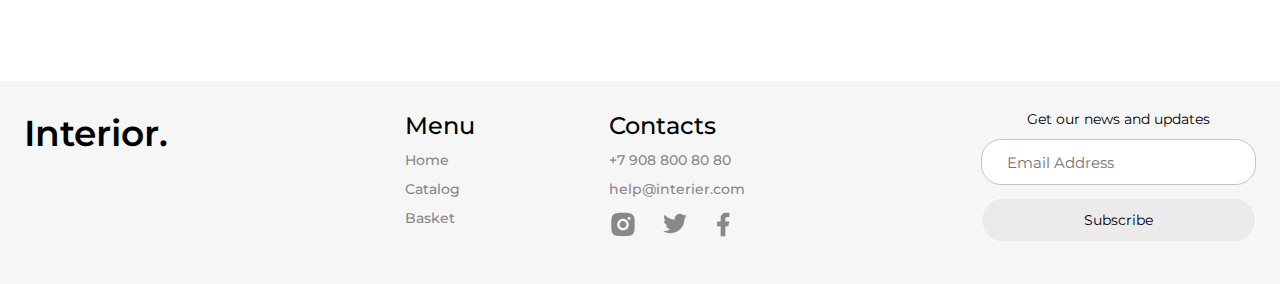
==== commit eeeeb6d1: "translate on eng language all page" ====
--- a/basket.html
+++ b/basket.html
@@ -23,11 +23,11 @@
 <body>
     <div class="wrapp wrapp_header center">
         <header class="header">
-            <a href="./index.html" class="logo">Интерьер.</a>
-            <input class="header__input" type="text" placeholder="Поиск">
+            <a href="./index.html" class="logo">Interior.</a>
+            <input class="header__input" type="text" placeholder="Search">
             <nav class="header__menu">
-                <a href="./catalog.html" class="header__link">Каталог</a>
-                <a href="./catalog.html" class="header__link">Корзина</a>
+                <a href="./catalog.html" class="header__link">Catalog</a>
+                <a href="./catalog.html" class="header__link">Basket</a>
             </nav>
             <nav class="header__menu-mobile">
                 <a href="./catalog.html" class="header__menu-mobile-link"><svg class="header__menu-mobile-link-svg" width="20"
@@ -66,7 +66,7 @@
             </nav>
         </header>
         <section class="basket-promo">
-            <h1 class="basket-promo__title">Корзина</h1>
+            <h1 class="basket-promo__title">Basket</h1>
         </section>
     </div>
 
@@ -75,21 +75,21 @@
             <div class="sales__content">
 
                 <div class="sales__nav">
-                    <div class="sales__nav-item">Товар</div>
-                    <div class="sales__nav-item">К-во</div>
+                    <div class="sales__nav-item">Product</div>
+                    <div class="sales__nav-item">Q-ty</div>
                 </div>
 
                 <div class="sales__card">
                     <img src="./img/sales/card_img.png" alt="picture" class="sales__card-picture">
                     <div class="sales__wr-descr">
                         <div class="sales__info-product">
-                            <a href="#" class="sales__card-name">Стол MENU</a>
-                            <p class="sales__card-descr">Для того чтобы трапезничать было приятно, необходим правильный
-                                обеденный стол.</p>
-                            <p class="sales__card-price">34 000 руб.</p>
+                            <a href="#" class="sales__card-name">Table MENU</a>
+                            <p class="sales__card-descr">In order to have a pleasant meal, you need the right
+                            dinner table.</p>
+                            <p class="sales__card-price">34 000 rub.</p>
                             <div class="sales__flex-wr-links">
-                                <a href="#" class="sales__card-link">Избранные</a>
-                                <a href="#" class="sales__card-link">Удалить</a>
+                                <a href="#" class="sales__card-link">Favorites</a>
+                                <a href="#" class="sales__card-link">Delete</a>
                             </div>
                         </div>
                         <input type="number" min="1" value="1" class="sales__card-input">
@@ -100,13 +100,13 @@
                     <img src="./img/sales/image_51.png" alt="picture" class="sales__card-picture">
                     <div class="sales__wr-descr">
                         <div class="sales__info-product">
-                            <a href="#" class="sales__card-name">Диван NASTAN</a>
-                            <p class="sales__card-descr">Модель отличается простотой линий и форм, отсутствием броского
-                                декора.</p>
-                            <p class="sales__card-price">80 000 руб.</p>
+                            <a href="#" class="sales__card-name">Sofa NASTAN</a>
+                            <p class="sales__card-descr">The model is distinguished by the simplicity of lines and shapes, the absence of a catchy
+                            decor.</p>
+                            <p class="sales__card-price">80 000 rub.</p>
                             <div class="sales__flex-wr-links">
-                                <a href="#" class="sales__card-link">Избранные</a>
-                                <a href="#" class="sales__card-link">Удалить</a>
+                                <a href="#" class="sales__card-link">Favorites</a>
+                                <a href="#" class="sales__card-link">Delete</a>
                             </div>
                         </div>
                         <input type="number" min="1" value="1" class="sales__card-input">
@@ -117,12 +117,12 @@
 
 
                 <div class="sales__wr-btn">
-                    <button class="btn btn_catalog">Очистить корзину</button>
-                    <button class="btn btn_catalog">Продолжить покупки</button>
+                    <button class="btn btn_catalog">Empty trash</button>
+                    <button class="btn btn_catalog">Continue Shopping</button>
                 </div>
             </div>
             <form action="#" class="sales__form">
-                <h2 class="sales__form-title">Оформление заказа</h2>
+                <h2 class="sales__form-title">Checkout</h2>
                 <div class="sales__form-bar">
                     <input type="text" class="sales__text-input" placeholder="Имя Фамилия">
                     <input type="tel" class="sales__text-input" placeholder="+ 7 904 000 80 80">
@@ -130,17 +130,17 @@
                 </div>
                 <p class="sales__sum-wrap">
 
-                    <span class="sales__sum-count">Итого:</span>
-                    <span class="sales__sum-count sales__sum-count_medium">128 000 руб.</span>
+                    <span class="sales__sum-count">Total:</span>
+                    <span class="sales__sum-count sales__sum-count_medium">128 000 rub.</span>
 
                 </p>
-                <button class="btn btn_bigger">Оформить заказ</button>
+                <button class="btn btn_bigger">Checkout order</button>
             </form>
         </div>
     </article>
 
     <section class="spec-content center">
-        <h2 class="products-title">Специальные предложения</h2>
+        <h2 class="products-title">Special offers</h2>
 
 
         <div class="wrapp wrapp_spec">
@@ -167,12 +167,11 @@
                         </svg>
                     </div>
                 </div>
-                <a href="#" class="product-card__name">Кровать TATRAN</a>
-                <p class="product-card__descr">Основание из полированной нержавеющей стали, придает оригинальный парящий
-                    эффект.</p>
+                <a href="#" class="product-card__name">Bed TATRAN</a>
+                <p class="product-card__descr">Polished stainless steel base, gives an original floating Effect.</p>
                 <div class="product-card__flex-wrap">
-                    <p class="product-card__price">120 000 руб.</p>
-                    <p class="product-card__price product-card__price_line">140 000 руб.</p>
+                    <p class="product-card__price">120 000 rub.</p>
+                    <p class="product-card__price product-card__price_line">140 000 rub.</p>
                 </div>
             </div>
             <div class="product-card">
@@ -198,12 +197,12 @@
                         </svg>
                     </div>
                 </div>
-                <a href="#" class="product-card__name">Кресло VILORA</a>
-                <p class="product-card__descr">Мягкое и уютное, аккуратное и стильное. Упругие подушки сиденья и
-                    приятная на ощупь ткань.</p>
+                <a href="#" class="product-card__name">Armchair VILORA</a>
+                <p class="product-card__descr">Soft and comfortable, neat and stylish. Resilient seat cushions and
+                    pleasant to the touch fabric.</p>
                 <div class="product-card__flex-wrap">
-                    <p class="product-card__price">21 000 руб.</p>
-                    <p class="product-card__price product-card__price_line">28 000 руб.</p>
+                    <p class="product-card__price">21 000 rub.</p>
+                    <p class="product-card__price product-card__price_line">28 000 rub.</p>
                 </div>
             </div>
             <div class="product-card">
@@ -229,33 +228,34 @@
                         </svg>
                     </div>
                 </div>
-                <a href="#" class="product-card__name">Стол MENU</a>
-                <p class="product-card__descr">Европейский дуб - отличается особой прочностью и стабильностью.</p>
+                <a href="#" class="product-card__name">Table MENU</a>
+                <p class="product-card__descr">The European oak - differs in the special durability and stability.</p>
                 <div class="product-card__flex-wrap">
-                    <p class="product-card__price">34 000 руб.</p>
-                    <p class="product-card__price product-card__price_line">45 000 руб.</p>
+                    <p class="product-card__price">34 000 rub.</p>
+                    <p class="product-card__price product-card__price_line">45 000 rub.</p>
                 </div>
             </div>
         </div>
-        <a href="./catalog.html" class="content-link content-link_black ">Перейти в каталог</a>
+        <a href="./catalog.html" class="content-link content-link_black content-link_catalog">
+Go to catalog</a>
     </section>
 
     <footer class="footer center">
         <div class="wrapp wrapp_footer">
             <div class="footer__wr-logo">
-                <a href="./catalog.html" class="logo logo_black">Интерьер.</a>
+                <a href="./catalog.html" class="logo logo_black">Interior.</a>
             </div>
             <div class="footer__wrapdiv">
                 <nav class="footer__men">
-                    <h3 class="footer__menu-title">Меню</h3>
-                    <a href="./index.html" class="footer__menu-link">Главная</a>
-                    <a href="./catalog.html" class="footer__menu-link">Каталог</a>
-                    <a href="./basket.html" class="footer__menu-link">Корзина</a>
+                    <h3 class="footer__menu-title">Menu</h3>
+                    <a href="./index.html" class="footer__menu-link">Home</a>
+                    <a href="./catalog.html" class="footer__menu-link">Catalog</a>
+                    <a href="./basket.html" class="footer__menu-link">Basket</a>
                 </nav>
                 <div class="footer__cont">
-                    <h3 class="footer__cont-title">Контакты</h3>
-                    <a href="#" class="footer__cont-link">+7 908 800 80 80</a>
-                    <a href="#" class="footer__cont-link">help@interier.com</a>
+                    <h3 class="footer__cont-title">Contacts</h3>
+                    <a href="tel:+79088008080" class="footer__cont-link">+7 908 800 80 80</a>
+                    <a href="mailto:help@interier.com" class="footer__cont-link">help@interier.com</a>
                     <div class="footer__cont-ico">
                         <a rel="stylesheet" href="#" class="footer__cont-ico-img"><svg class="footer__cont-ico-img-inst" width="28" height="29"
                                 viewBox="0 0 28 29" xmlns="http://www.w3.org/2000/svg">
@@ -286,9 +286,9 @@
                 </div>
             </div>
             <form action="#" class="footer__forms">
-                <p class="footer__forms-news">Получайте наши новости и обновления</p>
+                <p class="footer__forms-news">Get our news and updates</p>
                 <input type="email" class="footer__forms-mail" placeholder="Email Address">
-                <button class="btn btn_gray">Подписаться</button>
+                <button class="btn btn_gray">Subscribe</button>
             </form>
         </div>
     </footer>
--- a/css/style.min.css
+++ b/css/style.min.css
@@ -1 +1 @@
-.center{padding-left:calc(50% - 600px);padding-right:calc(50% - 600px)}@-webkit-keyframes heartbeat{from{-webkit-transform:scale(1);transform:scale(1);-webkit-transform-origin:center center;transform-origin:center center;-webkit-animation-timing-function:ease-out;animation-timing-function:ease-out}10%{-webkit-transform:scale(0.91);transform:scale(0.91);-webkit-animation-timing-function:ease-in;animation-timing-function:ease-in}17%{-webkit-transform:scale(0.98);transform:scale(0.98);-webkit-animation-timing-function:ease-out;animation-timing-function:ease-out}33%{-webkit-transform:scale(0.87);transform:scale(0.87);-webkit-animation-timing-function:ease-in;animation-timing-function:ease-in}45%{-webkit-transform:scale(1);transform:scale(1);-webkit-animation-timing-function:ease-out;animation-timing-function:ease-out}}@keyframes heartbeat{from{-webkit-transform:scale(1);transform:scale(1);-webkit-transform-origin:center center;transform-origin:center center;-webkit-animation-timing-function:ease-out;animation-timing-function:ease-out}10%{-webkit-transform:scale(0.91);transform:scale(0.91);-webkit-animation-timing-function:ease-in;animation-timing-function:ease-in}17%{-webkit-transform:scale(0.98);transform:scale(0.98);-webkit-animation-timing-function:ease-out;animation-timing-function:ease-out}33%{-webkit-transform:scale(0.87);transform:scale(0.87);-webkit-animation-timing-function:ease-in;animation-timing-function:ease-in}45%{-webkit-transform:scale(1);transform:scale(1);-webkit-animation-timing-function:ease-out;animation-timing-function:ease-out}}.btn{width:200px;height:37px;border:1px solid #000;border-radius:50px;background-color:#fff;font-family:"Montserrat";font-style:normal;font-weight:400;font-size:14px;line-height:17px;color:#020202;cursor:pointer;-webkit-transition:.3s;transition:.3s}.btn:hover{background-color:#000;cursor:pointer;color:#fff;-webkit-transition:.3s;transition:.3s}.btn_bigger{width:290px;height:41px;background-color:rgba(0,0,0,0)}.btn_gray{background:rgba(222,215,215,.41);border:1px solid #fff;width:275px;height:46px;-webkit-animation:heartbeat 2000ms ease-in-out 3s infinite both;animation:heartbeat 2000ms ease-in-out 3s infinite both}.btn_catalog{width:166px}.logo{font-family:"Montserrat";font-style:normal;font-weight:600;font-size:36px;line-height:44px;color:#fff;text-decoration:none}.logo_black{color:#000}.wrapp_header{background-image:url(../img/bg/basket_bg.png);min-height:400px;background-size:cover;background-repeat:no-repeat;margin-top:0px;background-position:center}.wrapp_sales{display:grid;grid-template-columns:repeat(12, 1fr);-webkit-column-gap:33px;-moz-column-gap:33px;column-gap:33px}.wrapp_spec{display:-webkit-box;display:-ms-flexbox;display:flex;-webkit-box-pack:justify;-ms-flex-pack:justify;justify-content:space-between;margin-top:32px;-ms-flex-wrap:wrap;flex-wrap:wrap}.wrapp_footer{display:-webkit-box;display:-ms-flexbox;display:flex;-webkit-box-pack:justify;-ms-flex-pack:justify;justify-content:space-between}.header{display:-webkit-box;display:-ms-flexbox;display:flex;-webkit-box-pack:justify;-ms-flex-pack:justify;justify-content:space-between;min-height:77px;-webkit-box-align:center;-ms-flex-align:center;align-items:center;border-bottom:.5px solid rgba(255,255,255,.8)}.header__input{border:1px solid #fff;border-radius:20px;width:288px;height:41px;background:rgba(0,0,0,0);padding-left:28px;outline:none;font-family:"Montserrat";color:#fff;-webkit-transition:.5s;transition:.5s}.header__input::-webkit-input-placeholder{color:#fff}.header__input::-moz-placeholder{color:#fff}.header__input:-ms-input-placeholder{color:#fff}.header__input::-ms-input-placeholder{color:#fff}.header__input::placeholder{color:#fff}.header__input:focus{background-color:rgba(255,255,255,.8);border-color:#272727;color:#000;-webkit-transition:.5s;transition:.5s}.header__input:focus::-webkit-input-placeholder{color:#000}.header__input:focus::-moz-placeholder{color:#000}.header__input:focus:-ms-input-placeholder{color:#000}.header__input:focus::-ms-input-placeholder{color:#000}.header__input:focus::placeholder{color:#000}.header__menu{width:170px;display:-webkit-box;display:-ms-flexbox;display:flex;-webkit-box-pack:justify;-ms-flex-pack:justify;justify-content:space-between}.header__link{font-family:"Montserrat";font-style:normal;font-weight:400;font-size:16px;line-height:20px;text-decoration:none;color:#fff}.header__link:hover{text-decoration:underline}.header__menu-mobile{display:none}.header__menu-mobile-link-svg{-webkit-transition:.4s;transition:.4s;fill:#fff}.header__menu-mobile-link-svg:hover{fill:#000}.product-card{width:378px;-webkit-box-sizing:border-box;box-sizing:border-box;-webkit-transition:.3s;transition:.3s;padding:5px}.product-card:hover{-webkit-box-shadow:0px 0px 10px 1px gray;box-shadow:0px 0px 10px 1px gray;-webkit-transform:scale(1.005);transform:scale(1.005)}.product-card__choice-one{display:none}.product-card__choice-two{display:none}.product-card__wrap-img{position:relative;cursor:-webkit-zoom-in;cursor:zoom-in}.product-card__wrap-img:hover .product-card__choice-one{display:block;position:absolute;right:4%;top:4%;cursor:pointer;fill:#fff}.product-card__wrap-img:hover .product-card__choice-one:hover{fill:#f48484}.product-card__wrap-img:hover .product-card__choice-two{display:block;position:absolute;right:12.15%;top:3.3%;cursor:pointer;fill:#fff}.product-card__wrap-img:hover .product-card__choice-two:hover{fill:#f48484}.product-card__picture{width:100%}.product-card__name{font-family:"Montserrat";font-style:normal;font-weight:500;font-size:24px;line-height:29px;color:#000;margin-top:10px}.product-card__descr{font-family:"Montserrat";font-style:normal;font-weight:400;font-size:14px;line-height:17px;color:#888;margin-top:7px}.product-card__flex-wrap{display:-webkit-box;display:-ms-flexbox;display:flex;gap:32px;margin-top:10px;margin-bottom:0px}.product-card__price{font-family:"Montserrat";font-style:normal;font-weight:500;font-size:24px;line-height:29px;color:#050505}.product-card__price_line{text-decoration-line:line-through;color:#888}.footer{margin-top:95px;background-color:#f7f6f6;padding-top:30px;padding-bottom:40px}.footer_home{margin-top:63px}.footer__men{display:-webkit-box;display:-ms-flexbox;display:flex;-webkit-box-orient:vertical;-webkit-box-direction:normal;-ms-flex-direction:column;flex-direction:column;gap:12px}.footer__cont{display:-webkit-box;display:-ms-flexbox;display:flex;-webkit-box-orient:vertical;-webkit-box-direction:normal;-ms-flex-direction:column;flex-direction:column;gap:12px}.footer__forms{display:-webkit-box;display:-ms-flexbox;display:flex;-webkit-box-orient:vertical;-webkit-box-direction:normal;-ms-flex-direction:column;flex-direction:column;-webkit-box-align:center;-ms-flex-align:center;align-items:center;gap:12px}.footer__menu-title{font-family:"Montserrat";font-style:normal;font-weight:500;font-size:24px;line-height:29px;color:#000}.footer__menu-link{display:block;font-family:"Montserrat";font-style:normal;font-weight:500;font-size:14px;line-height:17px;color:#888}.footer__cont-title{font-family:"Montserrat";font-style:normal;font-weight:500;font-size:24px;line-height:29px;color:#000}.footer__cont-link{display:block;font-family:"Montserrat";font-style:normal;font-weight:500;font-size:14px;line-height:17px;color:#888}.footer__cont-ico{display:-webkit-box;display:-ms-flexbox;display:flex;-webkit-box-pack:justify;-ms-flex-pack:justify;justify-content:space-between;-webkit-box-align:center;-ms-flex-align:center;align-items:center;width:100%}.footer__cont-ico-img{display:block;width:28px;min-height:28px;cursor:pointer}.footer__cont-ico-img-inst{fill:#888}.footer__cont-ico-img-inst:hover{-webkit-transition:.4s;transition:.4s;fill:#000}.footer__cont-ico-img-twit{fill:#888}.footer__cont-ico-img-twit:hover{-webkit-transition:.4s;transition:.4s;fill:#000}.footer__wrapdiv{display:-webkit-box;display:-ms-flexbox;display:flex;-webkit-box-pack:justify;-ms-flex-pack:justify;justify-content:space-between;min-width:340px}.footer__cont-ico-img-face{fill:#888}.footer__cont-ico-img-face:hover{-webkit-transition:.4s;transition:.4s;fill:#000}.footer__forms-news{font-family:"Montserrat";font-style:normal;font-weight:400;font-size:14px;line-height:16px;color:#000}.footer__forms-mail{background:#fff;border:1px solid #c4c4c4;-webkit-box-sizing:border-box;box-sizing:border-box;border-radius:20px;font-style:normal;font-weight:normal;font-size:15px;line-height:18px;color:#000;height:46px;width:275px;padding-left:25px;font-family:"Montserrat"}.sales{padding-top:64px}.sales__content{grid-column:span 8}.sales__nav{display:-webkit-box;display:-ms-flexbox;display:flex;-webkit-box-pack:justify;-ms-flex-pack:justify;justify-content:space-between;-webkit-box-align:center;-ms-flex-align:center;align-items:center;grid-column:span 4;padding-bottom:15px;padding-right:28px}.sales__nav-item{font-family:"Montserrat";font-style:normal;font-weight:400;font-size:16px;line-height:20px;color:#000}.sales__card{display:-webkit-box;display:-ms-flexbox;display:flex;padding:25px 0 32px 0;-webkit-column-gap:32px;-moz-column-gap:32px;column-gap:32px;border-top:1px solid #cacdd8}.sales__wr-btn{display:-webkit-box;display:-ms-flexbox;display:flex;-ms-flex-line-pack:center;align-content:center}.sales__card-picture{grid-column:span 2;width:173px;height:173px}.sales__wr-descr{display:-webkit-box;display:-ms-flexbox;display:flex;-webkit-box-pack:justify;-ms-flex-pack:justify;justify-content:space-between;width:100%}.sales__info-product{display:-webkit-box;display:-ms-flexbox;display:flex;-webkit-box-orient:vertical;-webkit-box-direction:normal;-ms-flex-direction:column;flex-direction:column;width:235px}.sales__card-name{margin-bottom:14px;font-family:"Montserrat";font-style:normal;font-weight:500;font-size:24px;line-height:29px;color:#000}.sales__card-descr{margin-bottom:16px;font-family:"Montserrat";font-style:normal;font-weight:400;font-size:14px;line-height:17px;color:#888}.sales__card-price{font-family:"Montserrat";font-style:normal;font-weight:500;font-size:16px;line-height:20px;color:#050505;margin-bottom:16px}.sales__flex-wr-links{display:-webkit-box;display:-ms-flexbox;display:flex;-webkit-column-gap:30px;-moz-column-gap:30px;column-gap:30px}.sales__card-link{font-family:"Montserrat";font-style:normal;font-weight:400;font-size:14px;line-height:210%;color:#000}.sales__card-link:hover{text-decoration:underline}.sales__card-input{width:71px;height:51px;background-color:#f7f6f6;border:1px solid #f7f6f6;border-radius:6px;text-align:center;font-family:"Poppins";font-style:normal;font-weight:600;font-size:14px;line-height:210%;display:-webkit-box;display:-ms-flexbox;display:flex;-webkit-box-align:center;-ms-flex-align:center;align-items:center;text-align:center;color:#000}.sales__form{grid-column:span 4;display:-webkit-box;display:-ms-flexbox;display:flex;-webkit-box-orient:vertical;-webkit-box-direction:normal;-ms-flex-direction:column;flex-direction:column;-webkit-box-align:center;-ms-flex-align:center;align-items:center;background:#f7f6f6;border-radius:20px}.sales__form-bar{margin-top:35px;width:300px;text-align:center}.sales__form-title{margin-top:42px;font-family:"Poppins",sans-serif;font-style:normal;font-weight:700;font-size:24px;line-height:36px;color:#000}.sales__text-input{border:0;border-bottom:1px solid #cacdd8;background-color:rgba(0,0,0,0);font-family:"Montserrat";font-style:normal;font-weight:400;font-size:14px;line-height:17px;color:#000;width:100%}.sales__text-input:not(:first-child){margin-top:35px}.sales__text-input::-webkit-input-placeholder{background:rgba(0,0,0,0)}.sales__text-input::-moz-placeholder{background:rgba(0,0,0,0)}.sales__text-input:-ms-input-placeholder{background:rgba(0,0,0,0)}.sales__text-input::-ms-input-placeholder{background:rgba(0,0,0,0)}.sales__text-input::placeholder{background:rgba(0,0,0,0)}.sales__sum-wrap{margin:64px 0 18px 0}.sales__sum-count{font-family:"Montserrat";font-weight:400px;font-size:24px;line-height:29px;color:#000}.sales__sum-count_medium{font-weight:600;padding-left:10px}.spec-content__title{font-family:"Montserrat";font-style:normal;font-weight:600;font-size:48px;line-height:59px;color:#000;margin-top:64px}.spec-content__link{display:block;margin-top:32px;font-family:"Montserrat";font-style:normal;font-weight:400;font-size:16px;line-height:24px;text-decoration-line:none;color:#000;text-decoration:none}.basket-promo__title{font-family:"Montserrat";font-style:normal;font-weight:600;font-size:64px;line-height:70px;color:#fff;margin-top:127px;display:block}.top{background-image:url(../img/bg/header_bg.png);min-height:735px;background-size:cover;background-repeat:no-repeat;margin-top:0px;background-position:center}.special__wrap-product{display:-webkit-box;display:-ms-flexbox;display:flex;-ms-flex-wrap:wrap;flex-wrap:wrap;gap:32px}.catalog__wrap-product{display:-webkit-box;display:-ms-flexbox;display:flex;-ms-flex-wrap:wrap;flex-wrap:wrap;-webkit-column-gap:32px;-moz-column-gap:32px;column-gap:32px;row-gap:32px}.home__title{font-family:"Montserrat";font-style:normal;font-weight:600;font-size:64px;line-height:70px;color:#fff;margin-bottom:16px;margin-top:64px}.home__descr{font-family:"Montserrat";font-style:normal;font-weight:400;font-size:24px;line-height:32px;color:#fff;margin-bottom:16px}.content-link{font-family:"Montserrat";font-style:normal;font-weight:400;font-size:16px;line-height:24px;text-decoration:none;color:#fff;text-decoration:underline}.content-link_black{color:#000}.furniture__grid-wrap{display:grid;grid-template-columns:repeat(12, 1fr);gap:32px}.furniture__item{display:grid;height:415px;grid-column:span 4;-webkit-transition:1s;transition:1s}.furniture__item:hover{-webkit-transform:scale(1.03);transform:scale(1.03);-webkit-transition:all .8s ease-out;transition:all .8s ease-out;-webkit-box-shadow:#000 1px 0 10px;box-shadow:#000 1px 0 10px}.furniture__item--6-colums{grid-column:span 6}.furniture__item--background-1{background-image:url(../img/furninure/Rectangle\ 17.png);background-position:center}.furniture__item--background-2{background-image:url(../img/furninure/Rectangle\ 18.png);background-position:center}.furniture__item--background-3{background-image:url(../img/furninure/Rectangle\ 19.png);background-position:center}.furniture__item--background-4{background-image:url(../img/furninure/Rectangle\ 20.png);background-position:center}.furniture__item--background-5{background-image:url(../img/furninure/Rectangle\ 21.png);background-position:center}.furniture__card-name{font-family:"Montserrat";font-weight:600;font-size:34px;line-height:41px;text-transform:uppercase;color:#fff;text-decoration:none;display:grid;-webkit-box-pack:center;-ms-flex-pack:center;justify-content:center;-webkit-box-align:center;-ms-flex-align:center;align-items:center}.header{margin-bottom:85px}.top--catalog{background-image:url(../img/bg/Rectangle\ 29\ \(1\).png);min-height:400px}.catalog-promo__title{font-family:"Montserrat";font-weight:600;font-size:64px;line-height:70px;color:#fff;margin-top:127px}.catalog-items__grid-wrap{display:-webkit-box;display:-ms-flexbox;display:flex;-ms-flex-wrap:wrap;flex-wrap:wrap;-webkit-column-gap:32px;-moz-column-gap:32px;column-gap:32px;row-gap:48px}.catalog-items__link{padding-top:32px}.catalog-items__link-to{font-family:"Montserrat";font-style:normal;font-weight:400;font-size:16px;line-height:24px;text-decoration:none;color:#000;text-decoration:underline}.catalog-items__menu-bar{padding-top:64px;padding-bottom:41px;display:-webkit-box;display:-ms-flexbox;display:flex;-webkit-box-pack:justify;-ms-flex-pack:justify;justify-content:space-between;-webkit-box-align:center;-ms-flex-align:center;align-items:center}.catalog-items__menu{display:-webkit-box;display:-ms-flexbox;display:flex;min-width:240px}.catalog-items__menu-link{display:block;margin-right:25px;position:relative;font-family:"Montserrat";font-style:normal;font-weight:400;font-size:16px;line-height:20px;text-decoration:none;color:#000}.catalog-items__menu-link::before{content:"";bottom:0;left:0;position:absolute;width:0%;height:2px;background-color:#888;-webkit-transition:all .5s ease-out;transition:all .5s ease-out}.catalog-items__menu-link:not(:last-child)::after{content:"/";position:absolute;display:block;font-weight:400;font-size:16px;right:-16px;top:2px;pointer-events:none}.catalog-items__menu-link:hover:before{width:100%}.standart-select{border:1px solid #c4c4c4;border-radius:20px;padding:11px 20px 10px 14px;outline:none;cursor:pointer;font-family:"Montserrat";font-style:normal;font-weight:400;font-size:16px;line-height:20px;color:#000;width:100%;height:41px}.select-wrapp{position:relative;width:288px}.select-wrapp::after{content:"";position:absolute;top:50%;left:87%;-webkit-transform:translateY(-50%);transform:translateY(-50%);display:block;width:20px;height:11px;background-image:url(../img/Polygon\ 1.svg);pointer-events:none;background-repeat:no-repeat;background-size:contain}select{-moz-appearance:none;-webkit-appearance:none;appearance:none}.catalog__link{margin-top:30px}.products-title{font-weight:600;font-size:48px;line-height:59px;color:#000;margin-bottom:8px;font-family:"Montserrat";margin-bottom:20px;margin:64px 0 32px 0}@media(max-width: 1280px){.center{padding-left:24px;padding-right:24px}}@media(min-width: 1024px)and (max-width: 1245px){.center{padding-left:calc(50% - 500px);padding-right:calc(50% - 500px)}.special__wrap-product{-webkit-column-gap:50px;-moz-column-gap:50px;column-gap:50px;-webkit-box-pack:center;-ms-flex-pack:center;justify-content:center}.products-title{text-align:center}.catalog__wrap-product{-webkit-column-gap:50px;-moz-column-gap:50px;column-gap:50px;-webkit-box-pack:center;-ms-flex-pack:center;justify-content:center;row-gap:32px}.furniture__item{height:300px}.product-card{width:400px}}@media(max-width: 1024px){.center{padding-left:calc(50% - 393px);padding-right:calc(50% - 393px)}.furniture__item{height:268px}.special__wrap-product{-webkit-column-gap:29px;-moz-column-gap:29px;column-gap:29px;-webkit-box-pack:left;-ms-flex-pack:left;justify-content:left}.catalog__wrap-product{-webkit-column-gap:29px;-moz-column-gap:29px;column-gap:29px;row-gap:29px}.footer__wr-logo{display:none}.footer__forms-news{font-size:12px}.footer__forms{width:268px}}@media(min-width: 768px)and (max-width: 833px){.center{padding-left:calc(50% - 360px);padding-right:calc(50% - 360px)}.product-card{width:345px}.catalog__wrap-product{-webkit-column-gap:29px;-moz-column-gap:29px;column-gap:29px}}@media(min-width: 1024px)and (max-width: 1245px){.catalog-items__grid-wrap{-webkit-column-gap:50px;-moz-column-gap:50px;column-gap:50px;-webkit-box-pack:center;-ms-flex-pack:center;justify-content:center;row-gap:29px}}@media(max-width: 1024px){.catalog-items__grid-wrap{-webkit-column-gap:29px;-moz-column-gap:29px;column-gap:29px;row-gap:29px}}@media(max-width: 1024px){.wrapp_sales{grid-template-columns:repeat(auto-fit, minmax(250px, 1fr));row-gap:64px}.wrapp_spec{gap:29px}.sales__form{width:376px;min-height:556px}.spec-content__title{font-size:47px}}@media(min-width: 1024px)and (max-width: 1245px){.wrapp_spec{-webkit-column-gap:50px;-moz-column-gap:50px;column-gap:50px;-webkit-box-pack:center;-ms-flex-pack:center;justify-content:center;row-gap:50px}.spec-content__title{text-align:center}}@media(min-width: 768px)and (max-width: 833px){.wrapp_spec{gap:29px}}@media(max-width: 767px){.center{padding-left:calc(50% - 172.5px);padding-right:calc(50% - 172.5px)}.header{margin-bottom:29px;padding-top:32px;min-height:57px;border-bottom:none}.header__input{display:none}.header__menu{display:none}.header__menu-mobile{display:-webkit-box;display:-ms-flexbox;display:flex;gap:32px;-ms-flex-line-pack:center;align-content:center}.header__menu-mobile-link{display:-webkit-box;display:-ms-flexbox;display:flex;-ms-flex-line-pack:center;align-content:center}.logo{font-size:18px;line-height:22px}.home__title{font-family:"Montserrat";font-style:normal;font-weight:600;font-size:48px;line-height:59px;text-align:center;margin-top:0;color:#fff}.home__descr{font-family:"Montserrat";font-style:normal;font-weight:400;font-size:16px;line-height:32px;text-align:center;color:#fff}.home__link{display:block;text-align:center}.content-link{display:block}.content-link_right{text-align:left}.content-link_center{text-align:center}.furniture__grid-wrap{grid-template-columns:repeat(auto-fit, minmax(250px, 343px))}.furniture__item{height:374px}.furniture__item--6-colums{grid-column:span 4;height:243px}.furniture__card-name{font-size:28px;line-height:34px}.products-title{font-size:24px;line-height:29px;margin-top:32px;margin-bottom:32px}.footer{margin-top:32px}.footer__wrapdiv{display:-webkit-box;display:-ms-flexbox;display:flex;-webkit-box-pack:justify;-ms-flex-pack:justify;justify-content:space-between;min-width:100%}.footer__forms{margin-top:32px}.product-card__name{font-size:18px;line-height:22px}.product-card__descr{font-size:14px;line-height:17px}.product-card__price{font-size:18px;line-height:22px}.wrapp_footer{-ms-flex-wrap:wrap;flex-wrap:wrap;-webkit-box-pack:center;-ms-flex-pack:center;justify-content:center}.catalog-promo__title{text-align:center;font-size:48px;line-height:59px}.catalog-items__menu-bar{-ms-flex-wrap:wrap;flex-wrap:wrap;gap:16px}.sales__card-picture{display:none}.sales__wr-descr{-webkit-box-pack:justify;-ms-flex-pack:justify;justify-content:space-between}.sales__content{grid-column:span 4}.sales__wr-btn{-webkit-box-pack:center;-ms-flex-pack:center;justify-content:center}.sales__form{width:342px}.spec-content__title{font-size:24px;line-height:29px;margin-top:42px}.basket-promo__title{font-size:48px;line-height:59px;text-align:center}}+.center{padding-left:calc(50% - 600px);padding-right:calc(50% - 600px)}@-webkit-keyframes heartbeat{from{-webkit-transform:scale(1);transform:scale(1);-webkit-transform-origin:center center;transform-origin:center center;-webkit-animation-timing-function:ease-out;animation-timing-function:ease-out}10%{-webkit-transform:scale(0.91);transform:scale(0.91);-webkit-animation-timing-function:ease-in;animation-timing-function:ease-in}17%{-webkit-transform:scale(0.98);transform:scale(0.98);-webkit-animation-timing-function:ease-out;animation-timing-function:ease-out}33%{-webkit-transform:scale(0.87);transform:scale(0.87);-webkit-animation-timing-function:ease-in;animation-timing-function:ease-in}45%{-webkit-transform:scale(1);transform:scale(1);-webkit-animation-timing-function:ease-out;animation-timing-function:ease-out}}@keyframes heartbeat{from{-webkit-transform:scale(1);transform:scale(1);-webkit-transform-origin:center center;transform-origin:center center;-webkit-animation-timing-function:ease-out;animation-timing-function:ease-out}10%{-webkit-transform:scale(0.91);transform:scale(0.91);-webkit-animation-timing-function:ease-in;animation-timing-function:ease-in}17%{-webkit-transform:scale(0.98);transform:scale(0.98);-webkit-animation-timing-function:ease-out;animation-timing-function:ease-out}33%{-webkit-transform:scale(0.87);transform:scale(0.87);-webkit-animation-timing-function:ease-in;animation-timing-function:ease-in}45%{-webkit-transform:scale(1);transform:scale(1);-webkit-animation-timing-function:ease-out;animation-timing-function:ease-out}}.btn{width:200px;height:37px;border:1px solid #000;border-radius:50px;background-color:#fff;font-family:"Montserrat";font-style:normal;font-weight:400;font-size:14px;line-height:17px;color:#020202;cursor:pointer;-webkit-transition:.3s;transition:.3s}.btn:hover{background-color:#000;cursor:pointer;color:#fff;-webkit-transition:.3s;transition:.3s}.btn_bigger{width:290px;height:41px;background-color:rgba(0,0,0,0)}.btn_gray{background:rgba(222,215,215,.41);border:1px solid #fff;width:275px;height:46px;-webkit-animation:heartbeat 2000ms ease-in-out 3s infinite both;animation:heartbeat 2000ms ease-in-out 3s infinite both}.btn_catalog{width:166px}.logo{font-family:"Montserrat";font-style:normal;font-weight:600;font-size:36px;line-height:44px;color:#fff;text-decoration:none}.logo_black{color:#000}.wrapp_header{background-image:url(../img/bg/basket_bg.png);min-height:400px;background-size:cover;background-repeat:no-repeat;margin-top:0px;background-position:center}.wrapp_sales{display:grid;grid-template-columns:repeat(12, 1fr);-webkit-column-gap:33px;-moz-column-gap:33px;column-gap:33px}.wrapp_spec{display:-webkit-box;display:-ms-flexbox;display:flex;-webkit-box-pack:justify;-ms-flex-pack:justify;justify-content:space-between;margin-top:32px;-ms-flex-wrap:wrap;flex-wrap:wrap}.wrapp_footer{display:-webkit-box;display:-ms-flexbox;display:flex;-webkit-box-pack:justify;-ms-flex-pack:justify;justify-content:space-between}.header{display:-webkit-box;display:-ms-flexbox;display:flex;-webkit-box-pack:justify;-ms-flex-pack:justify;justify-content:space-between;min-height:77px;-webkit-box-align:center;-ms-flex-align:center;align-items:center;border-bottom:.5px solid rgba(255,255,255,.8)}.header__input{border:1px solid #fff;border-radius:20px;width:288px;height:41px;background:rgba(0,0,0,0);padding-left:28px;outline:none;font-family:"Montserrat";color:#fff;-webkit-transition:.5s;transition:.5s}.header__input::-webkit-input-placeholder{color:#fff}.header__input::-moz-placeholder{color:#fff}.header__input:-ms-input-placeholder{color:#fff}.header__input::-ms-input-placeholder{color:#fff}.header__input::placeholder{color:#fff}.header__input:focus{background-color:rgba(255,255,255,.8);border-color:#272727;color:#000;-webkit-transition:.5s;transition:.5s}.header__input:focus::-webkit-input-placeholder{color:#000}.header__input:focus::-moz-placeholder{color:#000}.header__input:focus:-ms-input-placeholder{color:#000}.header__input:focus::-ms-input-placeholder{color:#000}.header__input:focus::placeholder{color:#000}.header__menu{width:170px;display:-webkit-box;display:-ms-flexbox;display:flex;-webkit-box-pack:justify;-ms-flex-pack:justify;justify-content:space-between}.header__link{font-family:"Montserrat";font-style:normal;font-weight:400;font-size:16px;line-height:20px;text-decoration:none;color:#fff}.header__link:hover{text-decoration:underline}.header__menu-mobile{display:none}.header__menu-mobile-link-svg{-webkit-transition:.4s;transition:.4s;fill:#fff}.header__menu-mobile-link-svg:hover{fill:#000}.product-card{width:378px;-webkit-box-sizing:border-box;box-sizing:border-box;-webkit-transition:.3s;transition:.3s;padding:5px}.product-card:hover{-webkit-box-shadow:0px 0px 10px 1px gray;box-shadow:0px 0px 10px 1px gray;-webkit-transform:scale(1.005);transform:scale(1.005)}.product-card__choice-one{display:none}.product-card__choice-two{display:none}.product-card__wrap-img{position:relative;cursor:-webkit-zoom-in;cursor:zoom-in}.product-card__wrap-img:hover .product-card__choice-one{display:block;position:absolute;right:4%;top:4%;cursor:pointer}.product-card__wrap-img:hover .product-card__choice-one svg{fill:#fff;-webkit-transition:.2s;transition:.2s}.product-card__wrap-img:hover .product-card__choice-one svg:hover{fill:#f92c2c;-webkit-filter:drop-shadow(0px 0px 3px #ff3c00);filter:drop-shadow(0px 0px 3px #ff3c00)}.product-card__wrap-img:hover .product-card__choice-two{display:block;position:absolute;right:12.15%;top:3.3%;cursor:pointer}.product-card__wrap-img:hover .product-card__choice-two svg{fill:#fff;-webkit-transition:.2s;transition:.2s;-webkit-filter:none;filter:none}.product-card__wrap-img:hover .product-card__choice-two svg:hover{fill:#f92c2c;-webkit-filter:drop-shadow(0px 0px 3px #ff3c00);filter:drop-shadow(0px 0px 3px #ff3c00)}.product-card__picture{width:100%}.product-card__name{font-family:"Montserrat";font-style:normal;font-weight:500;font-size:24px;line-height:29px;color:#000;margin-top:10px}.product-card__descr{font-family:"Montserrat";font-style:normal;font-weight:400;font-size:14px;line-height:17px;color:#888;margin-top:7px}.product-card__flex-wrap{display:-webkit-box;display:-ms-flexbox;display:flex;gap:32px;margin-top:10px;margin-bottom:0px}.product-card__price{font-family:"Montserrat";font-style:normal;font-weight:500;font-size:24px;line-height:29px;color:#050505}.product-card__price_line{text-decoration-line:line-through;color:#888}.footer{margin-top:95px;background-color:#f7f6f6;padding-top:30px;padding-bottom:40px}.footer_home{margin-top:63px}.footer__men{display:-webkit-box;display:-ms-flexbox;display:flex;-webkit-box-orient:vertical;-webkit-box-direction:normal;-ms-flex-direction:column;flex-direction:column;gap:12px}.footer__cont{display:-webkit-box;display:-ms-flexbox;display:flex;-webkit-box-orient:vertical;-webkit-box-direction:normal;-ms-flex-direction:column;flex-direction:column;gap:12px}.footer__forms{display:-webkit-box;display:-ms-flexbox;display:flex;-webkit-box-orient:vertical;-webkit-box-direction:normal;-ms-flex-direction:column;flex-direction:column;-webkit-box-align:center;-ms-flex-align:center;align-items:center;gap:12px}.footer__menu-title{font-family:"Montserrat";font-style:normal;font-weight:500;font-size:24px;line-height:29px;color:#000}.footer__menu-link{display:block;font-family:"Montserrat";font-style:normal;font-weight:500;font-size:14px;line-height:17px;color:#888}.footer__cont-title{font-family:"Montserrat";font-style:normal;font-weight:500;font-size:24px;line-height:29px;color:#000}.footer__cont-link{display:block;font-family:"Montserrat";font-style:normal;font-weight:500;font-size:14px;line-height:17px;color:#888}.footer__cont-ico{display:-webkit-box;display:-ms-flexbox;display:flex;-webkit-box-pack:justify;-ms-flex-pack:justify;justify-content:space-between;-webkit-box-align:center;-ms-flex-align:center;align-items:center;width:100%}.footer__cont-ico-img{display:block;width:28px;min-height:28px;cursor:pointer}.footer__cont-ico-img-inst{fill:#888}.footer__cont-ico-img-inst:hover{-webkit-transition:.4s;transition:.4s;fill:#000}.footer__cont-ico-img-twit{fill:#888}.footer__cont-ico-img-twit:hover{-webkit-transition:.4s;transition:.4s;fill:#000}.footer__wrapdiv{display:-webkit-box;display:-ms-flexbox;display:flex;-webkit-box-pack:justify;-ms-flex-pack:justify;justify-content:space-between;min-width:340px}.footer__cont-ico-img-face{fill:#888}.footer__cont-ico-img-face:hover{-webkit-transition:.4s;transition:.4s;fill:#000}.footer__forms-news{font-family:"Montserrat";font-style:normal;font-weight:400;font-size:14px;line-height:16px;color:#000}.footer__forms-mail{background:#fff;border:1px solid #c4c4c4;-webkit-box-sizing:border-box;box-sizing:border-box;border-radius:20px;font-style:normal;font-weight:normal;font-size:15px;line-height:18px;color:#000;height:46px;width:275px;padding-left:25px;font-family:"Montserrat"}.sales{padding-top:64px}.sales__content{grid-column:span 8}.sales__nav{display:-webkit-box;display:-ms-flexbox;display:flex;-webkit-box-pack:justify;-ms-flex-pack:justify;justify-content:space-between;-webkit-box-align:center;-ms-flex-align:center;align-items:center;grid-column:span 4;padding-bottom:15px;padding-right:28px}.sales__nav-item{font-family:"Montserrat";font-style:normal;font-weight:400;font-size:16px;line-height:20px;color:#000}.sales__card{display:-webkit-box;display:-ms-flexbox;display:flex;padding:25px 0 32px 0;-webkit-column-gap:32px;-moz-column-gap:32px;column-gap:32px;border-top:1px solid #cacdd8}.sales__wr-btn{display:-webkit-box;display:-ms-flexbox;display:flex;-ms-flex-line-pack:center;align-content:center}.sales__card-picture{grid-column:span 2;width:173px;height:173px}.sales__wr-descr{display:-webkit-box;display:-ms-flexbox;display:flex;-webkit-box-pack:justify;-ms-flex-pack:justify;justify-content:space-between;width:100%}.sales__info-product{display:-webkit-box;display:-ms-flexbox;display:flex;-webkit-box-orient:vertical;-webkit-box-direction:normal;-ms-flex-direction:column;flex-direction:column;width:235px}.sales__card-name{margin-bottom:14px;font-family:"Montserrat";font-style:normal;font-weight:500;font-size:24px;line-height:29px;color:#000}.sales__card-descr{margin-bottom:16px;font-family:"Montserrat";font-style:normal;font-weight:400;font-size:14px;line-height:17px;color:#888}.sales__card-price{font-family:"Montserrat";font-style:normal;font-weight:500;font-size:16px;line-height:20px;color:#050505;margin-bottom:16px}.sales__flex-wr-links{display:-webkit-box;display:-ms-flexbox;display:flex;-webkit-column-gap:30px;-moz-column-gap:30px;column-gap:30px}.sales__card-link{font-family:"Montserrat";font-style:normal;font-weight:400;font-size:14px;line-height:210%;color:#000}.sales__card-link:hover{text-decoration:underline}.sales__card-input{width:71px;height:51px;background-color:#f7f6f6;border:1px solid #f7f6f6;border-radius:6px;text-align:center;font-family:"Poppins";font-style:normal;font-weight:600;font-size:14px;line-height:210%;display:-webkit-box;display:-ms-flexbox;display:flex;-webkit-box-align:center;-ms-flex-align:center;align-items:center;text-align:center;color:#000}.sales__form{grid-column:span 4;display:-webkit-box;display:-ms-flexbox;display:flex;-webkit-box-orient:vertical;-webkit-box-direction:normal;-ms-flex-direction:column;flex-direction:column;-webkit-box-align:center;-ms-flex-align:center;align-items:center;background:#f7f6f6;border-radius:20px}.sales__form-bar{margin-top:35px;width:300px;text-align:center}.sales__form-title{margin-top:42px;font-family:"Poppins",sans-serif;font-style:normal;font-weight:700;font-size:24px;line-height:36px;color:#000}.sales__text-input{border:0;border-bottom:1px solid #cacdd8;background-color:rgba(0,0,0,0);font-family:"Montserrat";font-style:normal;font-weight:400;font-size:14px;line-height:17px;color:#000;width:100%}.sales__text-input:not(:first-child){margin-top:35px}.sales__text-input::-webkit-input-placeholder{background:rgba(0,0,0,0)}.sales__text-input::-moz-placeholder{background:rgba(0,0,0,0)}.sales__text-input:-ms-input-placeholder{background:rgba(0,0,0,0)}.sales__text-input::-ms-input-placeholder{background:rgba(0,0,0,0)}.sales__text-input::placeholder{background:rgba(0,0,0,0)}.sales__sum-wrap{margin:64px 0 18px 0}.sales__sum-count{font-family:"Montserrat";font-weight:400px;font-size:24px;line-height:29px;color:#000}.sales__sum-count_medium{font-weight:600;padding-left:10px}.spec-content__title{font-family:"Montserrat";font-style:normal;font-weight:600;font-size:48px;line-height:59px;color:#000;margin-top:64px}.spec-content__link{display:block;margin-top:32px;font-family:"Montserrat";font-style:normal;font-weight:400;font-size:16px;line-height:24px;text-decoration-line:none;color:#000;text-decoration:none}.basket-promo__title{font-family:"Montserrat";font-style:normal;font-weight:600;font-size:64px;line-height:70px;color:#fff;margin-top:127px;display:block}.top{background-image:url(../img/bg/header_bg.png);min-height:735px;background-size:cover;background-repeat:no-repeat;margin-top:0px;background-position:center}.special__wrap-product{display:-webkit-box;display:-ms-flexbox;display:flex;-ms-flex-wrap:wrap;flex-wrap:wrap;gap:32px}.catalog__wrap-product{display:-webkit-box;display:-ms-flexbox;display:flex;-ms-flex-wrap:wrap;flex-wrap:wrap;-webkit-column-gap:32px;-moz-column-gap:32px;column-gap:32px;row-gap:32px}.home__title{font-family:"Montserrat";font-style:normal;font-weight:600;font-size:64px;line-height:70px;color:#fff;margin-bottom:16px;margin-top:64px}.home__descr{font-family:"Montserrat";font-style:normal;font-weight:400;font-size:24px;line-height:32px;color:#fff;margin-bottom:16px}.content-link{font-family:"Montserrat";font-style:normal;font-weight:400;font-size:16px;line-height:24px;text-decoration:none;color:#fff;text-decoration:underline}.content-link_black{color:#000}.content-link_catalog{display:block;margin-top:40px}.furniture__grid-wrap{display:grid;grid-template-columns:repeat(12, 1fr);gap:32px}.furniture__item{display:grid;height:415px;grid-column:span 4;-webkit-transition:1s;transition:1s}.furniture__item:hover{-webkit-transform:scale(1.03);transform:scale(1.03);-webkit-transition:all .8s ease-out;transition:all .8s ease-out;-webkit-box-shadow:#000 1px 0 10px;box-shadow:#000 1px 0 10px}.furniture__item--6-colums{grid-column:span 6}.furniture__item--background-1{background-image:url(../img/furninure/Rectangle\ 17.png);background-position:center}.furniture__item--background-2{background-image:url(../img/furninure/Rectangle\ 18.png);background-position:center}.furniture__item--background-3{background-image:url(../img/furninure/Rectangle\ 19.png);background-position:center}.furniture__item--background-4{background-image:url(../img/furninure/Rectangle\ 20.png);background-position:center}.furniture__item--background-5{background-image:url(../img/furninure/Rectangle\ 21.png);background-position:center}.furniture__card-name{font-family:"Montserrat";font-weight:600;font-size:34px;line-height:41px;text-transform:uppercase;color:#fff;text-decoration:none;display:grid;-webkit-box-pack:center;-ms-flex-pack:center;justify-content:center;-webkit-box-align:center;-ms-flex-align:center;align-items:center}.header{margin-bottom:85px}.top--catalog{background-image:url(../img/bg/Rectangle\ 29\ \(1\).png);min-height:400px}.catalog-promo__title{font-family:"Montserrat";font-weight:600;font-size:64px;line-height:70px;color:#fff;margin-top:127px}.catalog-items__grid-wrap{display:-webkit-box;display:-ms-flexbox;display:flex;-ms-flex-wrap:wrap;flex-wrap:wrap;-webkit-column-gap:32px;-moz-column-gap:32px;column-gap:32px;row-gap:48px}.catalog-items__link{padding-top:32px}.catalog-items__link-to{font-family:"Montserrat";font-style:normal;font-weight:400;font-size:16px;line-height:24px;text-decoration:none;color:#000;text-decoration:underline}.catalog-items__menu-bar{padding-top:64px;padding-bottom:41px;display:-webkit-box;display:-ms-flexbox;display:flex;-webkit-box-pack:justify;-ms-flex-pack:justify;justify-content:space-between;-webkit-box-align:center;-ms-flex-align:center;align-items:center}.catalog-items__menu{display:-webkit-box;display:-ms-flexbox;display:flex;min-width:240px}.catalog-items__menu-link{display:block;margin-right:25px;position:relative;font-family:"Montserrat";font-style:normal;font-weight:400;font-size:16px;line-height:20px;text-decoration:none;color:#000}.catalog-items__menu-link::before{content:"";bottom:0;left:0;position:absolute;width:0%;height:2px;background-color:#888;-webkit-transition:all .5s ease-out;transition:all .5s ease-out}.catalog-items__menu-link:not(:last-child)::after{content:"/";position:absolute;display:block;font-weight:400;font-size:16px;right:-16px;top:2px;pointer-events:none}.catalog-items__menu-link:hover:before{width:100%}.standart-select{border:1px solid #c4c4c4;border-radius:20px;padding:11px 20px 10px 14px;outline:none;cursor:pointer;font-family:"Montserrat";font-style:normal;font-weight:400;font-size:16px;line-height:20px;color:#000;width:100%;height:41px}.select-wrapp{position:relative;width:288px}.select-wrapp::after{content:"";position:absolute;top:50%;left:87%;-webkit-transform:translateY(-50%);transform:translateY(-50%);display:block;width:20px;height:11px;background-image:url(../img/Polygon\ 1.svg);pointer-events:none;background-repeat:no-repeat;background-size:contain}select{-moz-appearance:none;-webkit-appearance:none;appearance:none}.catalog__link{margin-top:30px}.products-title{font-weight:600;font-size:48px;line-height:59px;color:#000;margin-bottom:8px;font-family:"Montserrat";margin-bottom:20px;margin:64px 0 32px 0}@media(max-width: 1280px){.center{padding-left:24px;padding-right:24px}}@media(min-width: 1024px)and (max-width: 1245px){.center{padding-left:calc(50% - 500px);padding-right:calc(50% - 500px)}.special__wrap-product{-webkit-column-gap:50px;-moz-column-gap:50px;column-gap:50px;-webkit-box-pack:center;-ms-flex-pack:center;justify-content:center}.products-title{text-align:center}.catalog__wrap-product{-webkit-column-gap:50px;-moz-column-gap:50px;column-gap:50px;-webkit-box-pack:center;-ms-flex-pack:center;justify-content:center;row-gap:32px}.furniture__item{height:300px}.product-card{width:400px}}@media(max-width: 1024px){.center{padding-left:calc(50% - 393px);padding-right:calc(50% - 393px)}.furniture__item{height:268px}.special__wrap-product{-webkit-column-gap:29px;-moz-column-gap:29px;column-gap:29px;-webkit-box-pack:left;-ms-flex-pack:left;justify-content:left}.catalog__wrap-product{-webkit-column-gap:29px;-moz-column-gap:29px;column-gap:29px;row-gap:29px}.footer__wr-logo{display:none}.footer__forms-news{font-size:12px}.footer__forms{width:268px}}@media(min-width: 768px)and (max-width: 833px){.center{padding-left:calc(50% - 360px);padding-right:calc(50% - 360px)}.product-card{width:345px}.catalog__wrap-product{-webkit-column-gap:29px;-moz-column-gap:29px;column-gap:29px}}@media(min-width: 1024px)and (max-width: 1245px){.catalog-items__grid-wrap{-webkit-column-gap:50px;-moz-column-gap:50px;column-gap:50px;-webkit-box-pack:center;-ms-flex-pack:center;justify-content:center;row-gap:29px}}@media(max-width: 1024px){.catalog-items__grid-wrap{-webkit-column-gap:29px;-moz-column-gap:29px;column-gap:29px;row-gap:29px}}@media(max-width: 1024px){.wrapp_sales{grid-template-columns:repeat(auto-fit, minmax(250px, 1fr));row-gap:64px}.wrapp_spec{gap:29px}.sales__form{width:376px;min-height:556px}.spec-content__title{font-size:47px}}@media(min-width: 1024px)and (max-width: 1245px){.wrapp_spec{-webkit-column-gap:50px;-moz-column-gap:50px;column-gap:50px;-webkit-box-pack:center;-ms-flex-pack:center;justify-content:center;row-gap:50px}.spec-content__title{text-align:center}}@media(min-width: 768px)and (max-width: 833px){.wrapp_spec{gap:29px}}@media(max-width: 767px){.center{padding-left:calc(50% - 172.5px);padding-right:calc(50% - 172.5px)}.header{margin-bottom:29px;padding-top:32px;min-height:57px;border-bottom:none}.header__input{display:none}.header__menu{display:none}.header__menu-mobile{display:-webkit-box;display:-ms-flexbox;display:flex;gap:32px;-ms-flex-line-pack:center;align-content:center}.header__menu-mobile-link{display:-webkit-box;display:-ms-flexbox;display:flex;-ms-flex-line-pack:center;align-content:center}.logo{font-size:18px;line-height:22px}.home__title{font-family:"Montserrat";font-style:normal;font-weight:600;font-size:48px;line-height:59px;text-align:center;margin-top:0;color:#fff}.home__descr{font-family:"Montserrat";font-style:normal;font-weight:400;font-size:16px;line-height:32px;text-align:center;color:#fff}.home__link{display:block;text-align:center}.content-link{display:block}.content-link_right{text-align:left}.content-link_center{text-align:center}.furniture__grid-wrap{grid-template-columns:repeat(auto-fit, minmax(250px, 343px))}.furniture__item{height:374px}.furniture__item--6-colums{grid-column:span 4;height:243px}.furniture__card-name{font-size:28px;line-height:34px}.products-title{font-size:24px;line-height:29px;margin-top:32px;margin-bottom:32px}.footer{margin-top:32px}.footer__wrapdiv{display:-webkit-box;display:-ms-flexbox;display:flex;-webkit-box-pack:justify;-ms-flex-pack:justify;justify-content:space-between;min-width:100%}.footer__forms{margin-top:32px}.product-card__name{font-size:18px;line-height:22px}.product-card__descr{font-size:14px;line-height:17px}.product-card__price{font-size:18px;line-height:22px}.wrapp_footer{-ms-flex-wrap:wrap;flex-wrap:wrap;-webkit-box-pack:center;-ms-flex-pack:center;justify-content:center}.catalog-promo__title{text-align:center;font-size:48px;line-height:59px}.catalog-items__menu-bar{-ms-flex-wrap:wrap;flex-wrap:wrap;gap:16px}.sales__card-picture{display:none}.sales__wr-descr{-webkit-box-pack:justify;-ms-flex-pack:justify;justify-content:space-between}.sales__content{grid-column:span 4}.sales__wr-btn{-webkit-box-pack:center;-ms-flex-pack:center;justify-content:center}.sales__form{width:342px}.spec-content__title{font-size:24px;line-height:29px;margin-top:42px}.basket-promo__title{font-size:48px;line-height:59px;text-align:center}}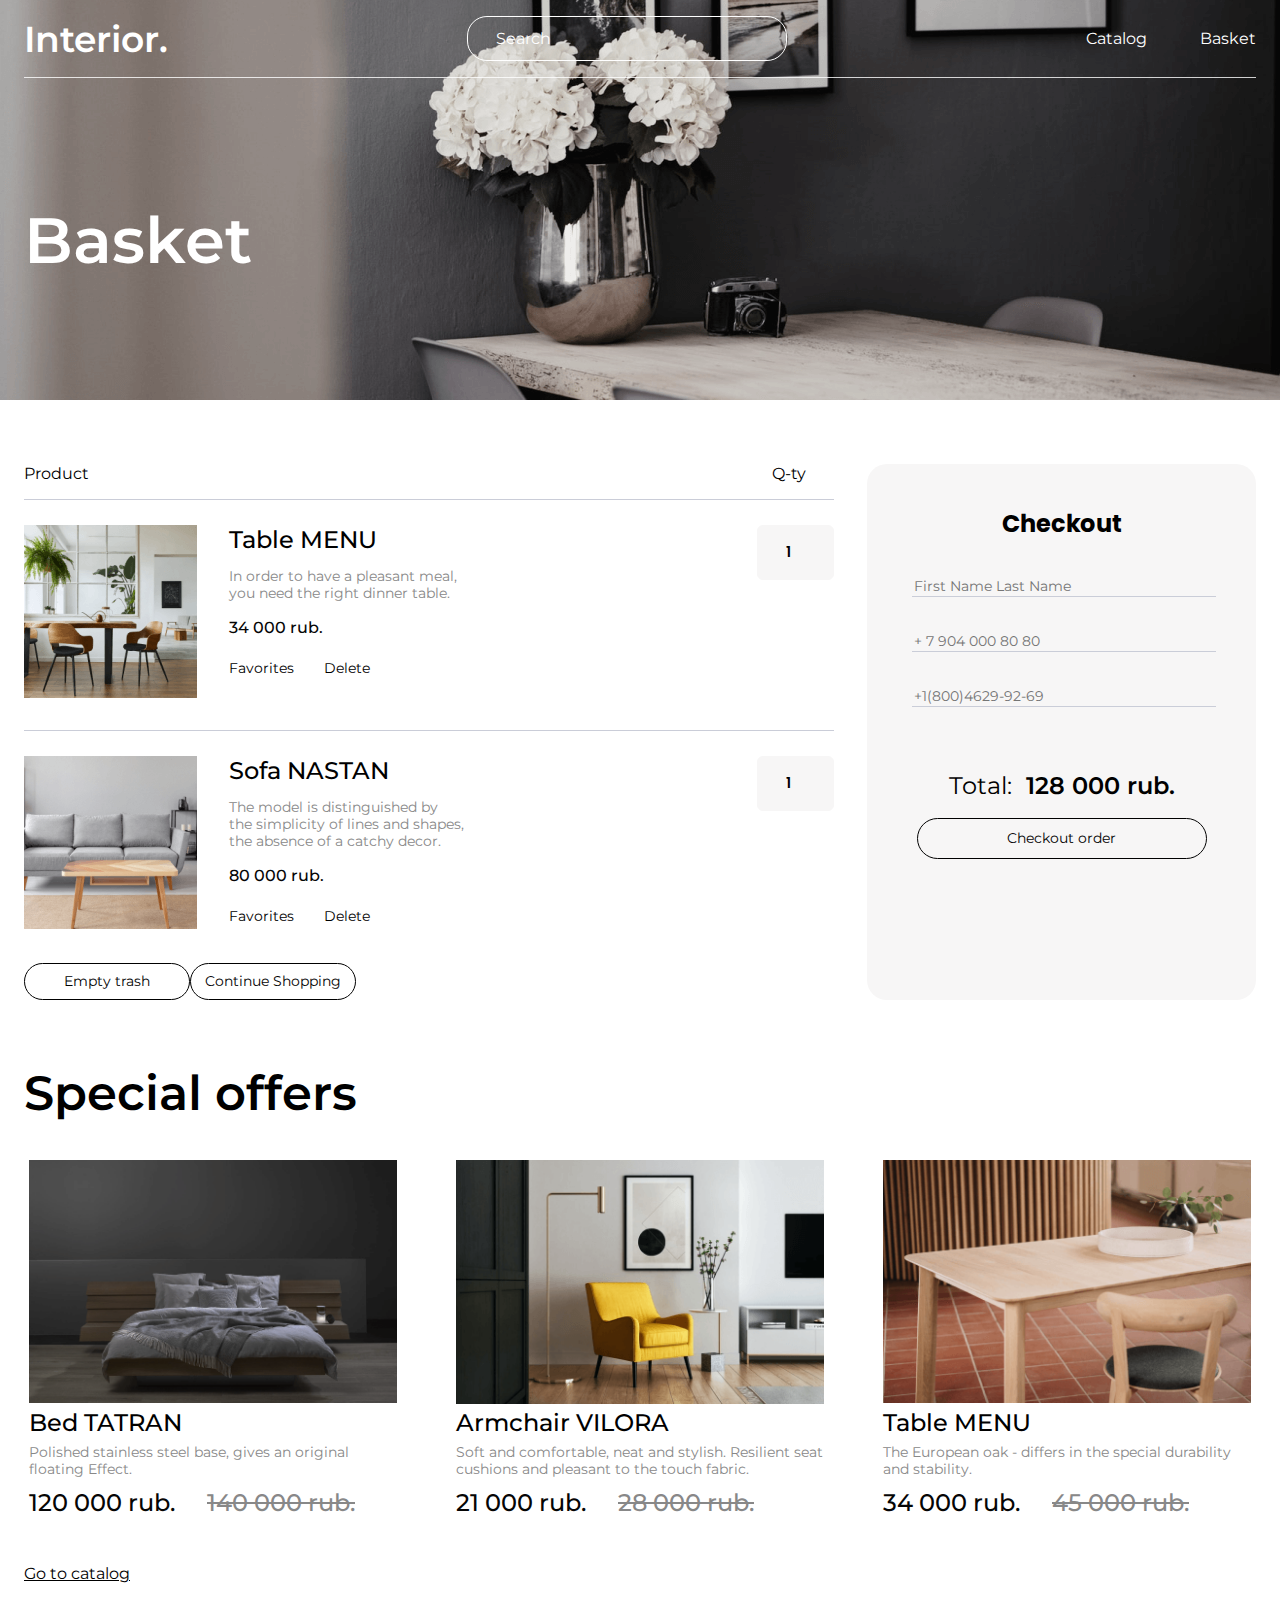
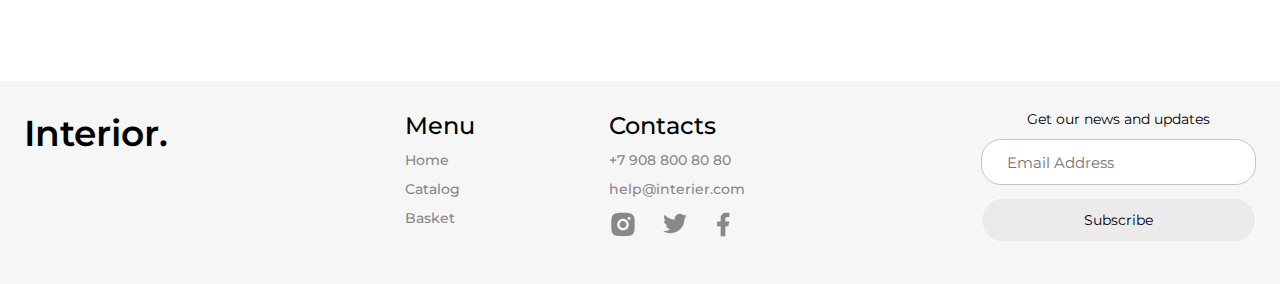
==== commit bf1b1969: "fix checout translate" ====
--- a/basket.html
+++ b/basket.html
@@ -30,8 +30,8 @@
                 <a href="./catalog.html" class="header__link">Basket</a>
             </nav>
             <nav class="header__menu-mobile">
-                <a href="./catalog.html" class="header__menu-mobile-link"><svg class="header__menu-mobile-link-svg" width="20"
-                        height="19" viewBox="0 0 20 19" xmlns="http://www.w3.org/2000/svg">
+                <a href="./catalog.html" class="header__menu-mobile-link"><svg class="header__menu-mobile-link-svg"
+                        width="20" height="19" viewBox="0 0 20 19" xmlns="http://www.w3.org/2000/svg">
                         <g clip-path="url(#clip0_310_614)">
                             <path
                                 d="M5.7515 2.99141C4.59282 4.14838 3.91891 5.70363 3.86709 7.34023C3.81528 8.97682 4.38946 10.5716 5.47264 11.7995C6.55581 13.0275 8.06645 13.7962 9.69672 13.9491C11.2973 14.0991 12.8949 13.6444 14.1757 12.6766L17.5069 16.0085L17.5069 16.0085C17.5897 16.0914 17.6881 16.1571 17.7963 16.2019C17.9046 16.2468 18.0206 16.2698 18.1377 16.2698C18.2549 16.2698 18.3709 16.2468 18.4791 16.2019C18.5873 16.1571 18.6857 16.0914 18.7685 16.0085C18.8514 15.9257 18.9171 15.8274 18.9619 15.7191C19.0068 15.6109 19.0298 15.4949 19.0298 15.3777C19.0298 15.2606 19.0068 15.1446 18.9619 15.0363C18.9171 14.9281 18.8514 14.8298 18.7685 14.7469L18.7685 14.7469L15.4368 11.416C16.4021 10.135 16.8547 8.53846 16.7038 6.93943C16.5501 5.31054 15.7816 3.80139 14.5547 2.719C13.3277 1.63662 11.7345 1.06232 10.0992 1.11292C8.46381 1.16352 6.90917 1.83523 5.7515 2.99141ZM5.7515 2.99141L5.82216 3.06217L5.7515 2.99141ZM13.5895 4.25366C14.0271 4.68416 14.3751 5.19703 14.6135 5.76269C14.8518 6.32835 14.9758 6.93561 14.9783 7.54944C14.9808 8.16327 14.8618 8.77152 14.628 9.3391C14.3943 9.90669 14.0505 10.4224 13.6164 10.8564C13.1824 11.2905 12.6667 11.6343 12.0991 11.868C11.5315 12.1018 10.9233 12.2208 10.3094 12.2183C9.6956 12.2158 9.08834 12.0918 8.52268 11.8535C7.95702 11.6151 7.44415 11.2671 7.01365 10.8295C6.15334 9.95509 5.67341 8.77613 5.6784 7.54944C5.6834 6.32275 6.17291 5.14773 7.04032 4.28033C7.90772 3.41292 9.08274 2.92341 10.3094 2.91841C11.5361 2.91342 12.7151 3.39335 13.5895 4.25366Z"
@@ -44,8 +44,8 @@
                         </defs>
                     </svg>
                 </a>
-                <a href="./catalog.html" class="header__menu-mobile-link"><svg class="header__menu-mobile-link-svg" width="20"
-                        height="21" viewBox="0 0 20 21" xmlns="http://www.w3.org/2000/svg">
+                <a href="./catalog.html" class="header__menu-mobile-link"><svg class="header__menu-mobile-link-svg"
+                        width="20" height="21" viewBox="0 0 20 21" xmlns="http://www.w3.org/2000/svg">
                         <rect x="0.800537" y="0.900024" width="4.57143" height="4.57143" />
                         <rect x="0.800537" y="8.21436" width="4.57143" height="4.57143" />
                         <rect x="0.800537" y="15.5286" width="4.57143" height="4.57143" />
@@ -57,8 +57,8 @@
                         <rect x="15.4285" y="0.900024" width="4.57143" height="4.57143" />
                     </svg>
                 </a>
-                <a href="./basket.html" class="header__menu-mobile-link"><svg class="header__menu-mobile-link-svg" width="25"
-                        height="25" viewBox="0 0 25 25" xmlns="http://www.w3.org/2000/svg">
+                <a href="./basket.html" class="header__menu-mobile-link"><svg class="header__menu-mobile-link-svg"
+                        width="25" height="25" viewBox="0 0 25 25" xmlns="http://www.w3.org/2000/svg">
                         <path
                             d="M14.5834 20.8333C15.1359 20.8333 15.6658 20.6138 16.0566 20.2231C16.4473 19.8324 16.6667 19.3025 16.6667 18.75C16.6667 18.1974 16.4473 17.6675 16.0566 17.2768C15.6658 16.8861 15.1359 16.6666 14.5834 16.6666C14.0309 16.6666 13.501 16.8861 13.1103 17.2768C12.7196 17.6675 12.5001 18.1974 12.5001 18.75C12.5001 19.3025 12.7196 19.8324 13.1103 20.2231C13.501 20.6138 14.0309 20.8333 14.5834 20.8333ZM7.29174 20.8333C7.84428 20.8333 8.37418 20.6138 8.76488 20.2231C9.15558 19.8324 9.37508 19.3025 9.37508 18.75C9.37508 18.1974 9.15558 17.6675 8.76488 17.2768C8.37418 16.8861 7.84428 16.6666 7.29174 16.6666C6.73921 16.6666 6.20931 16.8861 5.81861 17.2768C5.4279 17.6675 5.20841 18.1974 5.20841 18.75C5.20841 19.3025 5.4279 19.8324 5.81861 20.2231C6.20931 20.6138 6.73921 20.8333 7.29174 20.8333ZM20.873 6.16975C21.133 6.16136 21.3796 6.05217 21.5606 5.86525C21.7416 5.67834 21.8428 5.42836 21.8428 5.16819C21.8428 4.90801 21.7416 4.65804 21.5606 4.47112C21.3796 4.28421 21.133 4.17501 20.873 4.16663H19.674C18.7345 4.16663 17.922 4.81871 17.7178 5.73538L16.4126 11.6125C16.2084 12.5291 15.3959 13.1812 14.4563 13.1812H6.63133L5.12924 7.17079H14.8636C15.1212 7.15904 15.3644 7.04844 15.5425 6.86199C15.7206 6.67555 15.82 6.42761 15.82 6.16975C15.82 5.91189 15.7206 5.66395 15.5425 5.47751C15.3644 5.29106 15.1212 5.18046 14.8636 5.16871H5.12924C4.82473 5.16862 4.5242 5.23796 4.25051 5.37145C3.97682 5.50495 3.73716 5.69909 3.54976 5.93911C3.36236 6.17913 3.23215 6.45872 3.16903 6.75662C3.10591 7.05452 3.11154 7.36289 3.1855 7.65829L4.68758 13.6666C4.79586 14.1002 5.046 14.485 5.39821 14.7601C5.75042 15.0351 6.18447 15.1844 6.63133 15.1843H14.4563C15.368 15.1845 16.2524 14.8736 16.9636 14.3032C17.6748 13.7327 18.1701 12.9368 18.3678 12.0468L19.674 6.16975H20.873Z" />
                     </svg>
@@ -85,7 +85,7 @@
                         <div class="sales__info-product">
                             <a href="#" class="sales__card-name">Table MENU</a>
                             <p class="sales__card-descr">In order to have a pleasant meal, you need the right
-                            dinner table.</p>
+                                dinner table.</p>
                             <p class="sales__card-price">34 000 rub.</p>
                             <div class="sales__flex-wr-links">
                                 <a href="#" class="sales__card-link">Favorites</a>
@@ -101,8 +101,9 @@
                     <div class="sales__wr-descr">
                         <div class="sales__info-product">
                             <a href="#" class="sales__card-name">Sofa NASTAN</a>
-                            <p class="sales__card-descr">The model is distinguished by the simplicity of lines and shapes, the absence of a catchy
-                            decor.</p>
+                            <p class="sales__card-descr">The model is distinguished by the simplicity of lines and
+                                shapes, the absence of a catchy
+                                decor.</p>
                             <p class="sales__card-price">80 000 rub.</p>
                             <div class="sales__flex-wr-links">
                                 <a href="#" class="sales__card-link">Favorites</a>
@@ -124,9 +125,10 @@
             <form action="#" class="sales__form">
                 <h2 class="sales__form-title">Checkout</h2>
                 <div class="sales__form-bar">
-                    <input type="text" class="sales__text-input" placeholder="Имя Фамилия">
+                    <input type="text" class="sales__text-input" placeholder="
+First Name Last Name">
                     <input type="tel" class="sales__text-input" placeholder="+ 7 904 000 80 80">
-                    <input type="text" class="sales__text-input" placeholder="Адрес доставки">
+                    <input type="text" class="sales__text-input" placeholder="+1(800)4629-92-69 ">
                 </div>
                 <p class="sales__sum-wrap">
 
@@ -237,7 +239,7 @@
             </div>
         </div>
         <a href="./catalog.html" class="content-link content-link_black content-link_catalog">
-Go to catalog</a>
+            Go to catalog</a>
     </section>
 
     <footer class="footer center">
@@ -257,8 +259,8 @@
                     <a href="tel:+79088008080" class="footer__cont-link">+7 908 800 80 80</a>
                     <a href="mailto:help@interier.com" class="footer__cont-link">help@interier.com</a>
                     <div class="footer__cont-ico">
-                        <a rel="stylesheet" href="#" class="footer__cont-ico-img"><svg class="footer__cont-ico-img-inst" width="28" height="29"
-                                viewBox="0 0 28 29" xmlns="http://www.w3.org/2000/svg">
+                        <a rel="stylesheet" href="#" class="footer__cont-ico-img"><svg class="footer__cont-ico-img-inst"
+                                width="28" height="29" viewBox="0 0 28 29" xmlns="http://www.w3.org/2000/svg">
                                 <g clip-path="url(#clip0_5139_60)">
                                     <path
                                         d="M14 2.83398C17.1698 2.83398 17.5653 2.84565 18.809 2.90398C20.0515 2.96232 20.8973 3.15715 21.6417 3.44648C22.4117 3.74282 23.0603 4.14415 23.709 4.79165C24.3022 5.37486 24.7613 6.08034 25.0542 6.85898C25.3423 7.60215 25.5383 8.44915 25.5967 9.69165C25.6515 10.9353 25.6667 11.3308 25.6667 14.5007C25.6667 17.6705 25.655 18.066 25.5967 19.3097C25.5383 20.5522 25.3423 21.398 25.0542 22.1423C24.7621 22.9214 24.303 23.627 23.709 24.2097C23.1256 24.8027 22.4202 25.2617 21.6417 25.5548C20.8985 25.843 20.0515 26.039 18.809 26.0973C17.5653 26.1522 17.1698 26.1673 14 26.1673C10.8302 26.1673 10.4347 26.1557 9.191 26.0973C7.9485 26.039 7.10267 25.843 6.35834 25.5548C5.57938 25.2625 4.87378 24.8034 4.291 24.2097C3.69764 23.6265 3.23859 22.921 2.94584 22.1423C2.6565 21.3992 2.46167 20.5522 2.40334 19.3097C2.3485 18.066 2.33334 17.6705 2.33334 14.5007C2.33334 11.3308 2.345 10.9353 2.40334 9.69165C2.46167 8.44798 2.6565 7.60332 2.94584 6.85898C3.23778 6.07986 3.69694 5.37419 4.291 4.79165C4.87395 4.19809 5.5795 3.739 6.35834 3.44648C7.10267 3.15715 7.94734 2.96232 9.191 2.90398C10.4347 2.84915 10.8302 2.83398 14 2.83398ZM14 8.66732C12.4529 8.66732 10.9692 9.2819 9.87521 10.3759C8.78125 11.4698 8.16667 12.9536 8.16667 14.5007C8.16667 16.0477 8.78125 17.5315 9.87521 18.6254C10.9692 19.7194 12.4529 20.334 14 20.334C15.5471 20.334 17.0308 19.7194 18.1248 18.6254C19.2188 17.5315 19.8333 16.0477 19.8333 14.5007C19.8333 12.9536 19.2188 11.4698 18.1248 10.3759C17.0308 9.2819 15.5471 8.66732 14 8.66732ZM21.5833 8.37565C21.5833 7.98888 21.4297 7.61794 21.1562 7.34445C20.8827 7.07096 20.5118 6.91732 20.125 6.91732C19.7382 6.91732 19.3673 7.07096 19.0938 7.34445C18.8203 7.61794 18.6667 7.98888 18.6667 8.37565C18.6667 8.76243 18.8203 9.13336 19.0938 9.40685C19.3673 9.68034 19.7382 9.83398 20.125 9.83398C20.5118 9.83398 20.8827 9.68034 21.1562 9.40685C21.4297 9.13336 21.5833 8.76243 21.5833 8.37565ZM14 11.0007C14.9283 11.0007 15.8185 11.3694 16.4749 12.0258C17.1313 12.6822 17.5 13.5724 17.5 14.5007C17.5 15.4289 17.1313 16.3191 16.4749 16.9755C15.8185 17.6319 14.9283 18.0007 14 18.0007C13.0717 18.0007 12.1815 17.6319 11.5251 16.9755C10.8688 16.3191 10.5 15.4289 10.5 14.5007C10.5 13.5724 10.8688 12.6822 11.5251 12.0258C12.1815 11.3694 13.0717 11.0007 14 11.0007Z" />
@@ -270,14 +272,14 @@
                                 </defs>
                             </svg>
                         </a>
-                        <a rel="stylesheet" href="#" class="footer__cont-ico-img"><svg class="footer__cont-ico-img-inst" width="24" height="21"
-                                viewBox="0 0 24 21" xmlns="http://www.w3.org/2000/svg">
+                        <a rel="stylesheet" href="#" class="footer__cont-ico-img"><svg class="footer__cont-ico-img-inst"
+                                width="24" height="21" viewBox="0 0 24 21" xmlns="http://www.w3.org/2000/svg">
                                 <path
                                     d="M23.8557 3.09919C22.965 3.49317 22.0205 3.75191 21.0533 3.86686C22.0727 3.2572 22.8357 2.29771 23.2 1.16719C22.2433 1.73652 21.1945 2.13552 20.1013 2.35136C19.3671 1.5657 18.3938 1.04465 17.3328 0.869207C16.2718 0.693765 15.1826 0.873764 14.2345 1.38122C13.2864 1.88868 12.5325 2.69516 12.09 3.67528C11.6475 4.65541 11.5412 5.75427 11.7877 6.80103C9.84763 6.70379 7.94973 6.19964 6.21718 5.3213C4.48462 4.44296 2.95616 3.21008 1.73101 1.70269C1.29735 2.44755 1.06946 3.29429 1.07067 4.15619C1.07067 5.84786 1.93167 7.34236 3.24067 8.21736C2.46602 8.19297 1.70841 7.98377 1.03101 7.60719V7.66786C1.03124 8.79451 1.42111 9.88641 2.1345 10.7584C2.84789 11.6304 3.8409 12.2289 4.94517 12.4524C4.22606 12.6472 3.47203 12.676 2.74017 12.5364C3.05152 13.5061 3.65835 14.3543 4.4757 14.962C5.29305 15.5697 6.27999 15.9066 7.29834 15.9255C6.28624 16.7204 5.12738 17.308 3.88804 17.6547C2.64869 18.0014 1.35316 18.1005 0.0755081 17.9462C2.30582 19.3805 4.90212 20.142 7.55384 20.1395C16.529 20.1395 21.4372 12.7044 21.4372 6.25619C21.4372 6.04619 21.4313 5.83386 21.422 5.62619C22.3773 4.93572 23.2019 4.08038 23.8568 3.10036L23.8557 3.09919Z" />
                             </svg>
                         </a>
-                        <a rel="stylesheet" href="#" class="footer__cont-ico-img"><svg class="footer__cont-ico-img-inst" width="13" height="25"
-                                viewBox="0 0 13 25" xmlns="http://www.w3.org/2000/svg">
+                        <a rel="stylesheet" href="#" class="footer__cont-ico-img"><svg class="footer__cont-ico-img-inst"
+                                width="13" height="25" viewBox="0 0 13 25" xmlns="http://www.w3.org/2000/svg">
                                 <path
                                     d="M8.33332 14.2218H11.25L12.4167 9.55518H8.33332V7.22184C8.33332 6.02018 8.33332 4.88851 10.6667 4.88851H12.4167V0.968509C12.0363 0.918343 10.6002 0.805176 9.08349 0.805176C5.91599 0.805176 3.66666 2.73834 3.66666 6.28851V9.55518H0.166656V14.2218H3.66666V24.1385H8.33332V14.2218Z" />
                             </svg>
